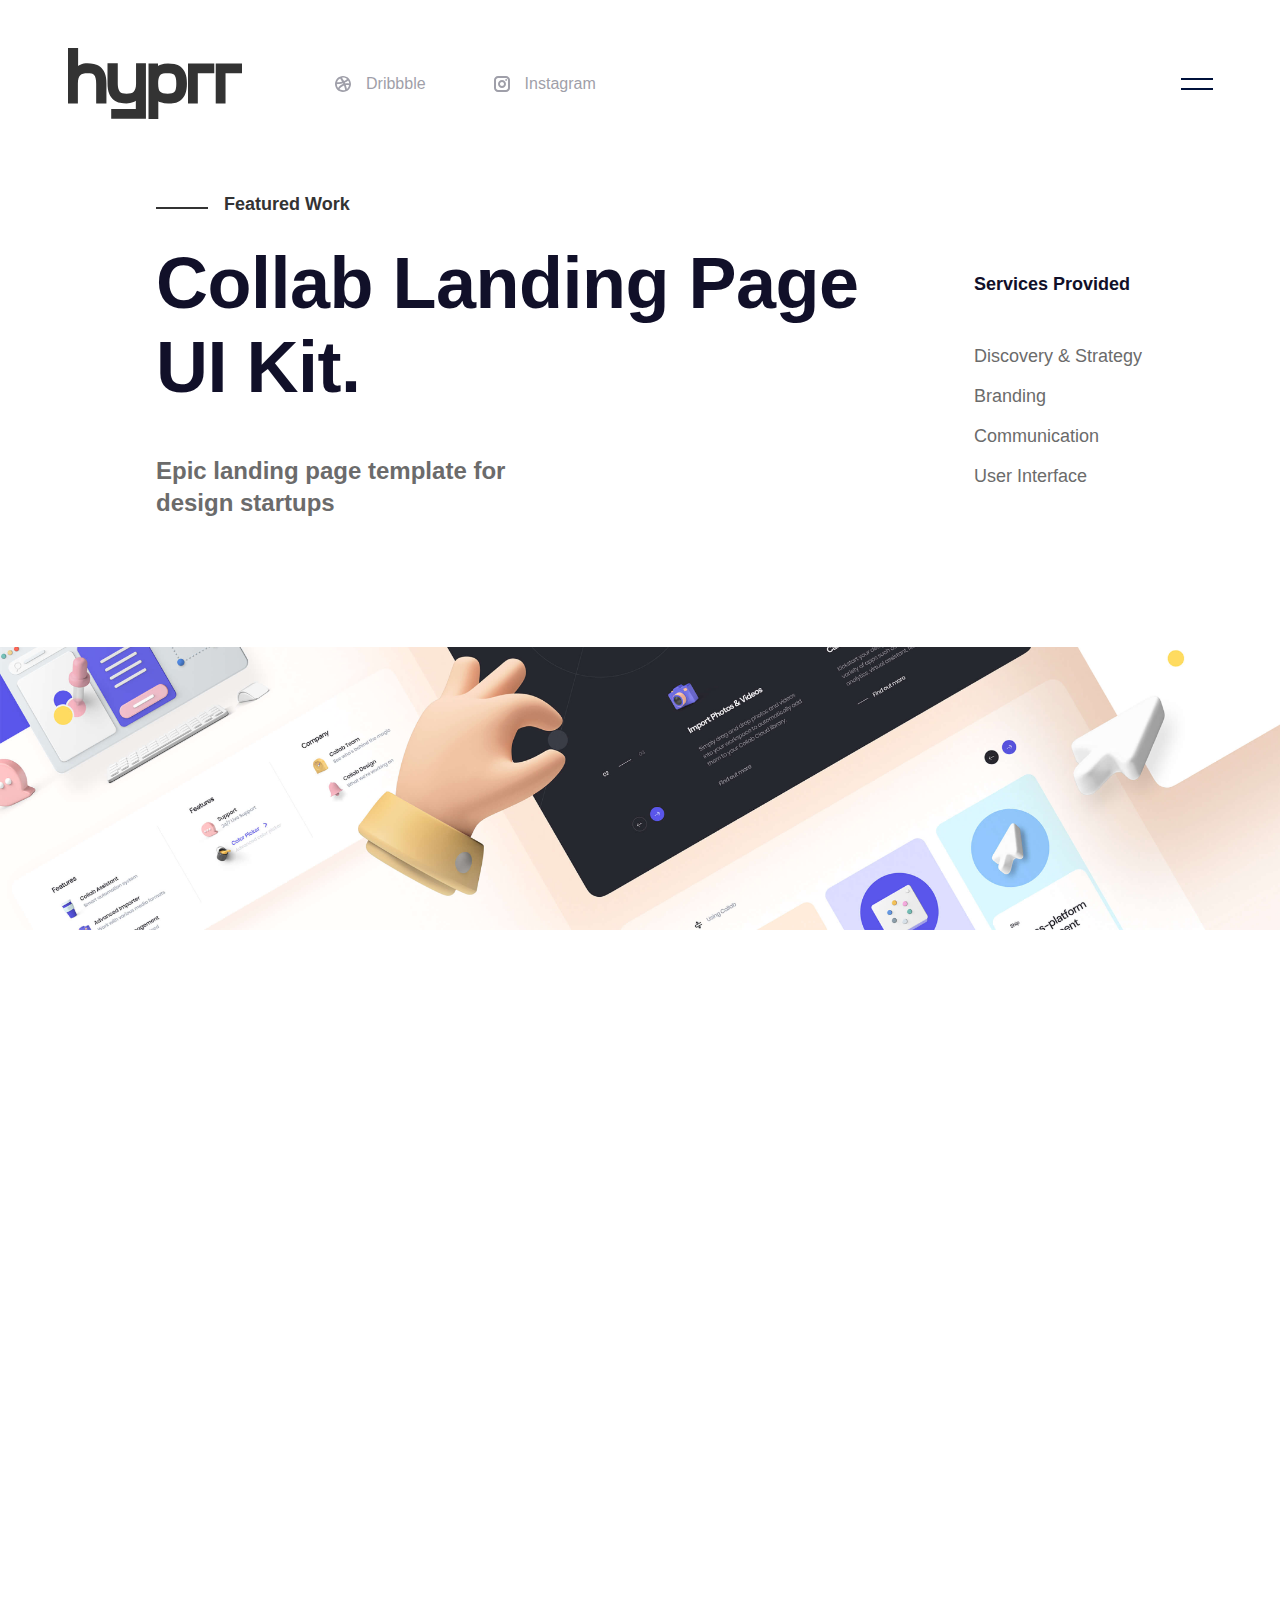
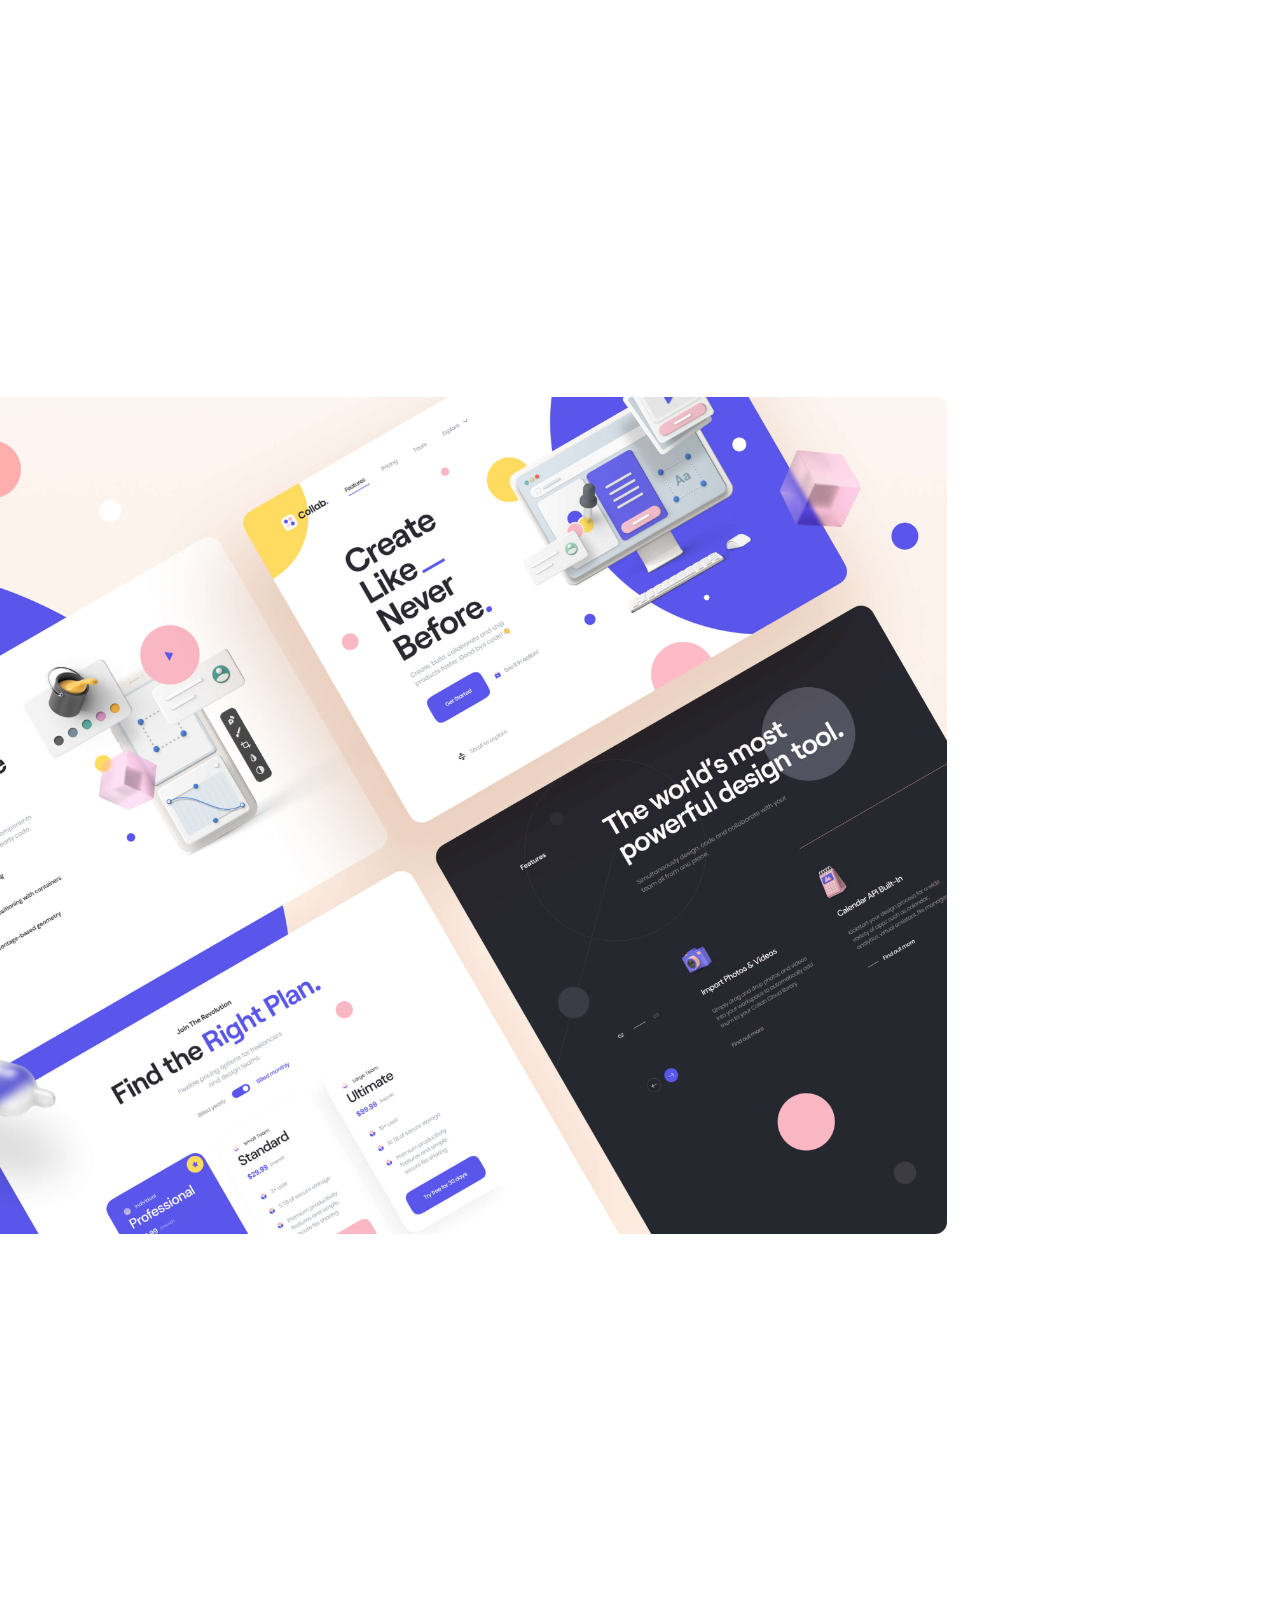
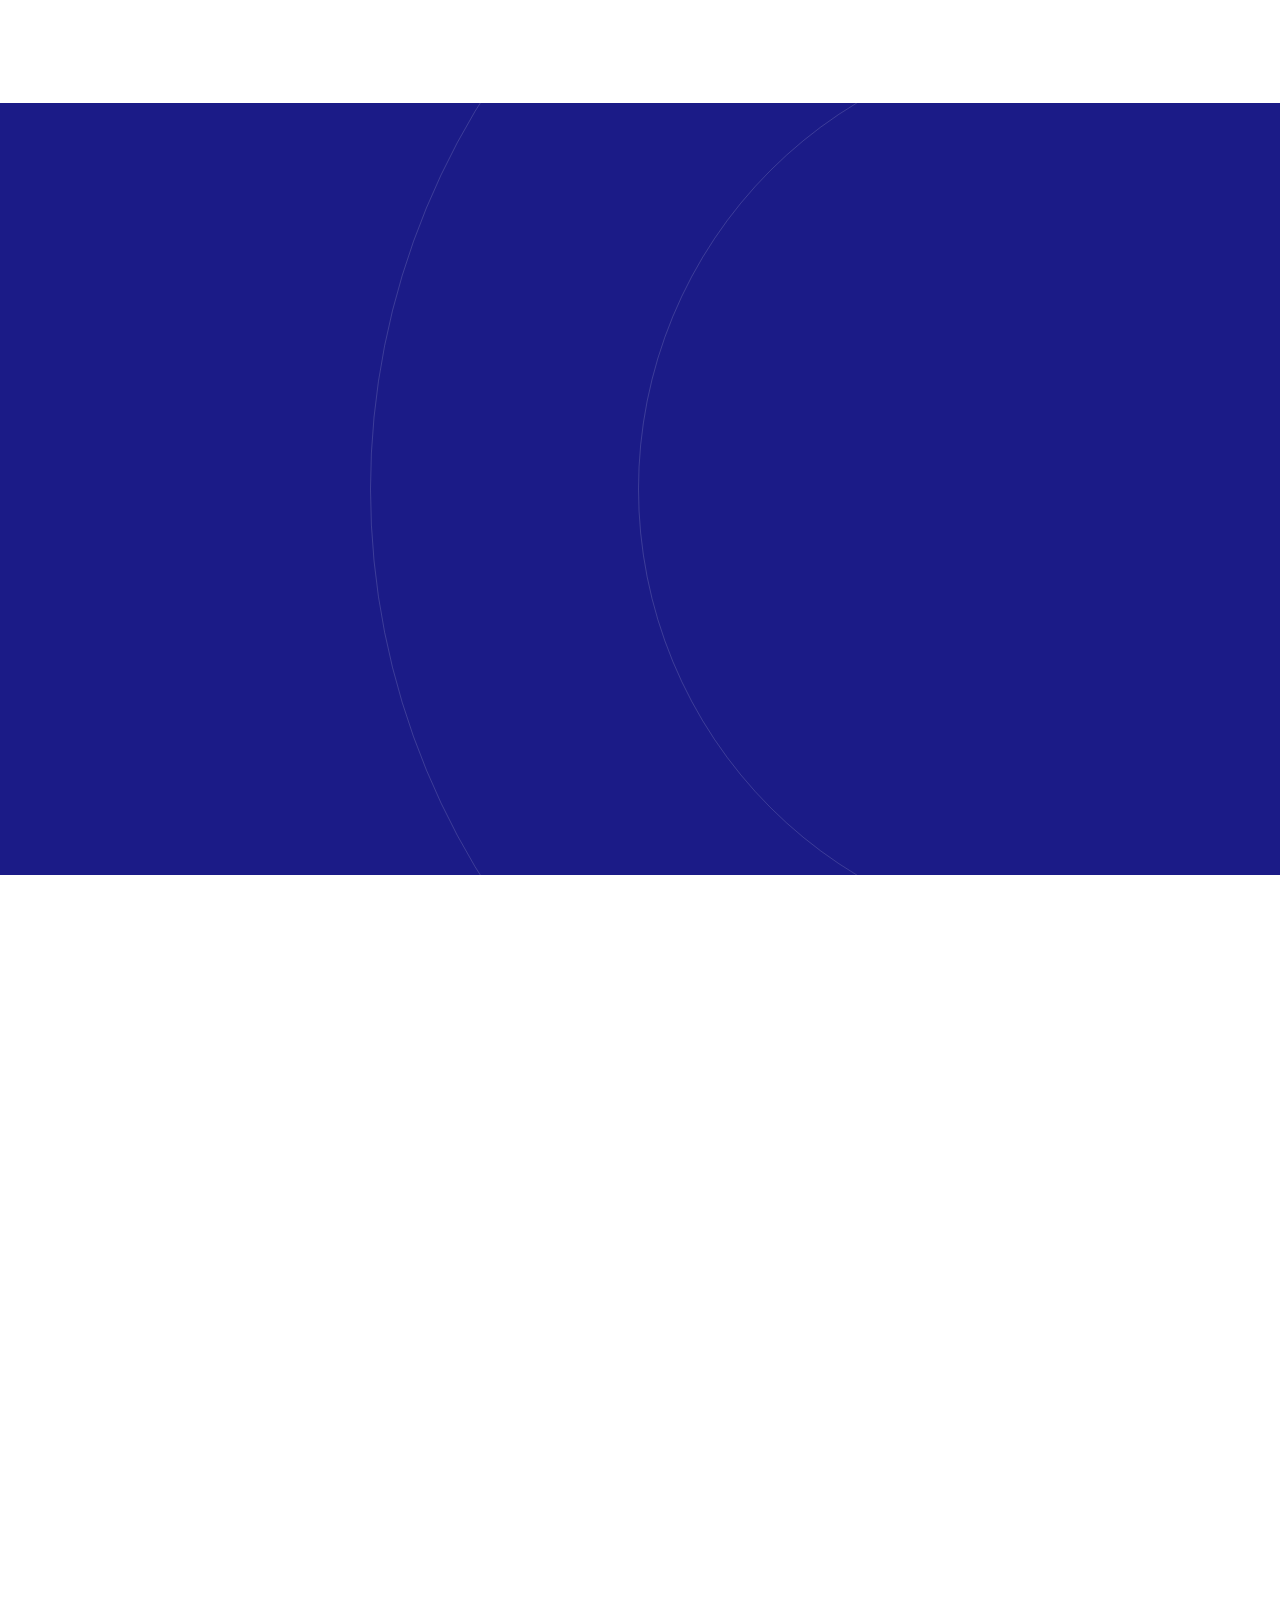
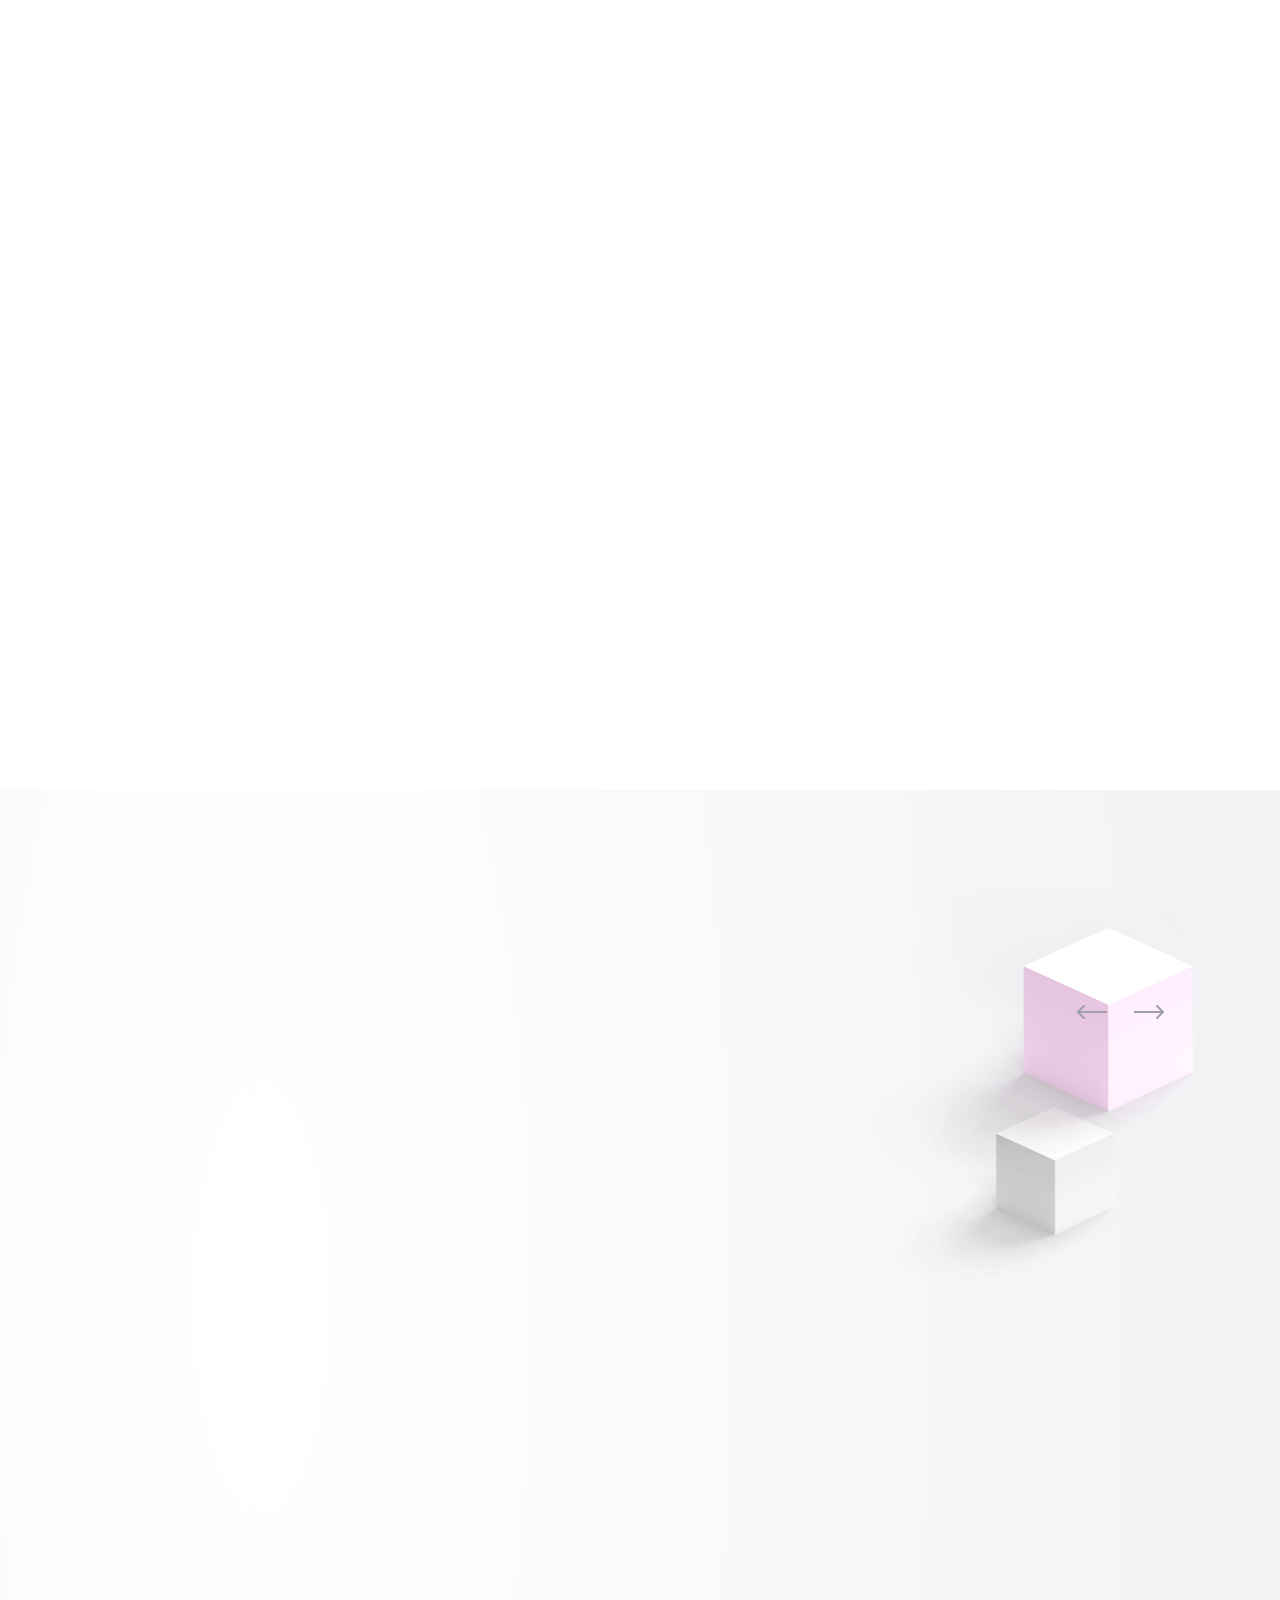
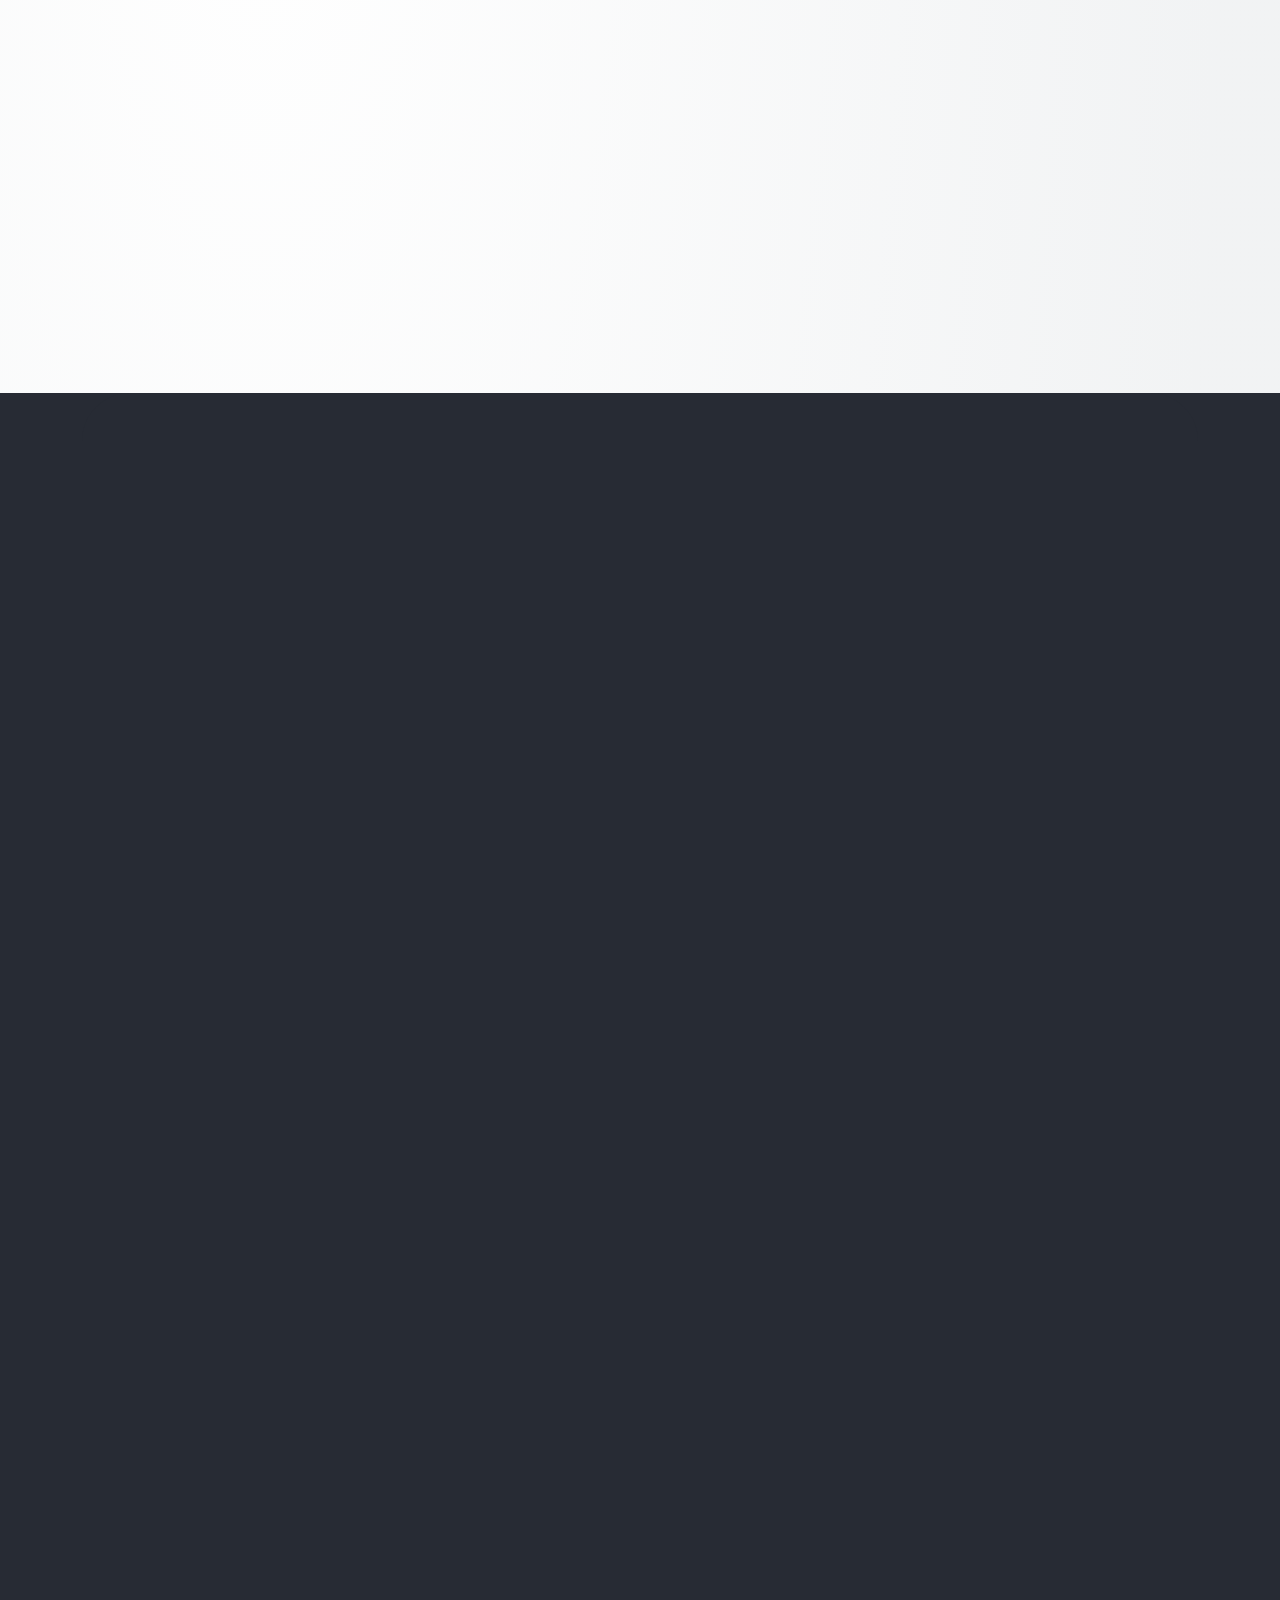
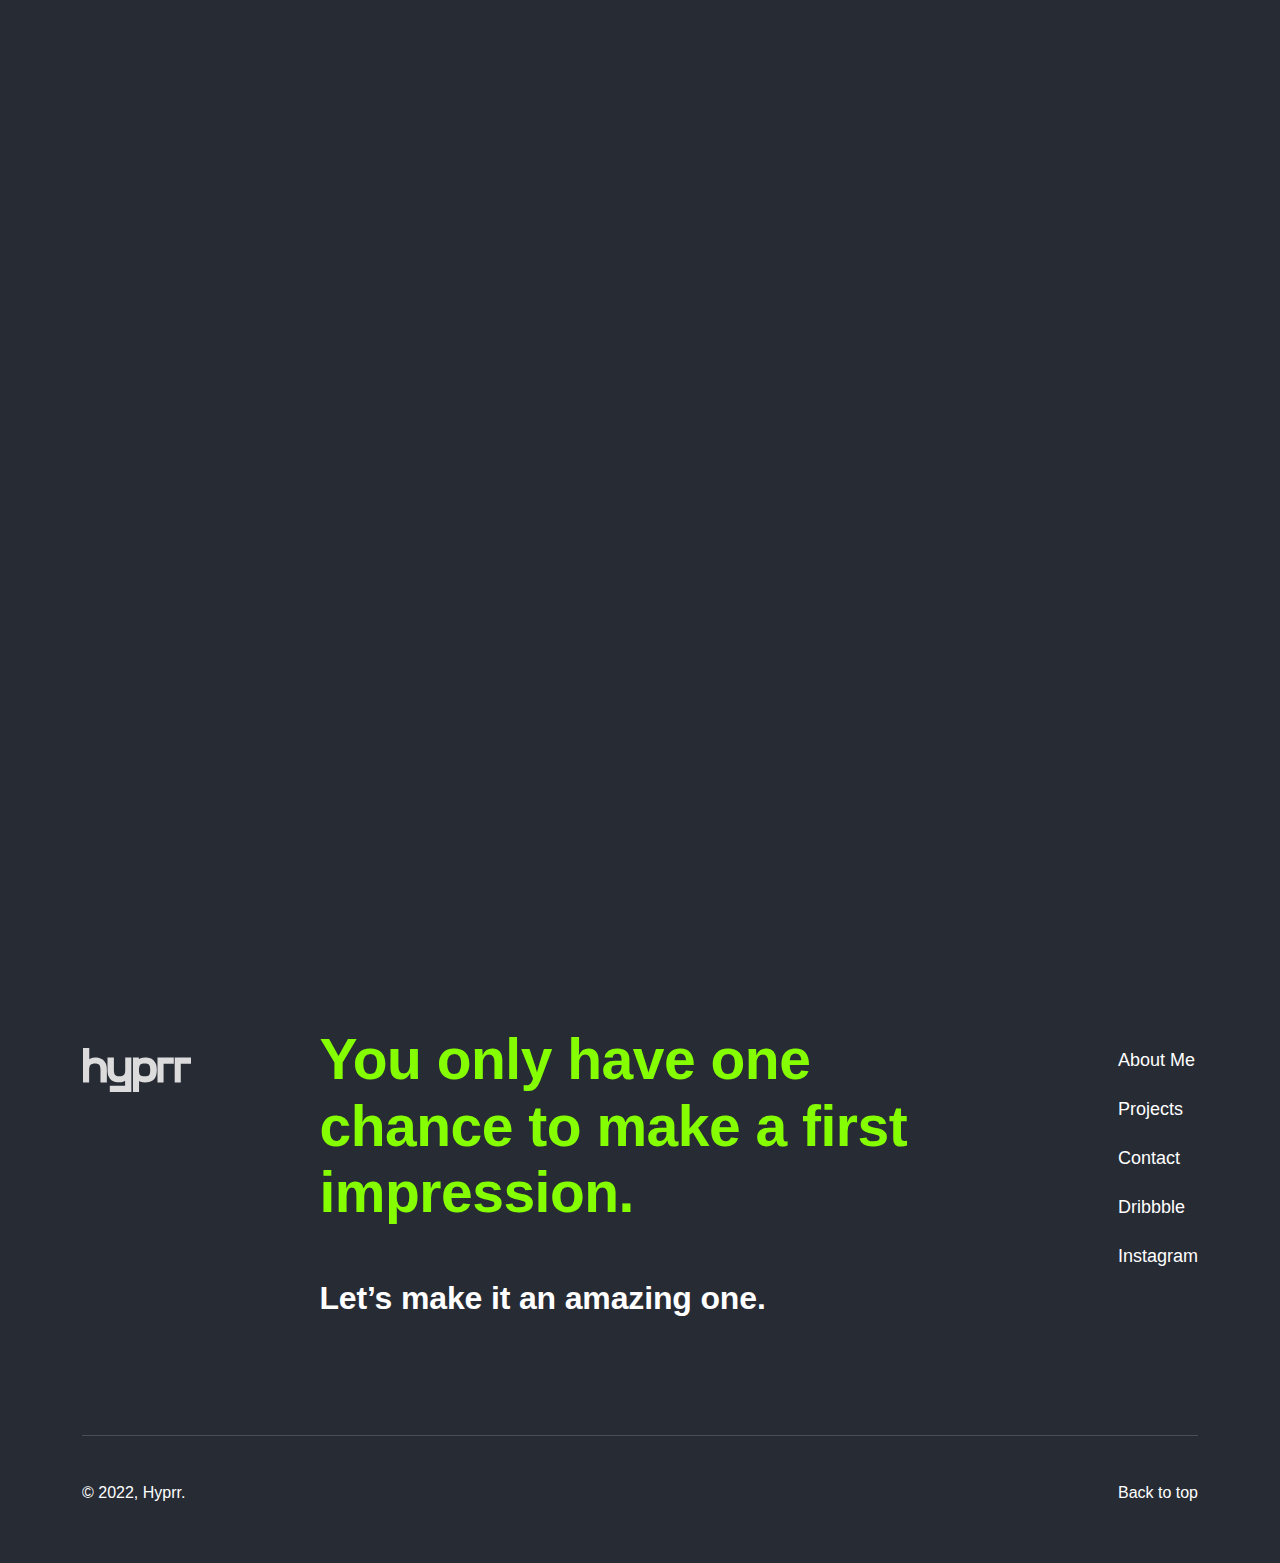
==== case.html @ 6f58aeaf "first commit" ====
<!DOCTYPE html>
<html lang="en">
  <head>
    <meta charset="utf-8">
    <title>Case study</title>
    <meta http-equiv="X-UA-Compatible" content="IE=Edge">
    <meta name="viewport" content="width=device-width, initial-scale=1, maximum-scale=1.0, user-scalable=no">
    <meta name="format-detection" content="telephone=no">
    <link rel="apple-touch-icon" sizes="180x180" href="img/apple-touch-icon.png">
    <link rel="icon" type="image/png" sizes="32x32" href="img/favicon-32x32.png">
    <link rel="icon" type="image/png" sizes="16x16" href="img/favicon-16x16.png">
    <link rel="styelsheet" href="../fonts/sharp-webfont.woff" type="text/css">
    <link rel="manifest" href="img/site.webmanifest">
    <link rel="mask-icon" href="img/safari-pinned-tab.svg" color="#5bbad5">
    <meta name="msapplication-TileColor" content="#da532c">
    <meta name="theme-color" content="#ffffff">
    <meta name="description" content="Production-ready Portfolio and Case Study Template for Visual Designers">
    <meta name="twitter:card" content="summary">
    <meta name="twitter:site" content="@ui8">
    <meta name="twitter:title" content="Folio Designer">
    <meta name="twitter:description" content="Production-ready Portfolio and Case Study Template for Visual Designers">
    <meta name="twitter:creator" content="@ui8">
    <meta name="twitter:image" content="https://ui8-folio.herokuapp.com/img/twitter-card.jpg">
    <meta property="og:title" content="Folio Designer">
    <meta property="og:type" content="Article">
    <meta property="og:url" content="https://ui8.net/ui8/products/folio-designer">
    <meta property="og:image" content="https://ui8-folio.herokuapp.com/img/fb-og-image.jpg">
    <meta property="og:description" content="Production-ready Portfolio and Case Study Template for Visual Designers">
    <meta property="og:site_name" content="Folio Designer">
    <meta property="fb:admins" content="132951670226590">
    <link rel="stylesheet" media="all" href="css/app.css">
    <script>var viewportmeta = document.querySelector('meta[name="viewport"]');
if (viewportmeta) {
  if (screen.width < 375) {
    var newScale = screen.width / 375;
    viewportmeta.content = 'width=375, minimum-scale=' + newScale + ', maximum-scale=1.0, user-scalable=no, initial-scale=' + newScale + '';
  } else {
    viewportmeta.content = 'width=device-width, maximum-scale=1.0, initial-scale=1.0';
  }
}</script>
  </head>
  <body>
    <div class="page">
      <div class="header js-header" id="header">
        <div class="header__center center"><a class="header__logo" href="index.html"><img class="header__pic" src="img/logo.svg" alt="" /></a>
          <div class="header__social header__social_main"><a class="header__link" href="#"><svg class="icon icon-dribbble">
                <use xlink:href="img/sprite.svg#icon-dribbble"></use>
              </svg>Dribbble</a><a class="header__link" href="#"><svg class="icon icon-instagram">
                <use xlink:href="img/sprite.svg#icon-instagram"></use>
              </svg>Instagram</a></div><button class="header__burger js-header-burger header__burger_dark"></button>
        </div>
        <div class="header__wrapper js-header-wrapper">
          <div class="header__preview"><a class="header__logo" href="index.html"><img class="header__pic" src="img/logo.svg" alt="" /></a>
            <div class="header__img"><img class="header__pic" src="img/bg-header.png" alt="" /></div>
          </div>
          <div class="header__center center">
            <div class="header__contacts"><a class="header__line" href="mailto:hello@ui8.net">
                <div class="header__icon"><svg class="icon icon-email">
                    <use xlink:href="img/sprite.svg#icon-email"></use>
                  </svg></div>
                <div class="header__text">hello@ui8.net</div>
              </a>
              <div class="header__line">
                <div class="header__icon"><svg class="icon icon-place">
                    <use xlink:href="img/sprite.svg#icon-place"></use>
                  </svg></div>
                <div class="header__text">
                  <p>4074 Ebert Summit Suite 375</p>
                  <p>Lake Leonardchester</p>
                </div>
              </div><a class="header__line" href="tel:+441236547890">
                <div class="header__icon"><svg class="icon icon-phone">
                    <use xlink:href="img/sprite.svg#icon-phone"></use>
                  </svg></div>
                <div class="header__text">+44 123 654 7890 </div>
              </a>
            </div>
            <nav class="header__nav"><a class="header__item" href="#"><span>About</span></a><a class="header__item" href="#"><span>Work</span></a><a class="header__item" href="#"><span>Services</span></a><a class="header__item" href="#"><span>Contact</span></a></nav>
            <div class="header__social header__social_inner"><a class="header__link" href="#"><svg class="icon icon-dribbble">
                  <use xlink:href="img/sprite.svg#icon-dribbble"></use>
                </svg>Dribbble</a><a class="header__link" href="#"><svg class="icon icon-instagram">
                  <use xlink:href="img/sprite.svg#icon-instagram"></use>
                </svg>Instagram</a></div>
          </div>
        </div>
      </div>
      <div class="product">
        <div class="product__head">
          <div class="product__center center">
            <div class="product__wrap">
              <div class="product__stage stage" data-aos="animation-scale-y">Featured Work</div>
              <h1 class="product__title title h1" data-aos="animation-scale-y" data-aos-delay="150">Collab Landing Page UI Kit.</h1>
              <div class="product__info h5" data-aos="animation-scale-y" data-aos-delay="300">Epic landing page template for design startups</div>
            </div>
            <div class="product__box product__box_show" data-aos="animation-translate-y">
              <div class="product__category">Services Provided</div>
              <ul class="product__list">
                <li>Discovery & Strategy</li>
                <li>Branding</li>
                <li>Communication</li>
                <li>User Interface</li>
              </ul>
            </div>
          </div>
        </div>
        <div class="product__bg" style="background-image: url('img/product-pic-1.jpg')"></div>
        <div class="product__body">
          <div class="product__center center">
            <div class="product__box product__box_hide" data-aos="animation-scale-y">
              <div class="product__category">Services Provided</div>
              <ul class="product__list">
                <li>Discovery & Strategy</li>
                <li>Branding</li>
                <li>Communication</li>
                <li>User Interface</li>
              </ul>
            </div>
            <div class="product__row">
              <div class="product__overview h4" data-aos="animation-scale-y">Overview</div>
              <div class="product__content content" data-aos="animation-scale-y" data-aos-delay="200">
                <p>Meet Collab, a fully-featured landing page kit including code, design files, and beautiful 3D illustrations editable in Figma.</p>
                <p>This package includes a responsive and fully animated landing page template with 24 sections. We've intentionally added a lot of different content to maximize the number of layout options. Drag, drop and mix different parts to quickly build your landing page in a matter of minutes.</p>
              </div>
            </div>
            <div class="product__preview"><img class="product__pic js-parallax" data-scale="1.6" data-orientation="right" src="img/product-pic-2.jpg" alt=""></div>
            <div class="product__review">
              <div class="product__author" data-aos="animation-scale-y">
                <div class="product__ava"><img class="product__pic" src="img/ava-1.jpg" alt=""></div>
                <div class="product__details">
                  <div class="product__man h5">Dash</div>
                  <div class="product__company">UI8</div>
                </div>
              </div>
              <div class="product__text" data-aos="animation-scale-y" data-aos-delay="200">“Be sure to check out the live preview and let us know your thoughts in the comments section below.”</div>
            </div>
          </div>
        </div>
      </div>
      <div class="discover">
        <div class="discover__center center">
          <h2 class="discover__title h1" data-aos="animation-scale-y">Discover.</h2>
          <div class="discover__row">
            <div class="discover__item" data-aos="animation-scale-y">
              <div class="discover__category h5">Highlights.</div>
              <ul class="discover__list">
                <li>Fully Responsive (Valid HTML5 & CSS3)</li>
                <li>1 Long Scrolling Page (24 Sections)</li>
                <li>Editable 3D Icons + Illustrations (In Figma)</li>
              </ul>
            </div>
            <div class="discover__item" data-aos="animation-scale-y" data-aos-delay="200">
              <div class="discover__category h5">Features.</div>
              <ul class="discover__list">
                <li>Parallax + Micro-Interactions</li>
                <li>Figma Files Included</li>
                <li>Documentation + Support</li>
              </ul>
            </div>
          </div>
        </div>
        <div class="discover__circles"></div><!-- +figures-->
      </div>
      <div class="desc">
        <div class="desc__center center">
          <div class="desc__head">
            <div class="desc__title h4" data-aos="animation-scale-y">Approach</div>
            <div class="desc__content content" data-aos="animation-scale-y" data-aos-delay="200">
              <p>Meet Collab, a fully-featured landing page kit including code, design files, and beautiful 3D illustrations editable in Figma.</p>
              <p>This package includes a responsive and fully animated landing page template with 24 sections. We've intentionally added a lot of different content to maximize the number of layout options. Drag, drop and mix different parts to quickly build your landing page in a matter of minutes.</p>
              <p>This product includes design + code. You should have some basic coding experience if you plan on modifying and or implementing the template.</p>
            </div>
          </div>
          <div class="desc__list"><a class="desc__preview" href="#" data-aos="animation-translate-y" data-aos-delay=""><img class="desc__pic" src="img/desc-pic-1.jpg" alt="">
              <div class="desc__zoom"><img class="desc__pic" src="img/arrow-up-right.svg" alt=""></div>
            </a><a class="desc__preview" href="#" data-aos="animation-translate-y" data-aos-delay="200"><img class="desc__pic" src="img/desc-pic-2.jpg" alt="">
              <div class="desc__zoom"><img class="desc__pic" src="img/arrow-up-right.svg" alt=""></div>
            </a><a class="desc__preview" href="#" data-aos="animation-translate-y" data-aos-delay=""><img class="desc__pic" src="img/desc-pic-3.jpg" alt="">
              <div class="desc__zoom"><img class="desc__pic" src="img/arrow-up-right.svg" alt=""></div>
            </a><a class="desc__preview" href="#" data-aos="animation-translate-y" data-aos-delay="200"><img class="desc__pic" src="img/desc-pic-4.jpg" alt="">
              <div class="desc__zoom"><img class="desc__pic" src="img/arrow-up-right.svg" alt=""></div>
            </a></div>
          <div class="desc__btns" data-aos="animation-scale-y"><button class="desc__btn btn btn_dark"><svg class="icon icon-arrow-left">
                <use xlink:href="img/sprite.svg#icon-arrow-left"></use>
              </svg><span class="btn__text">Prev</span></button><button class="desc__btn btn btn_purple"><span class="btn__text">Next</span><svg class="icon icon-arrow-right">
                <use xlink:href="img/sprite.svg#icon-arrow-right"></use>
              </svg></button></div>
        </div>
      </div>
      <div class="wrapper wrapper_gradient">
        <div class="cases cases_other">
          <div class="cases__center center">
            <div class="cases__stage stage" data-aos="animation-scale-y">You may also like</div>
            <h2 class="cases__title h1" data-aos="animation-scale-y" data-aos-delay="200">Look at My <br>Products.</h2>
            <div class="cases__container">
              <div class="cases__slider owl-carousel js-slider-cases"><a class="cases__item" href="#" data-aos="animation-translate-y" data-aos-delay="">
                  <div class="cases__preview"><img class="cases__pic" src="img/cases-pic-1.jpg" alt="">
                    <div class="cases__box">Case <br>Study</div>
                  </div>
                  <div class="cases__body">
                    <h4 class="cases__info h4">Collab Landing Page</h4>
                    <div class="cases__text">UI Kit, Coded Template</div>
                  </div>
                </a><a class="cases__item" href="#" data-aos="animation-translate-y" data-aos-delay="200">
                  <div class="cases__preview"><img class="cases__pic" src="img/cases-pic-7.jpg" alt="">
                    <div class="cases__box">Case <br>Study</div>
                  </div>
                  <div class="cases__body">
                    <h4 class="cases__info h4">Collab Landing Page</h4>
                    <div class="cases__text">UI Kit, Coded Template</div>
                  </div>
                </a><a class="cases__item" href="#" data-aos="animation-translate-y">
                  <div class="cases__preview"><img class="cases__pic" src="img/cases-pic-3.jpg" alt="">
                    <div class="cases__box">Case <br>Study</div>
                  </div>
                  <div class="cases__body">
                    <h4 class="cases__info h4">Collab Landing Page</h4>
                    <div class="cases__text">UI Kit, Coded Template</div>
                  </div>
                </a><a class="cases__item" href="#" data-aos="animation-translate-y">
                  <div class="cases__preview"><img class="cases__pic" src="img/cases-pic-4.jpg" alt="">
                    <div class="cases__box">Case <br>Study</div>
                  </div>
                  <div class="cases__body">
                    <h4 class="cases__info h4">Collab Landing Page</h4>
                    <div class="cases__text">UI Kit, Coded Template</div>
                  </div>
                </a><a class="cases__item" href="#" data-aos="animation-translate-y">
                  <div class="cases__preview"><img class="cases__pic" src="img/cases-pic-5.jpg" alt="">
                    <div class="cases__box">Case <br>Study</div>
                  </div>
                  <div class="cases__body">
                    <h4 class="cases__info h4">Collab Landing Page</h4>
                    <div class="cases__text">UI Kit, Coded Template</div>
                  </div>
                </a><a class="cases__item" href="#" data-aos="animation-translate-y">
                  <div class="cases__preview"><img class="cases__pic" src="img/cases-pic-6.jpg" alt="">
                    <div class="cases__box">Case <br>Study</div>
                  </div>
                  <div class="cases__body">
                    <h4 class="cases__info h4">Collab Landing Page</h4>
                    <div class="cases__text">UI Kit, Coded Template</div>
                  </div>
                </a></div>
            </div>
          </div>
          <div class="cases__figures">
            <div class="cases__figure"><img class="cases__pic js-parallax" data-scale="1.6" data-orientation="up" src="img/figure-2.png" alt=""></div>
            <div class="cases__figure"><img class="cases__pic js-parallax" data-scale="1.4" data-orientation="down" src="img/figure-3.png" alt=""></div>
          </div>
        </div>
        <div class="wrapper wrapper_dark">
          <div class="contacts">
            <div class="contacts__center center">
              <div class="contacts__container">
                <div class="contacts__wrap">
                  <h2 class="contacts__title h1" data-aos="animation-scale-y" data-aos-delay="200">Let’s Work <br>Together.</h2>
                  <div class="contacts__stage stage stage__white" data-aos="animation-scale-y">We want to get to know you</div>
                  <div class="contacts__info h3" data-aos="animation-scale-y" data-aos-delay="400">How can we help you?</div>
                </div>
                <div class="contacts__row">
                  <form class="contacts__form" data-aos="animation-translate-y" data-aos-delay="200">
                    <div class="span4" id="register_webinar"><input type="checkbox" name="register_webinar_" value="1" id="wnr1" /><input type="checkbox" name="register_webinar_" value="2" id="wnr2" /><input type="checkbox" name="register_webinar_" value="3" id="wnr3" /><input type="checkbox" name="register_webinar_" value="4" id="wnr4" /><input type="checkbox" name="register_webinar_" value="5" id="wnr5" /><input type="checkbox" name="register_webinar_" value="6" id="wnr6" /><input type="checkbox" name="register_webinar_" value="7" id="wnr7" /><label for="wnr1"><i class="yes"></i>
                        <div class="contacts__brand"><span></span>
                          <Brand>ID</Brand>
                        </div>
                      </label><label for="wnr2"><i class="yes"></i>
                        <div class="contacts__brand"><span>Website
                          </span></div>
                      </label><label for="wnr3"><i class="yes"></i>
                        <div class="contacts__brand"><span></span>
                          <Brand>ID + Website</Brand>
                        </div>
                      </label><label for="wnr4"><i class="yes"></i>
                        <div class="contacts__brand"><span></span>
                          <Digital>Content</Digital>
                        </div>
                      </label><label for="wnr5"><i class="yes"></i>
                        <div class="contacts__brand"><span></span>
                          <Interface>Design</Interface>
                        </div>
                      </label><label for="wnr6"><i class="yes"></i>
                        <div class="contacts__brand"><span></span>
                          <NFT>Design</NFT>
                        </div>
                      </label><label for="wnr7"><i class="yes"></i>
                        <div class="contacts__brand"><span></span>
                          <Motion>Graphic Video</Motion>
                        </div>
                      </label></div>
                    <div class="contacts__stage stage stage__white" data-aos="animation-scale-y">Your budget is</div>
                    <div class="span4" id="register_webinar"><input type="radio" name="register_webinar_" value="1" id="wnl1" /><input type="radio" name="register_webinar_" value="2" id="wnl2" /><input type="radio" name="register_webinar_" value="3" id="wnl3" /><input type="radio" name="register_webinar_" value="4" id="wnl4" /><label for="wnl1"><i class="yes"></i>
                        <div class="contacts__brand"><span></span>
                          <USD>2-5k</USD>
                        </div>
                      </label><label for="wnl2"><i class="yes"></i>
                        <div class="contacts__brand"><span></span>
                          <USD>5k-10k</USD>
                        </div>
                      </label><label for="wnl3"><i class="yes"></i>
                        <div class="contacts__brand"><span></span>
                          <USD>20-50k</USD>
                        </div>
                      </label><label for="wnl4"><i class="yes"></i>
                        <div class="contacts__brand"><span></span>
                          <USD>+50k</USD>
                        </div>
                      </label></div>
                    <div class="contacts__stage stage stage__white" data-aos="animation-scale-y">Some info about you and your project and we’re done </div>
                    <div class="flex_contact">
                      <div class="contacts__field field">
                        <div class="contacts__name">Full Name</div>
                        <div class="field__wrap"><input class="field__input" type="text" name="name" placeholder="Satoshi Nakamoto" /></div>
                      </div>
                      <div class="contacts__field field">
                        <div class="contacts__name">E-mail</div>
                        <div class="field__wrap"><input class="field__input" type="email" name="email" placeholder="satoshi@nakamoto.com" /></div>
                      </div>
                    </div>
                    <div class="flex_contact">
                      <div class="contacts__field field">
                        <div class="contacts__name">Your project</div>
                        <div class="field__wrap"><input class="field__input" type="text" name="name" placeholder="e.g. NFT Marketplace" /></div>
                      </div>
                      <div class="contacts__field field">
                        <div class="contacts__name">Where do you know us from?</div>
                        <div class="field__wrap"><input class="field__input" type="email" name="email" placeholder="Telegram Group" /></div>
                      </div>
                    </div>
                    <div class="flex_contact">
                      <div class="contacts__field field">
                        <div class="contacts__name">Deadline</div>
                        <div class="field__wrap"><input class="field__input" type="text" name="name" placeholder="e.g. August 10 2022" /></div>
                      </div>
                      <div class="contacts__field field">
                        <div class="contacts__name">Telephone</div>
                        <div class="field__wrap"><input class="field__input" type="email" name="email" placeholder="e.g. +54 911 1234 5678" /></div>
                      </div>
                    </div>
                    <div class="contacts__field field field_textarea">
                      <div class="contacts__name">What’s on your mind</div>
                      <div class="field__wrap"><textarea class="field__textarea" name="message" placeholder="e.g. I want a new logo and landing page for my project. We are a NFT Marketplace from Berlin"></textarea></div>
                    </div>
                    <div class="contacts__btn"><button class="btn btn_green"><span class="btn__text">Send</span><svg class="icon icon-arrow-right">
                          <use xlink:href="img/sprite.svg#icon-arrow-right"></use>
                        </svg></button></div>
                  </form>
                </div>
                <div class="contacts__category h5">Let’s connect</div>
                <div class="contacts__social">
                  <div class="contacts__box" data-aos="animation-translate-y"><a class="contacts__link" href="#"><svg class="icon icon-instagram">
                        <use xlink:href="img/sprite.svg#icon-instagram"></use>
                      </svg>
                      <div class="contacts__text">Instagram</div>
                    </a></div>
                  <div class="contacts__box" data-aos="animation-translate-y" data-aos-delay="150"><a class="contacts__link" href="#"><svg class="icon icon-instagram">
                        <use xlink:href="img/sprite.svg#icon-instagram"></use>
                      </svg>
                      <div class="contacts__text">Instagram</div>
                    </a></div>
                  <div class="contacts__box" data-aos="animation-translate-y" data-aos-delay="300"><a class="contacts__link" href="#"><svg class="icon icon-instagram">
                        <use xlink:href="img/sprite.svg#icon-instagram"></use>
                      </svg>
                      <div class="contacts__text">Instagram</div>
                    </a></div>
                  <div class="contacts__box" data-aos="animation-translate-y" data-aos-delay="450"><a class="contacts__link" href="#"><svg class="icon icon-instagram">
                        <use xlink:href="img/sprite.svg#icon-instagram"></use>
                      </svg>
                      <div class="contacts__text">Instagram</div>
                    </a></div>
                </div>
              </div>
            </div>
          </div>
          <div class="footer">
            <div class="footer__center center">
              <div class="footer__body"><a class="footer__logo" href="index.html"><img class="footer__pic" src="img/logo-empty.svg" alt="" /></a>
                <div class="footer__wrap">
                  <div class="footer__title h1">You only have one chance to make a first impression.</div>
                  <div class="footer__info h4">Let’s make it an amazing one.</div>
                </div>
                <div class="footer__menu"><a class="footer__link" href="#">About Me</a><a class="footer__link" href="#">Projects</a><a class="footer__link" href="#">Contact</a><a class="footer__link" href="#">Dribbble</a><a class="footer__link" href="#">Instagram</a></div>
              </div>
              <div class="footer__bottom">
                <div class="footer__copyright">© 2022, Hyprr.</div><a class="footer__scroll js-scroll" href="#header">Back to top</a>
              </div>
            </div>
            <!--.footer__bg.footer__preview
	img.footer__pic.js-parallax(data-scale="1.5" data-orientation="down" src="img/footer-cube-1.png" alt="")
.footer__preview
	img.footer__pic.js-parallax(data-scale="1.8" data-orientation="up" src="img/footer-cube-1.png" alt="")-->
          </div>
        </div>
      </div>
      <div class="cursor"></div>
    </div>
    <script src="js/app.js"></script>
    <script src="js/common.js"></script>
  </body>
</html>
---- css/app.css ----
@import url("https://fonts.googleapis.com/css2?family=Poppins:wght@400;500;600;700&display=swap");
html, body, div, span, applet, object, iframe, h1, h2, h3, h4, h5, h6, p, blockquote, pre, a, abbr, acronym, address, big, cite, code, del, dfn, em, img, ins, kbd, q, s, samp, small, strike, strong, sub, sup, tt, var, b, u, i, center, dl, dt, dd, ol, ul, li, fieldset, form, label, legend, table, caption, tbody, tfoot, thead, tr, th, td, article, aside, canvas, details, embed, figure, figcaption, footer, header, hgroup, menu, nav, output, ruby, section, summary, time, mark, audio, video { margin: 0; padding: 0; border: 0; vertical-align: baseline; }

html { -ms-text-size-adjust: 100%; -webkit-text-size-adjust: 100%; }

img, fieldset, a img { border: none; }

input[type="text"], input[type="email"], input[type="tel"], textarea { -webkit-appearance: none; }

input[type="submit"], button { cursor: pointer; background: none; }

input[type="submit"]::-moz-focus-inner, button::-moz-focus-inner { padding: 0; border: 0; }

textarea { overflow: auto; }

input { -webkit-appearance: none; -moz-appearance: none; appearance: none; }

input, button { margin: 0; padding: 0; border: 0; }

div, input, textarea, select, button, h1, h2, h3, h4, h5, h6, a, span, a:focus { outline: none; }

select:-moz-focusring { color: transparent; text-shadow: 0 0 0 #000; }

ul, ol { list-style-type: none; }

table { border-spacing: 0; border-collapse: collapse; width: 100%; }

html { -webkit-box-sizing: border-box; box-sizing: border-box; }

*, *:before, *:after { -webkit-box-sizing: inherit; box-sizing: inherit; }

a { text-decoration: none; }

a, button { -webkit-tap-highlight-color: rgba(0, 0, 0, 0); }

.icon-arrow-left { width: 1.38em; height: 1em; fill: #FFF; }

.icon-arrow-next { width: 0.57em; height: 1em; fill: #9F9FA9; }

.icon-arrow-prev { width: 0.57em; height: 1em; fill: #9F9FA9; }

.icon-arrow-right { width: 1.38em; height: 1em; fill: #fff; }

.icon-arrows { width: 0.67em; height: 1em; fill: #111029; }

.icon-dribbble { width: 1em; height: 1em; fill: #111029; }

.icon-email { width: 1.2em; height: 1em; fill: #4C40F7; }

.icon-instagram { width: 1em; height: 1em; fill: #9F9FA9; }

.icon-message { width: 1em; height: 1em; fill: #111029; }

.icon-phone { width: 0.94em; height: 1em; fill: #4C40F7; }

.icon-place { width: 1em; height: 1em; fill: #4C40F7; }

.icon-profile { width: 0.94em; height: 1em; fill: #111029; }

.icon-send { width: 1em; height: 1em; fill: #4C40F7; }

/** Owl Carousel v2.3.4 Copyright 2013-2018 David Deutsch Licensed under: SEE LICENSE IN https://github.com/OwlCarousel2/OwlCarousel2/blob/master/LICENSE */
/* Owl Carousel - Core */
.owl-carousel { display: none; width: 100%; -webkit-tap-highlight-color: transparent; /* position relative and z-index fix webkit rendering fonts issue */ position: relative; z-index: 1; }

.owl-carousel .owl-stage { position: relative; -ms-touch-action: pan-Y; touch-action: manipulation; -moz-backface-visibility: hidden; /* fix firefox animation glitch */ }

.owl-carousel .owl-stage:after { content: "."; display: block; clear: both; visibility: hidden; line-height: 0; height: 0; }

.owl-carousel .owl-stage-outer { position: relative; overflow: hidden; /* fix for flashing background */ -webkit-transform: translate3d(0px, 0px, 0px); }

.owl-carousel .owl-wrapper, .owl-carousel .owl-item { -webkit-backface-visibility: hidden; -moz-backface-visibility: hidden; -ms-backface-visibility: hidden; -webkit-transform: translate3d(0, 0, 0); -moz-transform: translate3d(0, 0, 0); -ms-transform: translate3d(0, 0, 0); }

.owl-carousel .owl-item { position: relative; min-height: 1px; float: left; -webkit-backface-visibility: hidden; -webkit-tap-highlight-color: transparent; -webkit-touch-callout: none; }

.owl-carousel .owl-item img { display: block; width: 100%; }

.owl-carousel .owl-nav.disabled, .owl-carousel .owl-dots.disabled { display: none; }

.owl-carousel .owl-nav .owl-prev, .owl-carousel .owl-nav .owl-next, .owl-carousel .owl-dot { cursor: pointer; -webkit-user-select: none; -moz-user-select: none; -ms-user-select: none; user-select: none; }

.owl-carousel .owl-nav button.owl-prev, .owl-carousel .owl-nav button.owl-next, .owl-carousel button.owl-dot { background: none; color: inherit; border: none; padding: 0 !important; font: inherit; }

.owl-carousel.owl-loaded { display: block; }

.owl-carousel.owl-loading { opacity: 0; display: block; }

.owl-carousel.owl-hidden { opacity: 0; }

.owl-carousel.owl-refresh .owl-item { visibility: hidden; }

.owl-carousel.owl-drag .owl-item { -ms-touch-action: pan-y; touch-action: pan-y; -webkit-user-select: none; -moz-user-select: none; -ms-user-select: none; user-select: none; }

.owl-carousel.owl-grab { cursor: move; cursor: -webkit-grab; cursor: grab; }

.owl-carousel.owl-rtl { direction: rtl; }

.owl-carousel.owl-rtl .owl-item { float: right; }

/* No Js */
.no-js .owl-carousel { display: block; }

/* Owl Carousel - Animate Plugin */
.owl-carousel .animated { -webkit-animation-duration: 1000ms; animation-duration: 1000ms; -webkit-animation-fill-mode: both; animation-fill-mode: both; }

.owl-carousel .owl-animated-in { z-index: 0; }

.owl-carousel .owl-animated-out { z-index: 1; }

.owl-carousel .fadeOut { -webkit-animation-name: fadeOut; animation-name: fadeOut; }

@-webkit-keyframes fadeOut { 0% { opacity: 1; }
  100% { opacity: 0; } }

@keyframes fadeOut { 0% { opacity: 1; }
  100% { opacity: 0; } }

/* Owl Carousel - Auto Height Plugin */
.owl-height { -webkit-transition: height 500ms ease-in-out; -o-transition: height 500ms ease-in-out; transition: height 500ms ease-in-out; }

/* Owl Carousel - Lazy Load Plugin */
.owl-carousel .owl-item { /** This is introduced due to a bug in IE11 where lazy loading combined with autoheight plugin causes a wrong calculation of the height of the owl-item that breaks page layouts */ }

.owl-carousel .owl-item .owl-lazy { opacity: 0; -webkit-transition: opacity 400ms ease; -o-transition: opacity 400ms ease; transition: opacity 400ms ease; }

.owl-carousel .owl-item .owl-lazy[src^=""], .owl-carousel .owl-item .owl-lazy:not([src]) { max-height: 0; }

.owl-carousel .owl-item img.owl-lazy { -webkit-transform-style: preserve-3d; transform-style: preserve-3d; }

/* Owl Carousel - Video Plugin */
.owl-carousel .owl-video-wrapper { position: relative; height: 100%; background: #000; }

.owl-carousel .owl-video-play-icon { position: absolute; height: 80px; width: 80px; left: 50%; top: 50%; margin-left: -40px; margin-top: -40px; background: url("owl.video.play.png") no-repeat; cursor: pointer; z-index: 1; -webkit-backface-visibility: hidden; -webkit-transition: -webkit-transform 100ms ease; transition: -webkit-transform 100ms ease; -o-transition: transform 100ms ease; transition: transform 100ms ease; transition: transform 100ms ease, -webkit-transform 100ms ease; }

.owl-carousel .owl-video-play-icon:hover { -ms-transform: scale(1.3, 1.3); -webkit-transform: scale(1.3, 1.3); transform: scale(1.3, 1.3); }

.owl-carousel .owl-video-playing .owl-video-tn, .owl-carousel .owl-video-playing .owl-video-play-icon { display: none; }

.owl-carousel .owl-video-tn { opacity: 0; height: 100%; background-position: center center; background-repeat: no-repeat; background-size: contain; -webkit-transition: opacity 400ms ease; -o-transition: opacity 400ms ease; transition: opacity 400ms ease; }

.owl-carousel .owl-video-frame { position: relative; z-index: 1; height: 100%; width: 100%; }

[data-aos][data-aos][data-aos-duration="50"], body[data-aos-duration="50"] [data-aos] { -webkit-transition-duration: 50ms; -o-transition-duration: 50ms; transition-duration: 50ms; }

[data-aos][data-aos][data-aos-delay="50"], body[data-aos-delay="50"] [data-aos] { -webkit-transition-delay: 0; -o-transition-delay: 0; transition-delay: 0; }

[data-aos][data-aos][data-aos-delay="50"].aos-animate, body[data-aos-delay="50"] [data-aos].aos-animate { -webkit-transition-delay: 50ms; -o-transition-delay: 50ms; transition-delay: 50ms; }

[data-aos][data-aos][data-aos-duration="100"], body[data-aos-duration="100"] [data-aos] { -webkit-transition-duration: .1s; -o-transition-duration: .1s; transition-duration: .1s; }

[data-aos][data-aos][data-aos-delay="100"], body[data-aos-delay="100"] [data-aos] { -webkit-transition-delay: 0; -o-transition-delay: 0; transition-delay: 0; }

[data-aos][data-aos][data-aos-delay="100"].aos-animate, body[data-aos-delay="100"] [data-aos].aos-animate { -webkit-transition-delay: .1s; -o-transition-delay: .1s; transition-delay: .1s; }

[data-aos][data-aos][data-aos-duration="150"], body[data-aos-duration="150"] [data-aos] { -webkit-transition-duration: .15s; -o-transition-duration: .15s; transition-duration: .15s; }

[data-aos][data-aos][data-aos-delay="150"], body[data-aos-delay="150"] [data-aos] { -webkit-transition-delay: 0; -o-transition-delay: 0; transition-delay: 0; }

[data-aos][data-aos][data-aos-delay="150"].aos-animate, body[data-aos-delay="150"] [data-aos].aos-animate { -webkit-transition-delay: .15s; -o-transition-delay: .15s; transition-delay: .15s; }

[data-aos][data-aos][data-aos-duration="200"], body[data-aos-duration="200"] [data-aos] { -webkit-transition-duration: .2s; -o-transition-duration: .2s; transition-duration: .2s; }

[data-aos][data-aos][data-aos-delay="200"], body[data-aos-delay="200"] [data-aos] { -webkit-transition-delay: 0; -o-transition-delay: 0; transition-delay: 0; }

[data-aos][data-aos][data-aos-delay="200"].aos-animate, body[data-aos-delay="200"] [data-aos].aos-animate { -webkit-transition-delay: .2s; -o-transition-delay: .2s; transition-delay: .2s; }

[data-aos][data-aos][data-aos-duration="250"], body[data-aos-duration="250"] [data-aos] { -webkit-transition-duration: .25s; -o-transition-duration: .25s; transition-duration: .25s; }

[data-aos][data-aos][data-aos-delay="250"], body[data-aos-delay="250"] [data-aos] { -webkit-transition-delay: 0; -o-transition-delay: 0; transition-delay: 0; }

[data-aos][data-aos][data-aos-delay="250"].aos-animate, body[data-aos-delay="250"] [data-aos].aos-animate { -webkit-transition-delay: .25s; -o-transition-delay: .25s; transition-delay: .25s; }

[data-aos][data-aos][data-aos-duration="300"], body[data-aos-duration="300"] [data-aos] { -webkit-transition-duration: .3s; -o-transition-duration: .3s; transition-duration: .3s; }

[data-aos][data-aos][data-aos-delay="300"], body[data-aos-delay="300"] [data-aos] { -webkit-transition-delay: 0; -o-transition-delay: 0; transition-delay: 0; }

[data-aos][data-aos][data-aos-delay="300"].aos-animate, body[data-aos-delay="300"] [data-aos].aos-animate { -webkit-transition-delay: .3s; -o-transition-delay: .3s; transition-delay: .3s; }

[data-aos][data-aos][data-aos-duration="350"], body[data-aos-duration="350"] [data-aos] { -webkit-transition-duration: .35s; -o-transition-duration: .35s; transition-duration: .35s; }

[data-aos][data-aos][data-aos-delay="350"], body[data-aos-delay="350"] [data-aos] { -webkit-transition-delay: 0; -o-transition-delay: 0; transition-delay: 0; }

[data-aos][data-aos][data-aos-delay="350"].aos-animate, body[data-aos-delay="350"] [data-aos].aos-animate { -webkit-transition-delay: .35s; -o-transition-delay: .35s; transition-delay: .35s; }

[data-aos][data-aos][data-aos-duration="400"], body[data-aos-duration="400"] [data-aos] { -webkit-transition-duration: .4s; -o-transition-duration: .4s; transition-duration: .4s; }

[data-aos][data-aos][data-aos-delay="400"], body[data-aos-delay="400"] [data-aos] { -webkit-transition-delay: 0; -o-transition-delay: 0; transition-delay: 0; }

[data-aos][data-aos][data-aos-delay="400"].aos-animate, body[data-aos-delay="400"] [data-aos].aos-animate { -webkit-transition-delay: .4s; -o-transition-delay: .4s; transition-delay: .4s; }

[data-aos][data-aos][data-aos-duration="450"], body[data-aos-duration="450"] [data-aos] { -webkit-transition-duration: .45s; -o-transition-duration: .45s; transition-duration: .45s; }

[data-aos][data-aos][data-aos-delay="450"], body[data-aos-delay="450"] [data-aos] { -webkit-transition-delay: 0; -o-transition-delay: 0; transition-delay: 0; }

[data-aos][data-aos][data-aos-delay="450"].aos-animate, body[data-aos-delay="450"] [data-aos].aos-animate { -webkit-transition-delay: .45s; -o-transition-delay: .45s; transition-delay: .45s; }

[data-aos][data-aos][data-aos-duration="500"], body[data-aos-duration="500"] [data-aos] { -webkit-transition-duration: .5s; -o-transition-duration: .5s; transition-duration: .5s; }

[data-aos][data-aos][data-aos-delay="500"], body[data-aos-delay="500"] [data-aos] { -webkit-transition-delay: 0; -o-transition-delay: 0; transition-delay: 0; }

[data-aos][data-aos][data-aos-delay="500"].aos-animate, body[data-aos-delay="500"] [data-aos].aos-animate { -webkit-transition-delay: .5s; -o-transition-delay: .5s; transition-delay: .5s; }

[data-aos][data-aos][data-aos-duration="550"], body[data-aos-duration="550"] [data-aos] { -webkit-transition-duration: .55s; -o-transition-duration: .55s; transition-duration: .55s; }

[data-aos][data-aos][data-aos-delay="550"], body[data-aos-delay="550"] [data-aos] { -webkit-transition-delay: 0; -o-transition-delay: 0; transition-delay: 0; }

[data-aos][data-aos][data-aos-delay="550"].aos-animate, body[data-aos-delay="550"] [data-aos].aos-animate { -webkit-transition-delay: .55s; -o-transition-delay: .55s; transition-delay: .55s; }

[data-aos][data-aos][data-aos-duration="600"], body[data-aos-duration="600"] [data-aos] { -webkit-transition-duration: .6s; -o-transition-duration: .6s; transition-duration: .6s; }

[data-aos][data-aos][data-aos-delay="600"], body[data-aos-delay="600"] [data-aos] { -webkit-transition-delay: 0; -o-transition-delay: 0; transition-delay: 0; }

[data-aos][data-aos][data-aos-delay="600"].aos-animate, body[data-aos-delay="600"] [data-aos].aos-animate { -webkit-transition-delay: .6s; -o-transition-delay: .6s; transition-delay: .6s; }

[data-aos][data-aos][data-aos-duration="650"], body[data-aos-duration="650"] [data-aos] { -webkit-transition-duration: .65s; -o-transition-duration: .65s; transition-duration: .65s; }

[data-aos][data-aos][data-aos-delay="650"], body[data-aos-delay="650"] [data-aos] { -webkit-transition-delay: 0; -o-transition-delay: 0; transition-delay: 0; }

[data-aos][data-aos][data-aos-delay="650"].aos-animate, body[data-aos-delay="650"] [data-aos].aos-animate { -webkit-transition-delay: .65s; -o-transition-delay: .65s; transition-delay: .65s; }

[data-aos][data-aos][data-aos-duration="700"], body[data-aos-duration="700"] [data-aos] { -webkit-transition-duration: .7s; -o-transition-duration: .7s; transition-duration: .7s; }

[data-aos][data-aos][data-aos-delay="700"], body[data-aos-delay="700"] [data-aos] { -webkit-transition-delay: 0; -o-transition-delay: 0; transition-delay: 0; }

[data-aos][data-aos][data-aos-delay="700"].aos-animate, body[data-aos-delay="700"] [data-aos].aos-animate { -webkit-transition-delay: .7s; -o-transition-delay: .7s; transition-delay: .7s; }

[data-aos][data-aos][data-aos-duration="750"], body[data-aos-duration="750"] [data-aos] { -webkit-transition-duration: .75s; -o-transition-duration: .75s; transition-duration: .75s; }

[data-aos][data-aos][data-aos-delay="750"], body[data-aos-delay="750"] [data-aos] { -webkit-transition-delay: 0; -o-transition-delay: 0; transition-delay: 0; }

[data-aos][data-aos][data-aos-delay="750"].aos-animate, body[data-aos-delay="750"] [data-aos].aos-animate { -webkit-transition-delay: .75s; -o-transition-delay: .75s; transition-delay: .75s; }

[data-aos][data-aos][data-aos-duration="800"], body[data-aos-duration="800"] [data-aos] { -webkit-transition-duration: .8s; -o-transition-duration: .8s; transition-duration: .8s; }

[data-aos][data-aos][data-aos-delay="800"], body[data-aos-delay="800"] [data-aos] { -webkit-transition-delay: 0; -o-transition-delay: 0; transition-delay: 0; }

[data-aos][data-aos][data-aos-delay="800"].aos-animate, body[data-aos-delay="800"] [data-aos].aos-animate { -webkit-transition-delay: .8s; -o-transition-delay: .8s; transition-delay: .8s; }

[data-aos][data-aos][data-aos-duration="850"], body[data-aos-duration="850"] [data-aos] { -webkit-transition-duration: .85s; -o-transition-duration: .85s; transition-duration: .85s; }

[data-aos][data-aos][data-aos-delay="850"], body[data-aos-delay="850"] [data-aos] { -webkit-transition-delay: 0; -o-transition-delay: 0; transition-delay: 0; }

[data-aos][data-aos][data-aos-delay="850"].aos-animate, body[data-aos-delay="850"] [data-aos].aos-animate { -webkit-transition-delay: .85s; -o-transition-delay: .85s; transition-delay: .85s; }

[data-aos][data-aos][data-aos-duration="900"], body[data-aos-duration="900"] [data-aos] { -webkit-transition-duration: .9s; -o-transition-duration: .9s; transition-duration: .9s; }

[data-aos][data-aos][data-aos-delay="900"], body[data-aos-delay="900"] [data-aos] { -webkit-transition-delay: 0; -o-transition-delay: 0; transition-delay: 0; }

[data-aos][data-aos][data-aos-delay="900"].aos-animate, body[data-aos-delay="900"] [data-aos].aos-animate { -webkit-transition-delay: .9s; -o-transition-delay: .9s; transition-delay: .9s; }

[data-aos][data-aos][data-aos-duration="950"], body[data-aos-duration="950"] [data-aos] { -webkit-transition-duration: .95s; -o-transition-duration: .95s; transition-duration: .95s; }

[data-aos][data-aos][data-aos-delay="950"], body[data-aos-delay="950"] [data-aos] { -webkit-transition-delay: 0; -o-transition-delay: 0; transition-delay: 0; }

[data-aos][data-aos][data-aos-delay="950"].aos-animate, body[data-aos-delay="950"] [data-aos].aos-animate { -webkit-transition-delay: .95s; -o-transition-delay: .95s; transition-delay: .95s; }

[data-aos][data-aos][data-aos-duration="1000"], body[data-aos-duration="1000"] [data-aos] { -webkit-transition-duration: 1s; -o-transition-duration: 1s; transition-duration: 1s; }

[data-aos][data-aos][data-aos-delay="1000"], body[data-aos-delay="1000"] [data-aos] { -webkit-transition-delay: 0; -o-transition-delay: 0; transition-delay: 0; }

[data-aos][data-aos][data-aos-delay="1000"].aos-animate, body[data-aos-delay="1000"] [data-aos].aos-animate { -webkit-transition-delay: 1s; -o-transition-delay: 1s; transition-delay: 1s; }

[data-aos][data-aos][data-aos-duration="1050"], body[data-aos-duration="1050"] [data-aos] { -webkit-transition-duration: 1.05s; -o-transition-duration: 1.05s; transition-duration: 1.05s; }

[data-aos][data-aos][data-aos-delay="1050"], body[data-aos-delay="1050"] [data-aos] { -webkit-transition-delay: 0; -o-transition-delay: 0; transition-delay: 0; }

[data-aos][data-aos][data-aos-delay="1050"].aos-animate, body[data-aos-delay="1050"] [data-aos].aos-animate { -webkit-transition-delay: 1.05s; -o-transition-delay: 1.05s; transition-delay: 1.05s; }

[data-aos][data-aos][data-aos-duration="1100"], body[data-aos-duration="1100"] [data-aos] { -webkit-transition-duration: 1.1s; -o-transition-duration: 1.1s; transition-duration: 1.1s; }

[data-aos][data-aos][data-aos-delay="1100"], body[data-aos-delay="1100"] [data-aos] { -webkit-transition-delay: 0; -o-transition-delay: 0; transition-delay: 0; }

[data-aos][data-aos][data-aos-delay="1100"].aos-animate, body[data-aos-delay="1100"] [data-aos].aos-animate { -webkit-transition-delay: 1.1s; -o-transition-delay: 1.1s; transition-delay: 1.1s; }

[data-aos][data-aos][data-aos-duration="1150"], body[data-aos-duration="1150"] [data-aos] { -webkit-transition-duration: 1.15s; -o-transition-duration: 1.15s; transition-duration: 1.15s; }

[data-aos][data-aos][data-aos-delay="1150"], body[data-aos-delay="1150"] [data-aos] { -webkit-transition-delay: 0; -o-transition-delay: 0; transition-delay: 0; }

[data-aos][data-aos][data-aos-delay="1150"].aos-animate, body[data-aos-delay="1150"] [data-aos].aos-animate { -webkit-transition-delay: 1.15s; -o-transition-delay: 1.15s; transition-delay: 1.15s; }

[data-aos][data-aos][data-aos-duration="1200"], body[data-aos-duration="1200"] [data-aos] { -webkit-transition-duration: 1.2s; -o-transition-duration: 1.2s; transition-duration: 1.2s; }

[data-aos][data-aos][data-aos-delay="1200"], body[data-aos-delay="1200"] [data-aos] { -webkit-transition-delay: 0; -o-transition-delay: 0; transition-delay: 0; }

[data-aos][data-aos][data-aos-delay="1200"].aos-animate, body[data-aos-delay="1200"] [data-aos].aos-animate { -webkit-transition-delay: 1.2s; -o-transition-delay: 1.2s; transition-delay: 1.2s; }

[data-aos][data-aos][data-aos-duration="1250"], body[data-aos-duration="1250"] [data-aos] { -webkit-transition-duration: 1.25s; -o-transition-duration: 1.25s; transition-duration: 1.25s; }

[data-aos][data-aos][data-aos-delay="1250"], body[data-aos-delay="1250"] [data-aos] { -webkit-transition-delay: 0; -o-transition-delay: 0; transition-delay: 0; }

[data-aos][data-aos][data-aos-delay="1250"].aos-animate, body[data-aos-delay="1250"] [data-aos].aos-animate { -webkit-transition-delay: 1.25s; -o-transition-delay: 1.25s; transition-delay: 1.25s; }

[data-aos][data-aos][data-aos-duration="1300"], body[data-aos-duration="1300"] [data-aos] { -webkit-transition-duration: 1.3s; -o-transition-duration: 1.3s; transition-duration: 1.3s; }

[data-aos][data-aos][data-aos-delay="1300"], body[data-aos-delay="1300"] [data-aos] { -webkit-transition-delay: 0; -o-transition-delay: 0; transition-delay: 0; }

[data-aos][data-aos][data-aos-delay="1300"].aos-animate, body[data-aos-delay="1300"] [data-aos].aos-animate { -webkit-transition-delay: 1.3s; -o-transition-delay: 1.3s; transition-delay: 1.3s; }

[data-aos][data-aos][data-aos-duration="1350"], body[data-aos-duration="1350"] [data-aos] { -webkit-transition-duration: 1.35s; -o-transition-duration: 1.35s; transition-duration: 1.35s; }

[data-aos][data-aos][data-aos-delay="1350"], body[data-aos-delay="1350"] [data-aos] { -webkit-transition-delay: 0; -o-transition-delay: 0; transition-delay: 0; }

[data-aos][data-aos][data-aos-delay="1350"].aos-animate, body[data-aos-delay="1350"] [data-aos].aos-animate { -webkit-transition-delay: 1.35s; -o-transition-delay: 1.35s; transition-delay: 1.35s; }

[data-aos][data-aos][data-aos-duration="1400"], body[data-aos-duration="1400"] [data-aos] { -webkit-transition-duration: 1.4s; -o-transition-duration: 1.4s; transition-duration: 1.4s; }

[data-aos][data-aos][data-aos-delay="1400"], body[data-aos-delay="1400"] [data-aos] { -webkit-transition-delay: 0; -o-transition-delay: 0; transition-delay: 0; }

[data-aos][data-aos][data-aos-delay="1400"].aos-animate, body[data-aos-delay="1400"] [data-aos].aos-animate { -webkit-transition-delay: 1.4s; -o-transition-delay: 1.4s; transition-delay: 1.4s; }

[data-aos][data-aos][data-aos-duration="1450"], body[data-aos-duration="1450"] [data-aos] { -webkit-transition-duration: 1.45s; -o-transition-duration: 1.45s; transition-duration: 1.45s; }

[data-aos][data-aos][data-aos-delay="1450"], body[data-aos-delay="1450"] [data-aos] { -webkit-transition-delay: 0; -o-transition-delay: 0; transition-delay: 0; }

[data-aos][data-aos][data-aos-delay="1450"].aos-animate, body[data-aos-delay="1450"] [data-aos].aos-animate { -webkit-transition-delay: 1.45s; -o-transition-delay: 1.45s; transition-delay: 1.45s; }

[data-aos][data-aos][data-aos-duration="1500"], body[data-aos-duration="1500"] [data-aos] { -webkit-transition-duration: 1.5s; -o-transition-duration: 1.5s; transition-duration: 1.5s; }

[data-aos][data-aos][data-aos-delay="1500"], body[data-aos-delay="1500"] [data-aos] { -webkit-transition-delay: 0; -o-transition-delay: 0; transition-delay: 0; }

[data-aos][data-aos][data-aos-delay="1500"].aos-animate, body[data-aos-delay="1500"] [data-aos].aos-animate { -webkit-transition-delay: 1.5s; -o-transition-delay: 1.5s; transition-delay: 1.5s; }

[data-aos][data-aos][data-aos-duration="1550"], body[data-aos-duration="1550"] [data-aos] { -webkit-transition-duration: 1.55s; -o-transition-duration: 1.55s; transition-duration: 1.55s; }

[data-aos][data-aos][data-aos-delay="1550"], body[data-aos-delay="1550"] [data-aos] { -webkit-transition-delay: 0; -o-transition-delay: 0; transition-delay: 0; }

[data-aos][data-aos][data-aos-delay="1550"].aos-animate, body[data-aos-delay="1550"] [data-aos].aos-animate { -webkit-transition-delay: 1.55s; -o-transition-delay: 1.55s; transition-delay: 1.55s; }

[data-aos][data-aos][data-aos-duration="1600"], body[data-aos-duration="1600"] [data-aos] { -webkit-transition-duration: 1.6s; -o-transition-duration: 1.6s; transition-duration: 1.6s; }

[data-aos][data-aos][data-aos-delay="1600"], body[data-aos-delay="1600"] [data-aos] { -webkit-transition-delay: 0; -o-transition-delay: 0; transition-delay: 0; }

[data-aos][data-aos][data-aos-delay="1600"].aos-animate, body[data-aos-delay="1600"] [data-aos].aos-animate { -webkit-transition-delay: 1.6s; -o-transition-delay: 1.6s; transition-delay: 1.6s; }

[data-aos][data-aos][data-aos-duration="1650"], body[data-aos-duration="1650"] [data-aos] { -webkit-transition-duration: 1.65s; -o-transition-duration: 1.65s; transition-duration: 1.65s; }

[data-aos][data-aos][data-aos-delay="1650"], body[data-aos-delay="1650"] [data-aos] { -webkit-transition-delay: 0; -o-transition-delay: 0; transition-delay: 0; }

[data-aos][data-aos][data-aos-delay="1650"].aos-animate, body[data-aos-delay="1650"] [data-aos].aos-animate { -webkit-transition-delay: 1.65s; -o-transition-delay: 1.65s; transition-delay: 1.65s; }

[data-aos][data-aos][data-aos-duration="1700"], body[data-aos-duration="1700"] [data-aos] { -webkit-transition-duration: 1.7s; -o-transition-duration: 1.7s; transition-duration: 1.7s; }

[data-aos][data-aos][data-aos-delay="1700"], body[data-aos-delay="1700"] [data-aos] { -webkit-transition-delay: 0; -o-transition-delay: 0; transition-delay: 0; }

[data-aos][data-aos][data-aos-delay="1700"].aos-animate, body[data-aos-delay="1700"] [data-aos].aos-animate { -webkit-transition-delay: 1.7s; -o-transition-delay: 1.7s; transition-delay: 1.7s; }

[data-aos][data-aos][data-aos-duration="1750"], body[data-aos-duration="1750"] [data-aos] { -webkit-transition-duration: 1.75s; -o-transition-duration: 1.75s; transition-duration: 1.75s; }

[data-aos][data-aos][data-aos-delay="1750"], body[data-aos-delay="1750"] [data-aos] { -webkit-transition-delay: 0; -o-transition-delay: 0; transition-delay: 0; }

[data-aos][data-aos][data-aos-delay="1750"].aos-animate, body[data-aos-delay="1750"] [data-aos].aos-animate { -webkit-transition-delay: 1.75s; -o-transition-delay: 1.75s; transition-delay: 1.75s; }

[data-aos][data-aos][data-aos-duration="1800"], body[data-aos-duration="1800"] [data-aos] { -webkit-transition-duration: 1.8s; -o-transition-duration: 1.8s; transition-duration: 1.8s; }

[data-aos][data-aos][data-aos-delay="1800"], body[data-aos-delay="1800"] [data-aos] { -webkit-transition-delay: 0; -o-transition-delay: 0; transition-delay: 0; }

[data-aos][data-aos][data-aos-delay="1800"].aos-animate, body[data-aos-delay="1800"] [data-aos].aos-animate { -webkit-transition-delay: 1.8s; -o-transition-delay: 1.8s; transition-delay: 1.8s; }

[data-aos][data-aos][data-aos-duration="1850"], body[data-aos-duration="1850"] [data-aos] { -webkit-transition-duration: 1.85s; -o-transition-duration: 1.85s; transition-duration: 1.85s; }

[data-aos][data-aos][data-aos-delay="1850"], body[data-aos-delay="1850"] [data-aos] { -webkit-transition-delay: 0; -o-transition-delay: 0; transition-delay: 0; }

[data-aos][data-aos][data-aos-delay="1850"].aos-animate, body[data-aos-delay="1850"] [data-aos].aos-animate { -webkit-transition-delay: 1.85s; -o-transition-delay: 1.85s; transition-delay: 1.85s; }

[data-aos][data-aos][data-aos-duration="1900"], body[data-aos-duration="1900"] [data-aos] { -webkit-transition-duration: 1.9s; -o-transition-duration: 1.9s; transition-duration: 1.9s; }

[data-aos][data-aos][data-aos-delay="1900"], body[data-aos-delay="1900"] [data-aos] { -webkit-transition-delay: 0; -o-transition-delay: 0; transition-delay: 0; }

[data-aos][data-aos][data-aos-delay="1900"].aos-animate, body[data-aos-delay="1900"] [data-aos].aos-animate { -webkit-transition-delay: 1.9s; -o-transition-delay: 1.9s; transition-delay: 1.9s; }

[data-aos][data-aos][data-aos-duration="1950"], body[data-aos-duration="1950"] [data-aos] { -webkit-transition-duration: 1.95s; -o-transition-duration: 1.95s; transition-duration: 1.95s; }

[data-aos][data-aos][data-aos-delay="1950"], body[data-aos-delay="1950"] [data-aos] { -webkit-transition-delay: 0; -o-transition-delay: 0; transition-delay: 0; }

[data-aos][data-aos][data-aos-delay="1950"].aos-animate, body[data-aos-delay="1950"] [data-aos].aos-animate { -webkit-transition-delay: 1.95s; -o-transition-delay: 1.95s; transition-delay: 1.95s; }

[data-aos][data-aos][data-aos-duration="2000"], body[data-aos-duration="2000"] [data-aos] { -webkit-transition-duration: 2s; -o-transition-duration: 2s; transition-duration: 2s; }

[data-aos][data-aos][data-aos-delay="2000"], body[data-aos-delay="2000"] [data-aos] { -webkit-transition-delay: 0; -o-transition-delay: 0; transition-delay: 0; }

[data-aos][data-aos][data-aos-delay="2000"].aos-animate, body[data-aos-delay="2000"] [data-aos].aos-animate { -webkit-transition-delay: 2s; -o-transition-delay: 2s; transition-delay: 2s; }

[data-aos][data-aos][data-aos-duration="2050"], body[data-aos-duration="2050"] [data-aos] { -webkit-transition-duration: 2.05s; -o-transition-duration: 2.05s; transition-duration: 2.05s; }

[data-aos][data-aos][data-aos-delay="2050"], body[data-aos-delay="2050"] [data-aos] { -webkit-transition-delay: 0; -o-transition-delay: 0; transition-delay: 0; }

[data-aos][data-aos][data-aos-delay="2050"].aos-animate, body[data-aos-delay="2050"] [data-aos].aos-animate { -webkit-transition-delay: 2.05s; -o-transition-delay: 2.05s; transition-delay: 2.05s; }

[data-aos][data-aos][data-aos-duration="2100"], body[data-aos-duration="2100"] [data-aos] { -webkit-transition-duration: 2.1s; -o-transition-duration: 2.1s; transition-duration: 2.1s; }

[data-aos][data-aos][data-aos-delay="2100"], body[data-aos-delay="2100"] [data-aos] { -webkit-transition-delay: 0; -o-transition-delay: 0; transition-delay: 0; }

[data-aos][data-aos][data-aos-delay="2100"].aos-animate, body[data-aos-delay="2100"] [data-aos].aos-animate { -webkit-transition-delay: 2.1s; -o-transition-delay: 2.1s; transition-delay: 2.1s; }

[data-aos][data-aos][data-aos-duration="2150"], body[data-aos-duration="2150"] [data-aos] { -webkit-transition-duration: 2.15s; -o-transition-duration: 2.15s; transition-duration: 2.15s; }

[data-aos][data-aos][data-aos-delay="2150"], body[data-aos-delay="2150"] [data-aos] { -webkit-transition-delay: 0; -o-transition-delay: 0; transition-delay: 0; }

[data-aos][data-aos][data-aos-delay="2150"].aos-animate, body[data-aos-delay="2150"] [data-aos].aos-animate { -webkit-transition-delay: 2.15s; -o-transition-delay: 2.15s; transition-delay: 2.15s; }

[data-aos][data-aos][data-aos-duration="2200"], body[data-aos-duration="2200"] [data-aos] { -webkit-transition-duration: 2.2s; -o-transition-duration: 2.2s; transition-duration: 2.2s; }

[data-aos][data-aos][data-aos-delay="2200"], body[data-aos-delay="2200"] [data-aos] { -webkit-transition-delay: 0; -o-transition-delay: 0; transition-delay: 0; }

[data-aos][data-aos][data-aos-delay="2200"].aos-animate, body[data-aos-delay="2200"] [data-aos].aos-animate { -webkit-transition-delay: 2.2s; -o-transition-delay: 2.2s; transition-delay: 2.2s; }

[data-aos][data-aos][data-aos-duration="2250"], body[data-aos-duration="2250"] [data-aos] { -webkit-transition-duration: 2.25s; -o-transition-duration: 2.25s; transition-duration: 2.25s; }

[data-aos][data-aos][data-aos-delay="2250"], body[data-aos-delay="2250"] [data-aos] { -webkit-transition-delay: 0; -o-transition-delay: 0; transition-delay: 0; }

[data-aos][data-aos][data-aos-delay="2250"].aos-animate, body[data-aos-delay="2250"] [data-aos].aos-animate { -webkit-transition-delay: 2.25s; -o-transition-delay: 2.25s; transition-delay: 2.25s; }

[data-aos][data-aos][data-aos-duration="2300"], body[data-aos-duration="2300"] [data-aos] { -webkit-transition-duration: 2.3s; -o-transition-duration: 2.3s; transition-duration: 2.3s; }

[data-aos][data-aos][data-aos-delay="2300"], body[data-aos-delay="2300"] [data-aos] { -webkit-transition-delay: 0; -o-transition-delay: 0; transition-delay: 0; }

[data-aos][data-aos][data-aos-delay="2300"].aos-animate, body[data-aos-delay="2300"] [data-aos].aos-animate { -webkit-transition-delay: 2.3s; -o-transition-delay: 2.3s; transition-delay: 2.3s; }

[data-aos][data-aos][data-aos-duration="2350"], body[data-aos-duration="2350"] [data-aos] { -webkit-transition-duration: 2.35s; -o-transition-duration: 2.35s; transition-duration: 2.35s; }

[data-aos][data-aos][data-aos-delay="2350"], body[data-aos-delay="2350"] [data-aos] { -webkit-transition-delay: 0; -o-transition-delay: 0; transition-delay: 0; }

[data-aos][data-aos][data-aos-delay="2350"].aos-animate, body[data-aos-delay="2350"] [data-aos].aos-animate { -webkit-transition-delay: 2.35s; -o-transition-delay: 2.35s; transition-delay: 2.35s; }

[data-aos][data-aos][data-aos-duration="2400"], body[data-aos-duration="2400"] [data-aos] { -webkit-transition-duration: 2.4s; -o-transition-duration: 2.4s; transition-duration: 2.4s; }

[data-aos][data-aos][data-aos-delay="2400"], body[data-aos-delay="2400"] [data-aos] { -webkit-transition-delay: 0; -o-transition-delay: 0; transition-delay: 0; }

[data-aos][data-aos][data-aos-delay="2400"].aos-animate, body[data-aos-delay="2400"] [data-aos].aos-animate { -webkit-transition-delay: 2.4s; -o-transition-delay: 2.4s; transition-delay: 2.4s; }

[data-aos][data-aos][data-aos-duration="2450"], body[data-aos-duration="2450"] [data-aos] { -webkit-transition-duration: 2.45s; -o-transition-duration: 2.45s; transition-duration: 2.45s; }

[data-aos][data-aos][data-aos-delay="2450"], body[data-aos-delay="2450"] [data-aos] { -webkit-transition-delay: 0; -o-transition-delay: 0; transition-delay: 0; }

[data-aos][data-aos][data-aos-delay="2450"].aos-animate, body[data-aos-delay="2450"] [data-aos].aos-animate { -webkit-transition-delay: 2.45s; -o-transition-delay: 2.45s; transition-delay: 2.45s; }

[data-aos][data-aos][data-aos-duration="2500"], body[data-aos-duration="2500"] [data-aos] { -webkit-transition-duration: 2.5s; -o-transition-duration: 2.5s; transition-duration: 2.5s; }

[data-aos][data-aos][data-aos-delay="2500"], body[data-aos-delay="2500"] [data-aos] { -webkit-transition-delay: 0; -o-transition-delay: 0; transition-delay: 0; }

[data-aos][data-aos][data-aos-delay="2500"].aos-animate, body[data-aos-delay="2500"] [data-aos].aos-animate { -webkit-transition-delay: 2.5s; -o-transition-delay: 2.5s; transition-delay: 2.5s; }

[data-aos][data-aos][data-aos-duration="2550"], body[data-aos-duration="2550"] [data-aos] { -webkit-transition-duration: 2.55s; -o-transition-duration: 2.55s; transition-duration: 2.55s; }

[data-aos][data-aos][data-aos-delay="2550"], body[data-aos-delay="2550"] [data-aos] { -webkit-transition-delay: 0; -o-transition-delay: 0; transition-delay: 0; }

[data-aos][data-aos][data-aos-delay="2550"].aos-animate, body[data-aos-delay="2550"] [data-aos].aos-animate { -webkit-transition-delay: 2.55s; -o-transition-delay: 2.55s; transition-delay: 2.55s; }

[data-aos][data-aos][data-aos-duration="2600"], body[data-aos-duration="2600"] [data-aos] { -webkit-transition-duration: 2.6s; -o-transition-duration: 2.6s; transition-duration: 2.6s; }

[data-aos][data-aos][data-aos-delay="2600"], body[data-aos-delay="2600"] [data-aos] { -webkit-transition-delay: 0; -o-transition-delay: 0; transition-delay: 0; }

[data-aos][data-aos][data-aos-delay="2600"].aos-animate, body[data-aos-delay="2600"] [data-aos].aos-animate { -webkit-transition-delay: 2.6s; -o-transition-delay: 2.6s; transition-delay: 2.6s; }

[data-aos][data-aos][data-aos-duration="2650"], body[data-aos-duration="2650"] [data-aos] { -webkit-transition-duration: 2.65s; -o-transition-duration: 2.65s; transition-duration: 2.65s; }

[data-aos][data-aos][data-aos-delay="2650"], body[data-aos-delay="2650"] [data-aos] { -webkit-transition-delay: 0; -o-transition-delay: 0; transition-delay: 0; }

[data-aos][data-aos][data-aos-delay="2650"].aos-animate, body[data-aos-delay="2650"] [data-aos].aos-animate { -webkit-transition-delay: 2.65s; -o-transition-delay: 2.65s; transition-delay: 2.65s; }

[data-aos][data-aos][data-aos-duration="2700"], body[data-aos-duration="2700"] [data-aos] { -webkit-transition-duration: 2.7s; -o-transition-duration: 2.7s; transition-duration: 2.7s; }

[data-aos][data-aos][data-aos-delay="2700"], body[data-aos-delay="2700"] [data-aos] { -webkit-transition-delay: 0; -o-transition-delay: 0; transition-delay: 0; }

[data-aos][data-aos][data-aos-delay="2700"].aos-animate, body[data-aos-delay="2700"] [data-aos].aos-animate { -webkit-transition-delay: 2.7s; -o-transition-delay: 2.7s; transition-delay: 2.7s; }

[data-aos][data-aos][data-aos-duration="2750"], body[data-aos-duration="2750"] [data-aos] { -webkit-transition-duration: 2.75s; -o-transition-duration: 2.75s; transition-duration: 2.75s; }

[data-aos][data-aos][data-aos-delay="2750"], body[data-aos-delay="2750"] [data-aos] { -webkit-transition-delay: 0; -o-transition-delay: 0; transition-delay: 0; }

[data-aos][data-aos][data-aos-delay="2750"].aos-animate, body[data-aos-delay="2750"] [data-aos].aos-animate { -webkit-transition-delay: 2.75s; -o-transition-delay: 2.75s; transition-delay: 2.75s; }

[data-aos][data-aos][data-aos-duration="2800"], body[data-aos-duration="2800"] [data-aos] { -webkit-transition-duration: 2.8s; -o-transition-duration: 2.8s; transition-duration: 2.8s; }

[data-aos][data-aos][data-aos-delay="2800"], body[data-aos-delay="2800"] [data-aos] { -webkit-transition-delay: 0; -o-transition-delay: 0; transition-delay: 0; }

[data-aos][data-aos][data-aos-delay="2800"].aos-animate, body[data-aos-delay="2800"] [data-aos].aos-animate { -webkit-transition-delay: 2.8s; -o-transition-delay: 2.8s; transition-delay: 2.8s; }

[data-aos][data-aos][data-aos-duration="2850"], body[data-aos-duration="2850"] [data-aos] { -webkit-transition-duration: 2.85s; -o-transition-duration: 2.85s; transition-duration: 2.85s; }

[data-aos][data-aos][data-aos-delay="2850"], body[data-aos-delay="2850"] [data-aos] { -webkit-transition-delay: 0; -o-transition-delay: 0; transition-delay: 0; }

[data-aos][data-aos][data-aos-delay="2850"].aos-animate, body[data-aos-delay="2850"] [data-aos].aos-animate { -webkit-transition-delay: 2.85s; -o-transition-delay: 2.85s; transition-delay: 2.85s; }

[data-aos][data-aos][data-aos-duration="2900"], body[data-aos-duration="2900"] [data-aos] { -webkit-transition-duration: 2.9s; -o-transition-duration: 2.9s; transition-duration: 2.9s; }

[data-aos][data-aos][data-aos-delay="2900"], body[data-aos-delay="2900"] [data-aos] { -webkit-transition-delay: 0; -o-transition-delay: 0; transition-delay: 0; }

[data-aos][data-aos][data-aos-delay="2900"].aos-animate, body[data-aos-delay="2900"] [data-aos].aos-animate { -webkit-transition-delay: 2.9s; -o-transition-delay: 2.9s; transition-delay: 2.9s; }

[data-aos][data-aos][data-aos-duration="2950"], body[data-aos-duration="2950"] [data-aos] { -webkit-transition-duration: 2.95s; -o-transition-duration: 2.95s; transition-duration: 2.95s; }

[data-aos][data-aos][data-aos-delay="2950"], body[data-aos-delay="2950"] [data-aos] { -webkit-transition-delay: 0; -o-transition-delay: 0; transition-delay: 0; }

[data-aos][data-aos][data-aos-delay="2950"].aos-animate, body[data-aos-delay="2950"] [data-aos].aos-animate { -webkit-transition-delay: 2.95s; -o-transition-delay: 2.95s; transition-delay: 2.95s; }

[data-aos][data-aos][data-aos-duration="3000"], body[data-aos-duration="3000"] [data-aos] { -webkit-transition-duration: 3s; -o-transition-duration: 3s; transition-duration: 3s; }

[data-aos][data-aos][data-aos-delay="3000"], body[data-aos-delay="3000"] [data-aos] { -webkit-transition-delay: 0; -o-transition-delay: 0; transition-delay: 0; }

[data-aos][data-aos][data-aos-delay="3000"].aos-animate, body[data-aos-delay="3000"] [data-aos].aos-animate { -webkit-transition-delay: 3s; -o-transition-delay: 3s; transition-delay: 3s; }

[data-aos][data-aos][data-aos-easing=linear], body[data-aos-easing=linear] [data-aos] { -webkit-transition-timing-function: cubic-bezier(0.25, 0.25, 0.75, 0.75); -o-transition-timing-function: cubic-bezier(0.25, 0.25, 0.75, 0.75); transition-timing-function: cubic-bezier(0.25, 0.25, 0.75, 0.75); }

[data-aos][data-aos][data-aos-easing=ease], body[data-aos-easing=ease] [data-aos] { -webkit-transition-timing-function: ease; -o-transition-timing-function: ease; transition-timing-function: ease; }

[data-aos][data-aos][data-aos-easing=ease-in], body[data-aos-easing=ease-in] [data-aos] { -webkit-transition-timing-function: ease-in; -o-transition-timing-function: ease-in; transition-timing-function: ease-in; }

[data-aos][data-aos][data-aos-easing=ease-out], body[data-aos-easing=ease-out] [data-aos] { -webkit-transition-timing-function: ease-out; -o-transition-timing-function: ease-out; transition-timing-function: ease-out; }

[data-aos][data-aos][data-aos-easing=ease-in-out], body[data-aos-easing=ease-in-out] [data-aos] { -webkit-transition-timing-function: ease-in-out; -o-transition-timing-function: ease-in-out; transition-timing-function: ease-in-out; }

[data-aos][data-aos][data-aos-easing=ease-in-back], body[data-aos-easing=ease-in-back] [data-aos] { -webkit-transition-timing-function: cubic-bezier(0.6, -0.28, 0.735, 0.045); -o-transition-timing-function: cubic-bezier(0.6, -0.28, 0.735, 0.045); transition-timing-function: cubic-bezier(0.6, -0.28, 0.735, 0.045); }

[data-aos][data-aos][data-aos-easing=ease-out-back], body[data-aos-easing=ease-out-back] [data-aos] { -webkit-transition-timing-function: cubic-bezier(0.175, 0.885, 0.32, 1.275); -o-transition-timing-function: cubic-bezier(0.175, 0.885, 0.32, 1.275); transition-timing-function: cubic-bezier(0.175, 0.885, 0.32, 1.275); }

[data-aos][data-aos][data-aos-easing=ease-in-out-back], body[data-aos-easing=ease-in-out-back] [data-aos] { -webkit-transition-timing-function: cubic-bezier(0.68, -0.55, 0.265, 1.55); -o-transition-timing-function: cubic-bezier(0.68, -0.55, 0.265, 1.55); transition-timing-function: cubic-bezier(0.68, -0.55, 0.265, 1.55); }

[data-aos][data-aos][data-aos-easing=ease-in-sine], body[data-aos-easing=ease-in-sine] [data-aos] { -webkit-transition-timing-function: cubic-bezier(0.47, 0, 0.745, 0.715); -o-transition-timing-function: cubic-bezier(0.47, 0, 0.745, 0.715); transition-timing-function: cubic-bezier(0.47, 0, 0.745, 0.715); }

[data-aos][data-aos][data-aos-easing=ease-out-sine], body[data-aos-easing=ease-out-sine] [data-aos] { -webkit-transition-timing-function: cubic-bezier(0.39, 0.575, 0.565, 1); -o-transition-timing-function: cubic-bezier(0.39, 0.575, 0.565, 1); transition-timing-function: cubic-bezier(0.39, 0.575, 0.565, 1); }

[data-aos][data-aos][data-aos-easing=ease-in-out-sine], body[data-aos-easing=ease-in-out-sine] [data-aos] { -webkit-transition-timing-function: cubic-bezier(0.445, 0.05, 0.55, 0.95); -o-transition-timing-function: cubic-bezier(0.445, 0.05, 0.55, 0.95); transition-timing-function: cubic-bezier(0.445, 0.05, 0.55, 0.95); }

[data-aos][data-aos][data-aos-easing=ease-in-quad], body[data-aos-easing=ease-in-quad] [data-aos] { -webkit-transition-timing-function: cubic-bezier(0.55, 0.085, 0.68, 0.53); -o-transition-timing-function: cubic-bezier(0.55, 0.085, 0.68, 0.53); transition-timing-function: cubic-bezier(0.55, 0.085, 0.68, 0.53); }

[data-aos][data-aos][data-aos-easing=ease-out-quad], body[data-aos-easing=ease-out-quad] [data-aos] { -webkit-transition-timing-function: cubic-bezier(0.25, 0.46, 0.45, 0.94); -o-transition-timing-function: cubic-bezier(0.25, 0.46, 0.45, 0.94); transition-timing-function: cubic-bezier(0.25, 0.46, 0.45, 0.94); }

[data-aos][data-aos][data-aos-easing=ease-in-out-quad], body[data-aos-easing=ease-in-out-quad] [data-aos] { -webkit-transition-timing-function: cubic-bezier(0.455, 0.03, 0.515, 0.955); -o-transition-timing-function: cubic-bezier(0.455, 0.03, 0.515, 0.955); transition-timing-function: cubic-bezier(0.455, 0.03, 0.515, 0.955); }

[data-aos][data-aos][data-aos-easing=ease-in-cubic], body[data-aos-easing=ease-in-cubic] [data-aos] { -webkit-transition-timing-function: cubic-bezier(0.55, 0.085, 0.68, 0.53); -o-transition-timing-function: cubic-bezier(0.55, 0.085, 0.68, 0.53); transition-timing-function: cubic-bezier(0.55, 0.085, 0.68, 0.53); }

[data-aos][data-aos][data-aos-easing=ease-out-cubic], body[data-aos-easing=ease-out-cubic] [data-aos] { -webkit-transition-timing-function: cubic-bezier(0.25, 0.46, 0.45, 0.94); -o-transition-timing-function: cubic-bezier(0.25, 0.46, 0.45, 0.94); transition-timing-function: cubic-bezier(0.25, 0.46, 0.45, 0.94); }

[data-aos][data-aos][data-aos-easing=ease-in-out-cubic], body[data-aos-easing=ease-in-out-cubic] [data-aos] { -webkit-transition-timing-function: cubic-bezier(0.455, 0.03, 0.515, 0.955); -o-transition-timing-function: cubic-bezier(0.455, 0.03, 0.515, 0.955); transition-timing-function: cubic-bezier(0.455, 0.03, 0.515, 0.955); }

[data-aos][data-aos][data-aos-easing=ease-in-quart], body[data-aos-easing=ease-in-quart] [data-aos] { -webkit-transition-timing-function: cubic-bezier(0.55, 0.085, 0.68, 0.53); -o-transition-timing-function: cubic-bezier(0.55, 0.085, 0.68, 0.53); transition-timing-function: cubic-bezier(0.55, 0.085, 0.68, 0.53); }

[data-aos][data-aos][data-aos-easing=ease-out-quart], body[data-aos-easing=ease-out-quart] [data-aos] { -webkit-transition-timing-function: cubic-bezier(0.25, 0.46, 0.45, 0.94); -o-transition-timing-function: cubic-bezier(0.25, 0.46, 0.45, 0.94); transition-timing-function: cubic-bezier(0.25, 0.46, 0.45, 0.94); }

[data-aos][data-aos][data-aos-easing=ease-in-out-quart], body[data-aos-easing=ease-in-out-quart] [data-aos] { -webkit-transition-timing-function: cubic-bezier(0.455, 0.03, 0.515, 0.955); -o-transition-timing-function: cubic-bezier(0.455, 0.03, 0.515, 0.955); transition-timing-function: cubic-bezier(0.455, 0.03, 0.515, 0.955); }

[data-aos^=fade][data-aos^=fade] { opacity: 0; -webkit-transition-property: opacity,-webkit-transform; transition-property: opacity,-webkit-transform; -o-transition-property: opacity,transform; transition-property: opacity,transform; transition-property: opacity,transform,-webkit-transform; }

[data-aos^=fade][data-aos^=fade].aos-animate { opacity: 1; -webkit-transform: translateZ(0); transform: translateZ(0); }

[data-aos=fade-up] { -webkit-transform: translate3d(0, 100px, 0); transform: translate3d(0, 100px, 0); }

[data-aos=fade-down] { -webkit-transform: translate3d(0, -100px, 0); transform: translate3d(0, -100px, 0); }

[data-aos=fade-right] { -webkit-transform: translate3d(-100px, 0, 0); transform: translate3d(-100px, 0, 0); }

[data-aos=fade-left] { -webkit-transform: translate3d(100px, 0, 0); transform: translate3d(100px, 0, 0); }

[data-aos=fade-up-right] { -webkit-transform: translate3d(-100px, 100px, 0); transform: translate3d(-100px, 100px, 0); }

[data-aos=fade-up-left] { -webkit-transform: translate3d(100px, 100px, 0); transform: translate3d(100px, 100px, 0); }

[data-aos=fade-down-right] { -webkit-transform: translate3d(-100px, -100px, 0); transform: translate3d(-100px, -100px, 0); }

[data-aos=fade-down-left] { -webkit-transform: translate3d(100px, -100px, 0); transform: translate3d(100px, -100px, 0); }

[data-aos^=zoom][data-aos^=zoom] { opacity: 0; -webkit-transition-property: opacity,-webkit-transform; transition-property: opacity,-webkit-transform; -o-transition-property: opacity,transform; transition-property: opacity,transform; transition-property: opacity,transform,-webkit-transform; }

[data-aos^=zoom][data-aos^=zoom].aos-animate { opacity: 1; -webkit-transform: translateZ(0) scale(1); transform: translateZ(0) scale(1); }

[data-aos=zoom-in] { -webkit-transform: scale(0.6); -ms-transform: scale(0.6); transform: scale(0.6); }

[data-aos=zoom-in-up] { -webkit-transform: translate3d(0, 100px, 0) scale(0.6); transform: translate3d(0, 100px, 0) scale(0.6); }

[data-aos=zoom-in-down] { -webkit-transform: translate3d(0, -100px, 0) scale(0.6); transform: translate3d(0, -100px, 0) scale(0.6); }

[data-aos=zoom-in-right] { -webkit-transform: translate3d(-100px, 0, 0) scale(0.6); transform: translate3d(-100px, 0, 0) scale(0.6); }

[data-aos=zoom-in-left] { -webkit-transform: translate3d(100px, 0, 0) scale(0.6); transform: translate3d(100px, 0, 0) scale(0.6); }

[data-aos=zoom-out] { -webkit-transform: scale(1.2); -ms-transform: scale(1.2); transform: scale(1.2); }

[data-aos=zoom-out-up] { -webkit-transform: translate3d(0, 100px, 0) scale(1.2); transform: translate3d(0, 100px, 0) scale(1.2); }

[data-aos=zoom-out-down] { -webkit-transform: translate3d(0, -100px, 0) scale(1.2); transform: translate3d(0, -100px, 0) scale(1.2); }

[data-aos=zoom-out-right] { -webkit-transform: translate3d(-100px, 0, 0) scale(1.2); transform: translate3d(-100px, 0, 0) scale(1.2); }

[data-aos=zoom-out-left] { -webkit-transform: translate3d(100px, 0, 0) scale(1.2); transform: translate3d(100px, 0, 0) scale(1.2); }

[data-aos^=slide][data-aos^=slide] { -webkit-transition-property: -webkit-transform; transition-property: -webkit-transform; -o-transition-property: transform; transition-property: transform; transition-property: transform, -webkit-transform; }

[data-aos^=slide][data-aos^=slide].aos-animate { -webkit-transform: translateZ(0); transform: translateZ(0); }

[data-aos=slide-up] { -webkit-transform: translate3d(0, 100%, 0); transform: translate3d(0, 100%, 0); }

[data-aos=slide-down] { -webkit-transform: translate3d(0, -100%, 0); transform: translate3d(0, -100%, 0); }

[data-aos=slide-right] { -webkit-transform: translate3d(-100%, 0, 0); transform: translate3d(-100%, 0, 0); }

[data-aos=slide-left] { -webkit-transform: translate3d(100%, 0, 0); transform: translate3d(100%, 0, 0); }

[data-aos^=flip][data-aos^=flip] { -webkit-backface-visibility: hidden; backface-visibility: hidden; -webkit-transition-property: -webkit-transform; transition-property: -webkit-transform; -o-transition-property: transform; transition-property: transform; transition-property: transform, -webkit-transform; }

[data-aos=flip-left] { -webkit-transform: perspective(2500px) rotateY(-100deg); transform: perspective(2500px) rotateY(-100deg); }

[data-aos=flip-left].aos-animate { -webkit-transform: perspective(2500px) rotateY(0); transform: perspective(2500px) rotateY(0); }

[data-aos=flip-right] { -webkit-transform: perspective(2500px) rotateY(100deg); transform: perspective(2500px) rotateY(100deg); }

[data-aos=flip-right].aos-animate { -webkit-transform: perspective(2500px) rotateY(0); transform: perspective(2500px) rotateY(0); }

[data-aos=flip-up] { -webkit-transform: perspective(2500px) rotateX(-100deg); transform: perspective(2500px) rotateX(-100deg); }

[data-aos=flip-up].aos-animate { -webkit-transform: perspective(2500px) rotateX(0); transform: perspective(2500px) rotateX(0); }

[data-aos=flip-down] { -webkit-transform: perspective(2500px) rotateX(100deg); transform: perspective(2500px) rotateX(100deg); }

[data-aos=flip-down].aos-animate { -webkit-transform: perspective(2500px) rotateX(0); transform: perspective(2500px) rotateX(0); }

@font-face { font-family: "Sharp"; src: url("../fonts/sharp-webfont.woff"); font-style: normal; font-weight: normal; }

html.no-scroll { overflow: hidden; }

body { min-width: 375px; font-family: 'Sharp', sans-serif; font-size: 18px; line-height: 1.77778; -webkit-font-smoothing: antialiased; -moz-osx-font-smoothing: grayscale; color: #111029; }

body.no-scroll { overflow: hidden; }

button, input, textarea, select { font-family: 'Poppins', sans-serif; }

.page { position: relative; overflow: hidden; min-height: 100vh; }

.center { max-width: 1334px; margin: 0 auto; padding: 0 82px; }

.btn { min-width: 240px; height: 72px; border-radius: 20px; font-family: 'Poppins', sans-serif; font-size: 18px; font-weight: 500; -webkit-transition: all .25s; -o-transition: all .25s; transition: all .25s; }

.btn .icon, .btn__text { display: inline-block; vertical-align: middle; }

.btn .icon:not(:first-child) { margin-left: 16px; }

.btn .icon:not(:last-child) { margin-right: 16px; }

.btn .icon { font-size: 16px; }

.btn:hover { -webkit-transform: translateY(-2px); -ms-transform: translateY(-2px); transform: translateY(-2px); }

.btn:active { -webkit-transform: translateY(2px); -ms-transform: translateY(2px); transform: translateY(2px); }

.btn_purple { background: #4C40F7; color: #fff; }

.btn_green { background: #84FE01; color: #333333; }

.btn_dark { background: #00113B; color: #fff; }

a.btn { display: -webkit-inline-box; display: -ms-inline-flexbox; display: inline-flex; -webkit-box-pack: center; -ms-flex-pack: center; justify-content: center; -webkit-box-align: center; -ms-flex-align: center; align-items: center; }

.h1, .h2, .h3, .h4, .h5, .h6 { font-weight: 600; }

.h1 { font-size: 72px; line-height: 1.16667; letter-spacing: -.5px; }

.h2 { font-size: 56px; line-height: 1.28571; letter-spacing: -.4px; }

.h3 { font-size: 42px; line-height: 1.33333; letter-spacing: -.1px; }

.h4 { font-size: 32px; line-height: 1.5; letter-spacing: -.15px; }

.h5 { font-size: 24px; line-height: 1.33333; }

.h6 { font-size: 20px; line-height: 1.4; }

.stage { position: relative; margin-bottom: 24px; padding-left: 68px; font-size: 18px; line-height: 1.4; font-weight: 600; color: #333333; }

.stage:before { content: ""; position: absolute; top: 15px; left: 0; width: 52px; height: 2px; background: #333333; }

.stage_pink { color: #FFBDBD; }

.stage_pink:before { background: #FFBDBD; }

.stage_green { color: #84FE01; }

.stage_green:before { background: #84FE01; }

.stage__white { color: #CBCCCE; }

.stage__white:before { background: #CBCCCE; }

.stage_gray { color: #333333; }

.stage_gray:before { background: #333333; }

.header { position: absolute; top: 0; left: 0; right: 0; z-index: 10; padding: 48px 0; }

.header__center { display: -webkit-box; display: -ms-flexbox; display: flex; }

.header > .header__center { -webkit-box-align: center; -ms-flex-align: center; align-items: center; max-width: 100%; padding: 0 68px; }

.header__center .header__logo { margin-right: 93px; }

.header__logo { font-size: 0; }

.header__logo .header__pic { width: 174px; }

.header__social { display: -webkit-box; display: -ms-flexbox; display: flex; -webkit-box-align: center; -ms-flex-align: center; align-items: center; }

.header__social_main { margin-right: auto; }

.header__social_inner { position: absolute; left: calc(50% - 184px); bottom: 82px; }

.header__social .header__link { display: -webkit-box; display: -ms-flexbox; display: flex; -webkit-box-align: center; -ms-flex-align: center; align-items: center; font-size: 16px; font-weight: 500; line-height: 1.5; color: #9F9FA9; -webkit-transition: color .25s; -o-transition: color .25s; transition: color .25s; }

.header__social .header__link .icon { margin-right: 15px; font-size: 16px; fill: #9F9FA9; -webkit-transition: fill .25s; -o-transition: fill .25s; transition: fill .25s; }

.header__social .header__link:hover { color: #111029; }

.header__social .header__link:hover .icon { fill: #111029; }

.header__social .header__link:not(:last-child) { margin-right: 68px; }

.header__burger { position: relative; z-index: 12; width: 64px; height: 64px; margin-right: -17px; border-radius: 50%; padding: 5px; background: transparent; font-size: 0; -webkit-transition: all .25s; -o-transition: all .25s; transition: all .25s; }

.header__burger:before, .header__burger:after { content: ""; display: inline-block; width: 32px; height: 2px; background: #333333; -webkit-transition: -webkit-transform .25s; transition: -webkit-transform .25s; -o-transition: transform .25s; transition: transform .25s; transition: transform .25s, -webkit-transform .25s; }

.header__burger:before { margin-bottom: 4px; }

.header__burger:after { margin-top: 4px; }

.header__burger_dark:before, .header__burger_dark:after { background: #00113B; }

.header__burger:hover { opacity: .85; }

.header__burger.active { background: #4C40F7; }

.header__burger.active:before, .header__burger.active:after { background: #fff; }

.header__burger.active:before { -webkit-transform: translateY(5px) rotate(45deg); -ms-transform: translateY(5px) rotate(45deg); transform: translateY(5px) rotate(45deg); }

.header__burger.active:after { -webkit-transform: translateY(-5px) rotate(-45deg); -ms-transform: translateY(-5px) rotate(-45deg); transform: translateY(-5px) rotate(-45deg); }

.header__wrapper { position: fixed; top: 0; left: 0; right: 0; bottom: 0; display: -webkit-box; display: -ms-flexbox; display: flex; -webkit-box-align: center; -ms-flex-align: center; align-items: center; z-index: 10; background: #fff; visibility: hidden; opacity: 0; -webkit-transition: all .25s; -o-transition: all .25s; transition: all .25s; }

.header__wrapper.visible { visibility: visible; opacity: 1; }

.header__preview { position: absolute; top: 0; left: 0; bottom: 0; width: 400px; padding: 64px 0 0 68px; background: #84FE01; overflow: hidden; }

.header__img { position: absolute; top: 50%; left: 0; -webkit-transform: translateY(-50%); -ms-transform: translateY(-50%); transform: translateY(-50%); height: 100%; max-height: 100%; font-size: 0; }

.header__img .header__pic { height: 100%; width: auto; }

.header__wrapper .header__center { -webkit-box-align: stretch; -ms-flex-align: stretch; align-items: stretch; width: 100%; max-width: 1204px; padding-left: 418px; }

.header__contacts { display: -webkit-box; display: -ms-flexbox; display: flex; -webkit-box-orient: vertical; -webkit-box-direction: normal; -ms-flex-direction: column; flex-direction: column; -webkit-box-align: start; -ms-flex-align: start; align-items: flex-start; -ms-flex-negative: 0; flex-shrink: 0; width: 340px; margin-right: auto; }

.header__contacts__stage { color: #CBCCCE; font-size: 18px; }

.header__line { display: -webkit-box; display: -ms-flexbox; display: flex; color: #111029; }

.header__line:not(:last-child) { margin-bottom: 24px; }

.header__icon { display: -webkit-box; display: -ms-flexbox; display: flex; -webkit-box-pack: center; -ms-flex-pack: center; justify-content: center; -webkit-box-align: center; -ms-flex-align: center; align-items: center; -ms-flex-negative: 0; flex-shrink: 0; width: 24px; height: 30px; margin-right: 45px; font-size: 0; }

.header__icon .icon { fill: #4C40F7; }

.header__icon .icon-email { font-size: 20px; }

.header__icon .icon-place { font-size: 23px; }

.header__icon .icon-phone { font-size: 24px; }

.header__nav { display: -webkit-box; display: -ms-flexbox; display: flex; -webkit-box-orient: vertical; -webkit-box-direction: normal; -ms-flex-direction: column; flex-direction: column; -webkit-box-align: start; -ms-flex-align: start; align-items: flex-start; margin-top: -15px; }

.header__item { overflow: hidden; font-size: 72px; line-height: 1.16667; letter-spacing: -.5px; font-weight: 600; color: #111029; -webkit-transition: color .25s; -o-transition: color .25s; transition: color .25s; }

.header__item span { display: block; -webkit-transform: translateY(110%); -ms-transform: translateY(110%); transform: translateY(110%); -webkit-transition: -webkit-transform .25s; transition: -webkit-transform .25s; -o-transition: transform .25s; transition: transform .25s; transition: transform .25s, -webkit-transform .25s; -webkit-transition-delay: .3s; -o-transition-delay: .3s; transition-delay: .3s; }

.header__item:hover { color: #4C40F7; }

.header__item:not(:last-child) { margin-bottom: 16px; }

.header__wrapper.visible .header__item span { -webkit-transform: translateX(0); -ms-transform: translateX(0); transform: translateX(0); }

.header__wrapper.visible .header__item:first-child span { -webkit-transition-delay: .2s; -o-transition-delay: .2s; transition-delay: .2s; }

.header__wrapper.visible .header__item:nth-child(2) span { -webkit-transition-delay: .4s; -o-transition-delay: .4s; transition-delay: .4s; }

.header__wrapper.visible .header__item:nth-child(3) span { -webkit-transition-delay: .6s; -o-transition-delay: .6s; transition-delay: .6s; }

.header__wrapper.visible .header__item:nth-child(4) span { -webkit-transition-delay: .8s; -o-transition-delay: .8s; transition-delay: .8s; }

.main { position: relative; padding: 270px 0 105px; }

.main__parr { max-width: 388px; margin-bottom: 100px; }

.main__video { position: absolute; top: 0; margin-right: -100px; z-index: -5; width: 110vw; }

.main__bg .main__pic { max-width: 1920px; }

.main__wrap { max-width: 825px; }

.main__title { font-family: 'Sharp', sans-serif; -webkit-perspective: 400px; perspective: 400px; font-size: 58px; color: #333333; -webkit-transform-style: preserve-3d; transform-style: preserve-3d; margin-bottom: 50px; }

.main__title span { display: block; }

.main__view { position: absolute; top: 320px; right: 0; width: 910px; z-index: -1; }

.main__view[data-aos] .main__preview { -webkit-transform: translateY(40px); -ms-transform: translateY(40px); transform: translateY(40px); opacity: 0; -webkit-transition: all .3s; -o-transition: all .3s; transition: all .3s; }

.main__view[data-aos].aos-animate .main__preview { -webkit-transform: translateY(0); -ms-transform: translateY(0); transform: translateY(0); opacity: 1; }

.main__view[data-aos].aos-animate .main__preview:first-child { -webkit-transition-delay: .9s; -o-transition-delay: .9s; transition-delay: .9s; }

.main__view[data-aos].aos-animate .main__preview:nth-child(2) { -webkit-transition-delay: .15s; -o-transition-delay: .15s; transition-delay: .15s; }

.main__view[data-aos].aos-animate .main__preview:nth-child(3) { -webkit-transition-delay: .3s; -o-transition-delay: .3s; transition-delay: .3s; }

.main__view[data-aos].aos-animate .main__preview:nth-child(4) { -webkit-transition-delay: .45s; -o-transition-delay: .45s; transition-delay: .45s; }

.main__view[data-aos].aos-animate .main__preview:nth-child(5) { -webkit-transition-delay: .6s; -o-transition-delay: .6s; transition-delay: .6s; }

.main__view[data-aos].aos-animate .main__preview:nth-child(6) { -webkit-transition-delay: .75s; -o-transition-delay: .75s; transition-delay: .75s; }

.main__view[data-aos].aos-animate .main__preview:nth-child(7) { -webkit-transition-delay: 1.05s; -o-transition-delay: 1.05s; transition-delay: 1.05s; }

.main__view .main__pic, .main__figure .main__pic { width: 100%; }

.main__preview:nth-child(2) { left: 43.7%; top: -16%; z-index: 3; width: 17%; }

.main__preview:nth-child(3) { left: 35.6%; top: -14%; z-index: 2; width: 33.5%; }

.main__preview:nth-child(4) { left: 19.1%; top: 19.9%; z-index: 1; width: 33.5%; }

.main__preview:nth-child(5) { right: 14.2%; top: 20%; z-index: 1; width: 25%; }

.main__preview:nth-child(6) { right: 43.3%; top: 35.5%; z-index: 3; width: 8%; }

.main__preview:nth-child(7) { right: 2%; bottom: 8.4%; z-index: 3; width: 27.3%; }

.main__preview:not(:first-child) { position: absolute; }

.main__figure { position: absolute; z-index: -3; }

.main__figure:first-child { top: 152px; right: 590px; width: 231px; }

.main__figure:nth-child(2) { right: 738px; bottom: 21.2%; width: 213px; }

.main__figure:nth-child(3) { right: 627px; bottom: 6.2%; width: 250px; }

.main__bg, .main__preview, .main__figure { font-size: 0; pointer-events: none; }

.scroll { display: -webkit-inline-box; display: -ms-inline-flexbox; display: inline-flex; -webkit-box-align: center; -ms-flex-align: center; align-items: center; font-size: 16px; line-height: 1.5; font-weight: 500; color: #111029; }

.scroll__icon { display: -webkit-box; display: -ms-flexbox; display: flex; -webkit-box-pack: center; -ms-flex-pack: center; justify-content: center; -webkit-box-align: center; -ms-flex-align: center; align-items: center; -ms-flex-negative: 0; flex-shrink: 0; width: 80px; height: 80px; margin-right: 24px; border-radius: 50%; background: #333333; -webkit-box-shadow: 0 5px 20px rgba(17, 16, 41, 0.05); box-shadow: 0 5px 20px rgba(17, 16, 41, 0.05); font-size: 0; -webkit-transition: -webkit-transform .25s; transition: -webkit-transform .25s; -o-transition: transform .25s; transition: transform .25s; transition: transform .25s, -webkit-transform .25s; }

.scroll:hover .scroll__icon { -webkit-transform: translateY(3px); -ms-transform: translateY(3px); transform: translateY(3px); }

.details { position: relative; padding: 258px 0 128px; }

.details__center { position: relative; z-index: 5; }

.details__head { margin-bottom: 145px; }

.details__title { margin-bottom: 72px; font-size: 132px; line-height: 1.02; letter-spacing: -1.3px; font-weight: 600; }

.details__btn .btn { min-width: 266px; height: 80px; }

.details__container { margin: 136px -9px 0; }

.details__item { position: relative; padding: 85px 55px 65px; background: #fff; border-radius: 40px; text-align: center; }

.details__item:before { content: ""; position: absolute; top: 32px; left: 20px; right: 20px; bottom: -43px; z-index: -1; border-radius: 24px; background: #DBDEE1; -webkit-filter: blur(56.985px); filter: blur(56.985px); pointer-events: none; -webkit-transition: all .25s; -o-transition: all .25s; transition: all .25s; }

.details__preview { position: relative; width: 240px; height: 240px; margin: 0 auto 68px; border-radius: 50%; font-size: 0; -webkit-transition: -webkit-transform .25s; transition: -webkit-transform .25s; -o-transition: transform .25s; transition: transform .25s; transition: transform .25s, -webkit-transform .25s; }

.details__preview_cursor { background: #FFD301; }

.details__preview_cursor .details__img { top: 15px; right: -22px; width: 209px; }

.details__preview_hand { background: #4C40F7; }

.details__preview_hand .details__img { top: 50%; left: 50%; -webkit-transform: translate(-50%, -50%); -ms-transform: translate(-50%, -50%); transform: translate(-50%, -50%); width: 124px; }

.details__preview_color { background: #FFBDBD; }

.details__preview_color .details__img { top: 22px; right: -5px; width: 248px; }

.details__img { position: absolute; pointer-events: none; }

.details__img .details__pic { width: 100%; }

.details__category { margin-bottom: 24px; }

.details__text { margin-bottom: 40px; color: #6b6b6b; }

.details__figure { position: absolute; z-index: -1; font-size: 0; pointer-events: none; }

.details__figure:first-child { top: 200px; right: calc(50% - 474px); z-index: 2; width: 244px; }

.details__figure:nth-child(2) { top: 744px; right: calc(50% - 452px); z-index: 3; width: 371px; }

.details__figure:nth-child(3) { top: 129px; right: calc(50% - 1270px); z-index: 1; width: 1260px; }

.details__figure .details__pic { width: 100%; }

.details__contact { position: absolute; right: calc(50% - 585px); bottom: 131px; z-index: 2; color: #4C40F7; -webkit-transition: opacity .25s; -o-transition: opacity .25s; transition: opacity .25s; }

.details__contact:hover { opacity: .85; }

.details .owl-stage-outer { overflow: visible; }

.details .owl-item { padding: 0 9px; opacity: 0; visibility: hidden; -webkit-transition: all .25s; -o-transition: all .25s; transition: all .25s; }

.details .owl-item:hover { position: relative; z-index: 1; }

.details .owl-item:hover .details__btn { opacity: 1; visibility: visible; }

.details .owl-item.active { visibility: visible; opacity: 1; }

.owl-nav { position: relative; z-index: 1; display: -webkit-box; display: -ms-flexbox; display: flex; -webkit-box-pack: center; -ms-flex-pack: center; justify-content: center; -webkit-box-align: center; -ms-flex-align: center; align-items: center; margin-top: 67px; height: 40px; }

.owl-prev, .owl-next { position: relative; width: 30px; height: 40px; font-size: 0; }

.owl-prev span, .owl-next span { display: inline-block; position: absolute; top: 50%; -webkit-transform: translateY(-50%); -ms-transform: translateY(-50%); transform: translateY(-50%); width: 30px; height: 2px; background: #9F9FA9; font-size: 0; -webkit-transition: all .25s; -o-transition: all .25s; transition: all .25s; }

.owl-prev span:before, .owl-next span:before { content: ""; position: absolute; top: 50%; -webkit-transform: translateY(-50%) scale(0); -ms-transform: translateY(-50%) scale(0); transform: translateY(-50%) scale(0); width: 40px; height: 40px; border: 2px solid #4C40F7; border-radius: 50%; -webkit-transition: -webkit-transform .25s; transition: -webkit-transform .25s; -o-transition: transform .25s; transition: transform .25s; transition: transform .25s, -webkit-transform .25s; }

.owl-prev .icon, .owl-next .icon { position: absolute; top: 50%; -webkit-transform: translateY(-50%); -ms-transform: translateY(-50%); transform: translateY(-50%); font-size: 14px; fill: #9F9FA9; -webkit-transition: fill .25s; -o-transition: fill .25s; transition: fill .25s; }

.owl-prev:hover span, .owl-next:hover span { width: 52px; background: #111029; }

.owl-prev:hover span:before, .owl-next:hover span:before { -webkit-transform: translateY(-50%) scale(1); -ms-transform: translateY(-50%) scale(1); transform: translateY(-50%) scale(1); }

.owl-prev:hover .icon, .owl-next:hover .icon { fill: #111029; }

.owl-prev { margin-right: 27px; }

.owl-prev span { right: 0; }

.owl-prev span .icon { left: 0; }

.owl-prev span:before { left: -17px; }

.owl-next span { left: 0; }

.owl-next span .icon { right: 0; }

.owl-next span:before { right: -17px; }

.owl-dots { display: -webkit-box; display: -ms-flexbox; display: flex; padding: 0 32px; }

.owl-dot { position: relative; -ms-flex-negative: 0; flex-shrink: 0; width: 8px; height: 8px; }

.owl-dot:before { content: ""; position: absolute; top: 50%; left: 50%; -webkit-transform: translate(-50%, -50%); -ms-transform: translate(-50%, -50%); transform: translate(-50%, -50%); width: 4px; height: 4px; border-radius: 50%; background: #D8D8D8; -webkit-transition: all .25s; -o-transition: all .25s; transition: all .25s; }

.owl-dot.active:before { -webkit-transform: translate(-50%, -50%) scale(2); -ms-transform: translate(-50%, -50%) scale(2); transform: translate(-50%, -50%) scale(2); background: #4C40F7; }

.owl-dot:not(:last-child) { margin-right: 12px; }

body:not(.touch-device) .details__item:before, body:not(.touch-device) .details__item .details__btn { visibility: hidden; opacity: 0; }

body:not(.touch-device) .owl-item:hover .details__item:before, body:not(.touch-device) .owl-item:hover .details__item .details__btn { visibility: visible; opacity: 1; }

body:not(.touch-device) .owl-item:hover .details__preview { -webkit-transform: scale(1.15); -ms-transform: scale(1.15); transform: scale(1.15); }

.wedo { position: relative; padding: 246px 0 80px; background: #272B34; }

.wedo__circles { position: absolute; top: 0; left: 0; width: 100%; height: 100%; background: url("../img/fondo_s2.jpg") no-repeat 0 50%/cover; overflow: hidden; pointer-events: none; }

.wedo__circles:before, .wedo__circles:after { content: ""; position: absolute; top: 50%; -webkit-transform: translateY(-50%); -ms-transform: translateY(-50%); transform: translateY(-50%); border-radius: 50%; border: 1px solid rgba(255, 255, 255, 0.15); }

.wedo__wrap { position: relative; z-index: 3; display: -webkit-box; display: -ms-flexbox; display: flex; color: #fff; }

.wedo__container { width: 50%; }

.wedo__stage--subtitle { color: #84FE01; font-weight: 600; font-size: 50px; }

.wedo__title { font-size: 74x; font-weight: 500; color: #84FE01; }

.wedo__text { max-width: 470px; margin-bottom: 82px; }

.wedo__btn { margin-left: 50%; margin-bottom: 100px; }

.wedo__figures { position: absolute; top: 3px; right: calc(50% - 717px); z-index: 2; width: 1290px; font-size: 0; }

.wedo__figure { width: 100%; pointer-events: none; }

.wedo__figure:first-child { position: relative; top: -70px; }

.wedo__figure:nth-child(2) { top: 15.8%; left: -10%; z-index: 2; width: 90%; }

.wedo__figure:nth-child(3) { top: 28.8%; left: 39%; z-index: 2; width: 72%; }

.wedo__figure:nth-child(4) { top: 25%; left: 13.4%; z-index: 2; width: 75%; }

.wedo__figure:nth-child(5) { top: 9.7%; left: -3%; z-index: 3; width: 93%; }

.wedo__figure:nth-child(6) { top: 7.5%; left: 37%; z-index: 3; width: 67%; }

.wedo__figure:nth-child(7) { top: 38%; left: 31.3%; z-index: 4; width: 66%; }

.wedo__figure:not(:first-child) { position: absolute; }

.wedo__pic { width: 100%; }

.wedo__preview { position: absolute; top: 67px; left: calc(50% - 634px); width: 193px; font-size: 0; }

.hypeup { position: relative; padding: 246px 0 0; background: #DCDCDC; }

.hypeup:before { content: ""; position: absolute; top: 0; left: 0; width: 100%; height: 100%; background: url("../img/greenbk.png") no-repeat 50% 50%/cover; opacity: 1; background-attachment: fixed; }

.hypeup__subtitle { color: #333333; border-right: 1px solid #333333; padding-right: 30px; min-width: 132px; }

.hypeup__container { display: -webkit-box; display: -ms-flexbox; display: flex; width: 100%; -ms-flex-line-pack: center; align-content: center; -webkit-box-align: start; -ms-flex-align: start; align-items: flex-start; -ms-flex-wrap: wrap; flex-wrap: wrap; -webkit-box-pack: justify; -ms-flex-pack: justify; justify-content: space-between; margin-bottom: 100px; }

.hypeup__item { display: -webkit-box; display: -ms-flexbox; display: flex; width: 45%; height: 68px; margin-bottom: 60px; }

.hypeup__stext { text-align: left; color: #333333; font-size: 15px; padding-left: 30px; }

.hypeup__circles { position: absolute; top: 0; left: 0; width: 100%; height: 100%; overflow: hidden; pointer-events: none; }

.hypeup__circles:before, .hypeup__circles:after { content: ""; position: absolute; top: 50%; -webkit-transform: translateY(-50%); -ms-transform: translateY(-50%); transform: translateY(-50%); border-radius: 50%; border: 1px solid rgba(255, 255, 255, 0.15); }

.hypeup__circles:before { width: 1024px; height: 1024px; right: calc(50% - 860px); }

.hypeup__circles:after { width: 1670px; height: 1670px; right: calc(50% - 1186px); }

.hypeup__wrap { position: relative; z-index: 3; color: #fff; }

.hypeup__title { margin-bottom: 48px; color: #333333; text-align: center; }

.hypeup__text { color: #333333; max-width: 470px; margin: 0 auto; margin-bottom: 100px; text-align: center; }

.hypeup .scroll { color: #fff; }

.hypeup__pic { width: 100%; }

.hypeup__preview { position: absolute; top: 67px; left: calc(50% - 634px); width: 193px; font-size: 0; }

.workwith { position: relative; padding: 246px 0 80px; background: #DCDCDC; }

.workwith__circles { position: absolute; top: 0; left: 0; width: 100%; height: 100%; overflow: hidden; pointer-events: none; }

.workwith__circles:before, .workwith__circles:after { content: ""; position: absolute; top: 50%; -webkit-transform: translateY(-50%); -ms-transform: translateY(-50%); transform: translateY(-50%); border-radius: 50%; border: 1px solid rgba(255, 255, 255, 0.15); }

.workwith__circles:before { width: 1024px; height: 1024px; right: calc(50% - 860px); }

.workwith__circles:after { width: 1670px; height: 1670px; right: calc(50% - 1186px); }

.workwith__wrap { position: relative; z-index: 3; max-width: 660px; color: #fff; }

.workwith__title { margin-bottom: 48px; font-size: 47px; color: #3D3B3B; }

.workwith__text { color: #3D3B3B; max-width: 520px; margin-bottom: 202px; }

.workwith .scroll { color: #333333; }

.workwith__pic { width: 100%; }

.workwith__preview { position: absolute; top: 67px; left: calc(50% - 634px); width: 193px; font-size: 0; }

.work { position: relative; padding: 246px 0 80px; background: #1B1B87; }

.work__circles { position: absolute; top: 0; left: 0; width: 100%; height: 100%; overflow: hidden; pointer-events: none; }

.work__circles:before, .work__circles:after { content: ""; position: absolute; top: 50%; -webkit-transform: translateY(-50%); -ms-transform: translateY(-50%); transform: translateY(-50%); border-radius: 50%; border: 1px solid rgba(255, 255, 255, 0.15); }

.work__circles:before { width: 1024px; height: 1024px; right: calc(50% - 860px); }

.work__circles:after { width: 1670px; height: 1670px; right: calc(50% - 1186px); }

.work__wrap { position: relative; z-index: 3; max-width: 570px; color: #fff; }

.work__title { margin-bottom: 48px; }

.work__text { max-width: 470px; margin-bottom: 202px; }

.work .scroll { color: #fff; }

.work__figures { position: absolute; top: 3px; right: calc(50% - 717px); z-index: 2; width: 1290px; font-size: 0; }

.work__figure { width: 100%; pointer-events: none; }

.work__figure:first-child { position: relative; top: -70px; }

.work__figure:nth-child(2) { top: 15.8%; left: -10%; z-index: 2; width: 90%; }

.work__figure:nth-child(3) { top: 28.8%; left: 39%; z-index: 2; width: 72%; }

.work__figure:nth-child(4) { top: 25%; left: 13.4%; z-index: 2; width: 75%; }

.work__figure:nth-child(5) { top: 9.7%; left: -3%; z-index: 3; width: 93%; }

.work__figure:nth-child(6) { top: 7.5%; left: 37%; z-index: 3; width: 67%; }

.work__figure:nth-child(7) { top: 38%; left: 31.3%; z-index: 4; width: 66%; }

.work__figure:not(:first-child) { position: absolute; }

.work__pic { width: 100%; }

.work__preview { position: absolute; top: 67px; left: calc(50% - 634px); width: 193px; font-size: 0; }

.wrapper_gradient { background: -webkit-radial-gradient(20.49% 12.79%, 75.22% 75.22%, #FFFFFF 0%, rgba(228, 231, 233, 0.502295) 100%); background: -o-radial-gradient(20.49% 12.79%, 75.22% 75.22%, #FFFFFF 0%, rgba(228, 231, 233, 0.502295) 100%); background: radial-gradient(75.22% 75.22% at 20.49% 12.79%, #FFFFFF 0%, rgba(228, 231, 233, 0.502295) 100%); }

.wrapper_dark { background: #272B34; }

.cases { position: relative; padding-top: 128px; }

.cases__center { position: relative; z-index: 2; }

.cases__title { margin-bottom: 80px; }

.cases__nav { display: -webkit-box; display: -ms-flexbox; display: flex; margin-bottom: 88px; }

.cases__link { position: relative; padding-bottom: 10px; font-size: 16px; line-height: 1.5; font-weight: 500; color: #9F9FA9; -webkit-transition: color .25s; -o-transition: color .25s; transition: color .25s; }

.cases__link:before { content: ""; position: absolute; left: 0; right: 0; bottom: 0; width: 0; height: 2px; margin: 0 auto; background: #4C40F7; border-radius: 1px; -webkit-transition: width .25s; -o-transition: width .25s; transition: width .25s; }

.cases__link:hover { color: #111029; }

.cases__link.active { color: #111029; }

.cases__link.active:before { width: 100%; }

.cases__link:not(:last-child) { margin-right: 96px; }

.cases__list { display: -webkit-box; display: -ms-flexbox; display: flex; -ms-flex-wrap: wrap; flex-wrap: wrap; margin: -32px -16px 0; }

.cases__item { position: relative; display: block; background: #fff; border-radius: 24px; }

.cases__item:before { content: ""; position: absolute; top: 24px; left: 30px; right: 30px; bottom: -96px; z-index: -1; border-radius: 24px; -webkit-filter: blur(86.985px); filter: blur(86.985px); background: #DBDEE1; visibility: hidden; opacity: 0; pointer-events: none; -webkit-transition: all .25s; -o-transition: all .25s; transition: all .25s; }

.cases__item:hover:before { visibility: visible; opacity: 1; }

.cases__list .cases__item { display: -webkit-box; display: -ms-flexbox; display: flex; -webkit-box-orient: vertical; -webkit-box-direction: normal; -ms-flex-direction: column; flex-direction: column; -webkit-box-flex: 0; -ms-flex: 0 0 calc(50% - 32px); flex: 0 0 calc(50% - 32px); width: calc(50% - 32px); margin: 32px 16px 0; }

.cases__preview { position: relative; font-size: 0; }

.cases__pic { width: 100%; }

.cases__preview .cases__pic { border-radius: 24px 24px 0 0; }

.cases__box { position: absolute; top: 50%; left: 50%; -webkit-transform: translate(-50%, -50%) scale(0.6); -ms-transform: translate(-50%, -50%) scale(0.6); transform: translate(-50%, -50%) scale(0.6); display: -webkit-box; display: -ms-flexbox; display: flex; -webkit-box-pack: center; -ms-flex-pack: center; justify-content: center; -webkit-box-align: center; -ms-flex-align: center; align-items: center; width: 150px; height: 150px; padding: 30px; border-radius: 50%; background: #00113B; text-align: center; opacity: 0; font-size: 18px; line-height: 1.33333; font-weight: 500; color: #fff; -webkit-transition: all .25s; -o-transition: all .25s; transition: all .25s; }

.cases__item:hover .cases__box { opacity: 1; -webkit-transform: translate(-50%, -50%) scale(1); -ms-transform: translate(-50%, -50%) scale(1); transform: translate(-50%, -50%) scale(1); }

.cases__body { -webkit-box-flex: 1; -ms-flex-positive: 1; flex-grow: 1; padding: 48px 48px 76px; border-radius: 0 0 24px 24px; background: #fff; }

.cases__info { margin-bottom: 8px; color: #111029; }

.cases__text { color: #6b6b6b; }

.cases__figure { position: absolute; font-size: 0; pointer-events: none; }

.cases__figure:first-child { top: 128px; right: calc(50% - 626px); width: 422px; }

.cases__figure:nth-child(2) { top: 250px; right: calc(50% - 650px); width: 422px; }

.cases__figure:nth-child(3) { top: 250px; right: calc(50% - 626px); width: 422px; }

.cases__container { margin: 0 -16px; }

.cases .owl-stage-outer { overflow: visible; }

.cases .owl-item { padding: 0 16px; opacity: 0; -webkit-transition: opacity .25s; -o-transition: opacity .25s; transition: opacity .25s; }

.cases .owl-item.active { opacity: 1; }

.cases .owl-nav { position: absolute; top: -290px; right: calc(50% - 550px); -webkit-box-pack: stretch; -ms-flex-pack: stretch; justify-content: stretch; }

.cases .owl-dots { padding: 0 32px; }

.cases_main .cases__figure:nth-child(2) { top: 335px; }

.cases_other { margin-bottom: 160px; }

.cases_other .cases__figure:nth-child(2) { top: 160px; }

.review { position: relative; margin-bottom: 130px; padding-top: 128px; }

.review__center { position: relative; z-index: 2; max-width: 933px; }

.review__stage.stage { padding: 0; text-align: center; }

.review__stage.stage:before { display: none; }

.review__title { margin-bottom: 96px; text-align: center; }

.review__container { margin: 0 -16px; }

.review__item { position: relative; padding: 64px 44px 82px 64px; border-radius: 24px; background: #fff; }

.review__item:before, .review__item:after { content: ""; position: absolute; }

.review__item:before { top: 8px; left: 0; right: 0; bottom: -8px; z-index: -1; border-radius: 24px; background: rgba(255, 255, 255, 0.3); }

.review__item:after { left: 32px; right: 32px; bottom: -55px; z-index: -2; height: 180px; border-radius: 24px; background: #DBDEE1; -webkit-filter: blur(86.985px); filter: blur(86.985px); visibility: hidden; opacity: 0; pointer-events: none; -webkit-transition: all .25s; -o-transition: all .25s; transition: all .25s; }

.review__item:hover:after { visibility: visible; opacity: 1; }

.review__text { margin-bottom: 50px; font-size: 28px; line-height: 1.42857; }

.review__author { display: -webkit-inline-box; display: -ms-inline-flexbox; display: inline-flex; -webkit-box-align: center; -ms-flex-align: center; align-items: center; }

.review__ava { -ms-flex-negative: 0; flex-shrink: 0; width: 64px; height: 64px; margin-right: 16px; font-size: 0; }

.review__ava .review__pic { width: 100%; min-height: 100%; border-radius: 50%; }

.review__company { color: #6b6b6b; }

.review__preview { position: absolute; top: -78px; left: 50%; width: 730px; margin-left: -416px; opacity: .5; pointer-events: none; font-size: 0; }

.review__preview:nth-child(2) { display: none; }

.review__preview .review__pic { width: 100%; }

.review .owl-stage-outer { position: relative; z-index: 2; overflow: visible; }

.review .owl-item { padding: 0 16px; opacity: .4; -webkit-transition: all .25s; -o-transition: all .25s; transition: all .25s; }

.review .owl-item.active { opacity: 1; }

.review .owl-nav { margin-top: 80px; }

.review .owl-dots { position: absolute; left: 0; right: 0; bottom: 24px; z-index: 3; -webkit-box-pack: center; -ms-flex-pack: center; justify-content: center; }

.field__wrap { position: relative; }

.field__input, .field__textarea, .field__select { width: 100%; background: rgba(244, 244, 244, 0.801191); border-radius: 12px; border: 2px solid rgba(244, 244, 244, 0.801191); font-family: 'Poppins', sans-serif; font-size: 18px; color: #111029; -webkit-transition: all .25s; -o-transition: all .25s; transition: all .25s; }

.field__input:focus, .field__textarea:focus, .field__select:focus { border-color: #4C40F7; background: #fff; }

.field__input::-webkit-input-placeholder, .field__textarea::-webkit-input-placeholder, .field__select::-webkit-input-placeholder { color: #6b6b6b; }

.field__input::-ms-input-placeholder, .field__textarea::-ms-input-placeholder, .field__select::-ms-input-placeholder { color: #6b6b6b; }

.field__input::placeholder, .field__textarea::placeholder, .field__select::placeholder { color: #6b6b6b; }

.field__input:focus + .field__icon .icon, .field__textarea:focus + .field__icon .icon, .field__select:focus + .field__icon .icon { fill: #4C40F7; }

.field__input, .field__select { height: 72px; padding: 0 72px 0 24px; }

.field__textarea { height: 200px; resize: none; padding: 20px 72px 20px 24px; }

.field__select { -webkit-appearance: none; -moz-appearance: none; appearance: none; }

.field__select::-ms-expand { display: none; }

.field__select:-moz-focusring { color: transparent; text-shadow: 0 0 0 #000; }

.field__icon { position: absolute; top: 0; right: 0; display: -webkit-box; display: -ms-flexbox; display: flex; -webkit-box-pack: center; -ms-flex-pack: center; justify-content: center; -webkit-box-align: center; -ms-flex-align: center; align-items: center; width: 72px; height: 72px; font-size: 0; pointer-events: none; }

.field__icon .icon { font-size: 17px; fill: #111029; -webkit-transition: fill .25s; -o-transition: fill .25s; transition: fill .25s; }

.field_textarea { font-size: 0; }

.contacts { position: relative; padding-bottom: 182px; z-index: 3; background: #272B34; }

.contacts__brand { font-size: 16px; }

.contacts__name { color: #6B6B6B; font-size: 18px; margin-left: 20px; }

.contacts__container { position: relative; padding: 162px 100px 60px; background: #272B34; border-radius: 48px; }

.contacts__wrap { position: relative; z-index: 3; margin-bottom: 85px; }

.contacts__title { margin-bottom: 40px; color: #84FE01; }

.contacts__info { color: #84FE01; max-width: 880px; font-size: 61px; }

.contacts__row { position: relative; z-index: 3; display: -webkit-box; display: -ms-flexbox; display: flex; margin-bottom: 93px; }

.contacts__details { -ms-flex-negative: 0; flex-shrink: 0; width: 340px; margin-right: auto; }

.contacts__line { display: -webkit-box; display: -ms-flexbox; display: flex; color: #111029; }

.contacts__line:not(:last-child) { margin-bottom: 40px; }

.contacts__icon { display: -webkit-box; display: -ms-flexbox; display: flex; -webkit-box-pack: center; -ms-flex-pack: center; justify-content: center; -webkit-box-align: center; -ms-flex-align: center; align-items: center; -ms-flex-negative: 0; flex-shrink: 0; width: 24px; height: 30px; margin-right: 45px; font-size: 0; }

.contacts__icon .icon { fill: #4C40F7; }

.contacts__icon .icon-email { font-size: 20px; }

.contacts__icon .icon-place { font-size: 23px; }

.contacts__icon .icon-phone { font-size: 24px; }

.contacts__form { -ms-flex-negative: 0; flex-shrink: 0; width: 100%; }

.contacts__field { margin-right: 20px; width: 100%; }

.contacts__field:last-child { margin-right: 0; width: 100%; }

.contacts__field:not(:last-child) { margin-bottom: 24px; }

.contacts__btn { text-align: end; }

.contacts__category { display: none; }

.contacts__social { display: -webkit-box; display: -ms-flexbox; display: flex; -webkit-box-align: center; -ms-flex-align: center; align-items: center; margin: 0 -100px; }

.contacts__box { -webkit-box-flex: 0; -ms-flex: 0 0 25%; flex: 0 0 25%; width: 25%; }

.contacts__social .contacts__link { position: relative; display: -webkit-box; display: -ms-flexbox; display: flex; -webkit-box-pack: center; -ms-flex-pack: center; justify-content: center; -webkit-box-align: center; -ms-flex-align: center; align-items: center; height: 140px; padding: 0 10px; font-size: 16px; font-weight: 500; color: #9F9FA9; -webkit-transition: color .25s; -o-transition: color .25s; transition: color .25s; }

.contacts__social .contacts__link .icon { position: relative; z-index: 3; margin-right: 14px; font-size: 16px; fill: #9F9FA9; -webkit-transition: fill .25s; -o-transition: fill .25s; transition: fill .25s; }

.contacts__social .contacts__link:hover { background: #353A46; border-radius: 24px; color: #111029; }

.contacts__social .contacts__link:hover:after { background: #fff; }

.contacts__social .contacts__link:hover:before { visibility: visible; opacity: 1; }

.contacts__social .contacts__link:hover .icon { fill: #111029; }

.contacts__link .contacts__text { position: relative; z-index: 3; }

.contacts .figures { top: 109px; right: calc(50% - 720px); }

.figures { position: absolute; width: 1120px; pointer-events: none; font-size: 0; }

.figures__preview:nth-child(2) { top: -16.2%; left: -1.8%; width: 87%; }

.figures__preview:nth-child(3) { top: -17%; right: 16.2%; width: 19%; }

.figures__preview:nth-child(4) { top: 12%; right: 11.7%; z-index: 2; width: 26.2%; }

.figures__preview:nth-child(5) { left: 35.2%; bottom: 23%; z-index: 3; width: 27.5%; }

.figures__preview:nth-child(6) { right: 0; bottom: 10%; z-index: 3; width: 34%; }

.figures__preview:not(:first-child) { position: absolute; }

.figures__preview .figures__pic { width: 100%; }

.footer { position: relative; z-index: 2; color: #fff; background: #272B34; }

.footer__center { position: relative; z-index: 3; }

.footer__body { display: -webkit-box; display: -ms-flexbox; display: flex; -webkit-box-align: start; -ms-flex-align: start; align-items: flex-start; margin-bottom: 113px; padding-top: 21px; padding-right: 74px; }

.footer__logo { display: inline-block; font-size: 0; }

.footer__wrap { max-width: 670px; margin: -22px auto 0; }

.footer__title { margin-bottom: 48px; font-size: 57px; color: #84FE01; }

.footer__info { color: #fff; }

.footer__menu { display: -webkit-box; display: -ms-flexbox; display: flex; -webkit-box-orient: vertical; -webkit-box-direction: normal; -ms-flex-direction: column; flex-direction: column; -webkit-box-align: start; -ms-flex-align: start; align-items: flex-start; }

.footer__link { line-height: 1.44444; font-weight: 500; color: #fff; -webkit-transition: opacity .25s; -o-transition: opacity .25s; transition: opacity .25s; }

.footer__link:hover { opacity: .3; }

.footer__link:not(:last-child) { margin-bottom: 23px; }

.footer__bottom { display: -webkit-box; display: -ms-flexbox; display: flex; -webkit-box-align: center; -ms-flex-align: center; align-items: center; margin: 0 -67px; padding: 45px 67px 58px; border-top: 1px solid rgba(216, 216, 216, 0.2); font-size: 16px; line-height: 1.5; font-weight: 500; }

.footer__copyright { margin-right: auto; }

.footer__scroll { color: #fff; -webkit-transition: opacity .25s; -o-transition: opacity .25s; transition: opacity .25s; }

.footer__scroll:hover { opacity: .85; }

.footer__preview { position: absolute; font-size: 0; pointer-events: none; }

.footer__preview:first-child { top: -155px; left: calc(50% - 536px); width: 330px; }

.footer__preview:nth-child(2) { top: 233px; right: calc(50% - 237px); width: 150px; }

.footer__preview .footer__pic { width: 100%; }

.content { color: #6b6b6b; }

.content p:not(:last-child) { margin-bottom: 32px; }

.product__head { padding: 192px 0 128px; }

.product__head .product__center { display: -webkit-box; display: -ms-flexbox; display: flex; max-width: 1132px; }

.product__wrap { -webkit-box-flex: 1; -ms-flex-positive: 1; flex-grow: 1; padding-right: 100px; }

.product__box { -ms-flex-negative: 0; flex-shrink: 0; margin-right: -18px; padding-top: 76px; }

.product__box_hide { display: none; }

.product__title { margin-bottom: 46px; }

.product__info { max-width: 360px; color: #6b6b6b; }

.product__category { margin-bottom: 40px; font-weight: 600; }

.product__list li { color: #6b6b6b; }

.product__list li:not(:last-child) { margin-bottom: 8px; }

.product__bg { height: 1080px; background-repeat: no-repeat; background-size: cover; background-position: 50% 50%; background-attachment: fixed; }

.product__preview { font-size: 0; }

.product__preview .product__pic { width: 100%; }

.product__body { padding: 114px 0 128px; }

.product__row { display: -webkit-box; display: -ms-flexbox; display: flex; -webkit-box-align: start; -ms-flex-align: start; align-items: flex-start; max-width: 970px; margin: 0 auto 112px; }

.product__overview { -ms-flex-negative: 0; flex-shrink: 0; width: 298px; padding-right: 30px; }

.product__body .product__preview { margin-bottom: 130px; }

.product__body .product__preview .product__pic { border-radius: 12px; }

.product__review { display: -webkit-box; display: -ms-flexbox; display: flex; -webkit-box-align: start; -ms-flex-align: start; align-items: flex-start; max-width: 970px; margin: 0 auto; }

.product__author { display: -webkit-box; display: -ms-flexbox; display: flex; -webkit-box-align: center; -ms-flex-align: center; align-items: center; -ms-flex-negative: 0; flex-shrink: 0; width: 298px; padding-right: 30px; }

.product__ava { -ms-flex-negative: 0; flex-shrink: 0; width: 64px; height: 64px; margin-right: 16px; font-size: 0; }

.product__ava .product__pic { width: 100%; min-height: 100%; border-radius: 50%; }

.product__company { color: #6b6b6b; }

.product__review .product__text { margin-top: -13px; font-size: 42px; line-height: 1.33333; font-weight: 600; letter-spacing: -.1px; }

.discover { position: relative; padding: 203px 0; background: #1B1B87; color: #fff; }

.discover:before { content: ""; position: absolute; top: 0; left: 0; width: 100%; height: 100%; background: url("../img/bg-discover.jpg") no-repeat 50% 50%/cover; opacity: .044; background-attachment: fixed; }

.discover__center { position: relative; z-index: 3; max-width: 1134px; }

.discover__title { margin-bottom: 96px; }

.discover__row { display: -webkit-box; display: -ms-flexbox; display: flex; }

.discover__item:not(:last-child) { margin-right: 132px; }

.discover__category { margin-bottom: 34px; }

.discover__list li:not(:last-child) { margin-bottom: 12px; }

.discover__circles { position: absolute; top: 0; left: 0; width: 100%; height: 100%; overflow: hidden; }

.discover__circles:before, .discover__circles:after { content: ""; position: absolute; top: 50%; -webkit-transform: translateY(-50%); -ms-transform: translateY(-50%); transform: translateY(-50%); border-radius: 50%; border: 1px solid rgba(255, 255, 255, 0.15); pointer-events: none; }

.discover__circles:before { right: calc(50% - 900px); width: 902px; height: 902px; }

.discover__circles:after { right: calc(50% - 1200px); width: 1470px; height: 1470px; }

.discover .figures { right: calc(50% - 924px); bottom: 45px; width: 1000px; }

.desc { padding: 112px 0 128px; }

.desc__head { display: -webkit-box; display: -ms-flexbox; display: flex; -webkit-box-align: start; -ms-flex-align: start; align-items: flex-start; max-width: 970px; margin: 0 auto 112px; }

.desc__title { -ms-flex-negative: 0; flex-shrink: 0; width: 298px; padding-right: 20px; }

.desc__list { display: -webkit-box; display: -ms-flexbox; display: flex; -ms-flex-wrap: wrap; flex-wrap: wrap; margin: -32px -16px 0; }

.desc__preview { display: block; position: relative; -webkit-box-flex: 0; -ms-flex: 0 0 calc(50% - 32px); flex: 0 0 calc(50% - 32px); width: calc(50% - 32px); margin: 32px 16px 0; font-size: 0; }

.desc__preview > .desc__pic { width: 100%; border-radius: 16px; }

.desc__zoom { position: absolute; top: 40px; right: 40px; display: -webkit-box; display: -ms-flexbox; display: flex; -webkit-box-pack: center; -ms-flex-pack: center; justify-content: center; -webkit-box-align: center; -ms-flex-align: center; align-items: center; width: 72px; height: 72px; border-radius: 50%; -webkit-box-shadow: 0 5px 15px rgba(0, 17, 59, 0.1); box-shadow: 0 5px 15px rgba(0, 17, 59, 0.1); background: #fff; font-size: 0; opacity: 0; -webkit-transition: opacity .25s; -o-transition: opacity .25s; transition: opacity .25s; }

.desc__zoom .icon { font-size: 16px; fill: #111029; }

.desc__preview:hover .desc__zoom { opacity: 1; }

.desc__btns { display: none; }

.desc__btns .desc__btn { -webkit-box-flex: 0; -ms-flex: 0 0 calc(50% - 16px); flex: 0 0 calc(50% - 16px); min-width: calc(50% - 16px); margin: 0 8px; }

.fancybox-button--zoom { display: none !important; }

[data-aos="animation-scale"] { -webkit-transform: translateY(30px) scale(0.5); -ms-transform: translateY(30px) scale(0.5); transform: translateY(30px) scale(0.5); opacity: 0; -webkit-transition-property: opacity, -webkit-transform; transition-property: opacity, -webkit-transform; -o-transition-property: transform, opacity; transition-property: transform, opacity; transition-property: transform, opacity, -webkit-transform; }

[data-aos="animation-scale"].aos-animate { -webkit-transform: translateY(0) scale(1); -ms-transform: translateY(0) scale(1); transform: translateY(0) scale(1); opacity: 1; }

[data-aos="animation-scale-x-left"] { -webkit-transform: translateX(-50px) scaleX(1.1); -ms-transform: translateX(-50px) scaleX(1.1); transform: translateX(-50px) scaleX(1.1); opacity: 0; -webkit-transition-property: opacity, -webkit-transform; transition-property: opacity, -webkit-transform; -o-transition-property: transform, opacity; transition-property: transform, opacity; transition-property: transform, opacity, -webkit-transform; }

[data-aos="animation-scale-x-left"].aos-animate { -webkit-transform: translateX(0) scaleX(1); -ms-transform: translateX(0) scaleX(1); transform: translateX(0) scaleX(1); opacity: 1; }

[data-aos="animation-scale-x-right"] { -webkit-transform: translateX(50px) scaleX(1.1); -ms-transform: translateX(50px) scaleX(1.1); transform: translateX(50px) scaleX(1.1); opacity: 0; -webkit-transition-property: opacity, -webkit-transform; transition-property: opacity, -webkit-transform; -o-transition-property: transform, opacity; transition-property: transform, opacity; transition-property: transform, opacity, -webkit-transform; }

[data-aos="animation-scale-x-right"].aos-animate { -webkit-transform: translateX(0) scaleX(1); -ms-transform: translateX(0) scaleX(1); transform: translateX(0) scaleX(1); opacity: 1; }

[data-aos="animation-scale-y"] { -webkit-transform: translateY(40px) scaleY(1.4); -ms-transform: translateY(40px) scaleY(1.4); transform: translateY(40px) scaleY(1.4); opacity: 0; -webkit-transition-property: opacity, -webkit-transform; transition-property: opacity, -webkit-transform; -o-transition-property: transform, opacity; transition-property: transform, opacity; transition-property: transform, opacity, -webkit-transform; }

[data-aos="animation-scale-y"].aos-animate { -webkit-transform: translateY(0) scaleY(1); -ms-transform: translateY(0) scaleY(1); transform: translateY(0) scaleY(1); opacity: 1; }

[data-aos="animation-translate-y"] { -webkit-transform: translateY(40px); -ms-transform: translateY(40px); transform: translateY(40px); opacity: 0; -webkit-transition-property: opacity, -webkit-transform; transition-property: opacity, -webkit-transform; -o-transition-property: transform, opacity; transition-property: transform, opacity; transition-property: transform, opacity, -webkit-transform; }

[data-aos="animation-translate-y"].aos-animate { -webkit-transform: translateY(0); -ms-transform: translateY(0); transform: translateY(0); opacity: 1; }

[data-aos="transform"] { -webkit-transform: rotateX(90deg) skewY(-5deg); transform: rotateX(90deg) skewY(-5deg); opacity: 0; -webkit-transition-property: opacity, -webkit-transform; transition-property: opacity, -webkit-transform; -o-transition-property: transform, opacity; transition-property: transform, opacity; transition-property: transform, opacity, -webkit-transform; }

[data-aos="transform"].aos-animate { -webkit-transform: translate(0) rotateX(0deg) skewY(0deg); transform: translate(0) rotateX(0deg) skewY(0deg); opacity: 1; }

.magnet { -webkit-transition: -webkit-transform .3s ease; transition: -webkit-transform .3s ease; -o-transition: transform .3s ease; transition: transform .3s ease; transition: transform .3s ease, -webkit-transform .3s ease; }

i.yes { display: none; padding: 0.1rem 0.3rem; background-color: #353A46; position: absolute; color: #6B6B6B; border-radius: 11px; top: 1rem; right: 1rem; }

#register_webinar input { display: inline-block; }

#register_webinar label { display: block; border-radius: 11px; position: relative; margin: 0.67rem; padding: 0.67rem 3rem; background-color: #353A46; -webkit-transition: all 0.4s ease-in-out; -o-transition: all 0.4s ease-in-out; transition: all 0.4s ease-in-out; color: #6B6B6B; }

#register_webinar input#wnr1:checked ~ label[for='wnr1'] { background-color: #84FE01 !important; color: #272B34 !important; }

#register_webinar input#wnr2:checked ~ label[for='wnr2'] { background-color: #84FE01 !important; color: #272B34 !important; }

#register_webinar input#wnr3:checked ~ label[for='wnr3'] { background-color: #84FE01 !important; color: #272B34 !important; }

#register_webinar input#wnr4:checked ~ label[for='wnr4'] { background-color: #84FE01 !important; color: #272B34 !important; }

#register_webinar input#wnr5:checked ~ label[for='wnr5'] { background-color: #84FE01 !important; color: #272B34 !important; }

#register_webinar input#wnr6:checked ~ label[for='wnr6'] { background-color: #84FE01 !important; color: #272B34 !important; }

#register_webinar input#wnr7:checked ~ label[for='wnr7'] { background-color: #84FE01 !important; color: #272B34 !important; }

#register_webinar input#wnl1:checked ~ label[for='wnl1'] { background-color: #84FE01 !important; color: #272B34 !important; }

#register_webinar input#wnl2:checked ~ label[for='wnl2'] { background-color: #84FE01 !important; color: #272B34 !important; }

#register_webinar input#wnl3:checked ~ label[for='wnl3'] { background-color: #84FE01 !important; color: #272B34 !important; }

#register_webinar input#wnl4:checked ~ label[for='wnl4'] { background-color: #84FE01 !important; color: #272B34 !important; }

.span4 { display: -webkit-box; display: -ms-flexbox; display: flex; -ms-flex-wrap: wrap; flex-wrap: wrap; margin-bottom: 75px; }

.flex_contact { display: -webkit-box; display: -ms-flexbox; display: flex; }

@media only screen and (max-width: 1439px) { .main__video { right: 0px; height: 100%; } .main__view { right: -50px; } .details { padding-top: 200px; } .details__title { font-size: 112px; } .product__bg { height: 900px; } }

@media only screen and (max-width: 1365px) { .main__video { right: 0px; height: 100%; width: auto; } .main__view { right: -100px; } .main__figure:first-child { right: 520px; } .main__figure:nth-child(2) { right: 700px; } .main__figure:nth-child(3) { right: 530px; } .details__item { padding: 56px 32px 46px; } .details__preview { margin-bottom: 46px; } .details__figure:first-child { right: calc(50% - 374px); } .details__figure:nth-child(2) { top: 680px; right: calc(50% - 350px); } .details__figure:nth-child(3) { right: calc(50% - 1070px); width: 1000px; } .details__contact { right: 82px; } .wedo__text { margin-bottom: 140px; } .hypeup__text { margin-bottom: 140px; } .workwith__text { margin-bottom: 140px; } .work__text { margin-bottom: 140px; } .cases .owl-nav { right: 50px; } .contacts .figures { right: calc(50% - 670px); } .footer__body { padding: 20px 0 0; } .footer__bottom { margin: 0; padding: 45px 0 58px; } }

@media only screen and (max-width: 1279px) { body { font-size: 16px; line-height: 1.75; } .btn { min-width: 200px; height: 64px; border-radius: 12px; font-size: 16px; } .btn .icon { font-size: 14px; } .h1 { font-size: 56px; line-height: 1.28571; letter-spacing: -.4px; } .h3 { font-size: 32px; line-height: 1.5; letter-spacing: -.15px; } .h4 { font-size: 24px; line-height: 1.33333; } .h5 { font-size: 20px; line-height: 1.4; } .stage { margin-bottom: 16px; font-size: 16px; } .stage:before { top: 10px; } .header { padding: 32px 0; } .header > .header__center { padding: 0 48px; } .header__center .header__logo { margin-right: 68px; } .header__logo .header__pic { width: 122px; } .header__social_inner { left: 380px; bottom: 56px; } .header__social .header__link { font-size: 14px; } .header__burger { width: 48px; height: 48px; margin-right: -10px; } .header__burger:before, .header__burger:after { width: 24px; } .header__burger:before { margin-bottom: 2.5px; } .header__burger:after { margin-top: 2.5px; } .header__burger.active:before { -webkit-transform: translateY(3.5px) rotate(45deg); -ms-transform: translateY(3.5px) rotate(45deg); transform: translateY(3.5px) rotate(45deg); } .header__burger.active:after { -webkit-transform: translateY(-3.5px) rotate(-45deg); -ms-transform: translateY(-3.5px) rotate(-45deg); transform: translateY(-3.5px) rotate(-45deg); } .header__preview { width: 300px; padding: 46px 0 0 48px; } .header__wrapper .header__center { max-width: 100%; padding-left: 380px; } .header__contacts { width: 280px; } .header__line { font-size: 16px; line-height: 1.75; } .header__icon { margin-right: 25px; width: 17px; height: 28px; } .header__icon .icon-email { font-size: 14px; } .header__icon .icon-place { font-size: 17px; } .header__icon .icon-phone { font-size: 18px; } .header__item { font-size: 42px; line-height: 1.33333; } .header__item:not(:last-child) { margin-bottom: 8px; } .main { padding: 170px 0 60px; } .main__video { right: 0; height: 100%; width: auto; } .main__bg .main__pic { max-height: 852px; } .main__wrap { max-width: 800px; } .main__title { margin-bottom: 114px; } .main__view { top: 218px; right: -8px; width: 660px; } .main__figure:first-child { top: 240px; right: 466px; width: 132px; } .main__figure:nth-child(2) { right: 541px; bottom: 16.3%; width: 180px; } .main__figure:nth-child(3) { right: 467px; bottom: 4.3%; width: 176px; } .scroll { font-size: 14px; } .scroll__icon { width: 56px; height: 56px; margin-right: 16px; } .scroll__pic { width: 16px; } .details { padding: 128px 0 96px; } .details__head { margin-bottom: 55px; } .details__title { margin-bottom: 32px; font-size: 96px; line-height: 1.16667; } .details__btn .btn { min-width: 221px; height: 64px; } .details__container { margin-top: 64px; } .details__item:before { top: 24px; left: 25px; right: 25px; bottom: -52px; border-radius: 17px; -webkit-filter: blur(26.985px); filter: blur(26.985px); } .details__preview { width: 170px; height: 170px; } .details__preview_cursor .details__img { top: 10px; right: -15px; width: 148px; } .details__preview_hand .details__img { width: 90px; } .details__preview_color .details__img { top: 15px; right: 0; width: 155px; } .details__category { margin-bottom: 16px; } .details__text { margin-bottom: 32px; } .details__item .btn { min-width: 171px; height: 51px; } .details__figure:first-child { top: 285px; right: calc(50% - 354px); width: 155px; opacity: .5; } .details__figure:nth-child(2) { top: 495px; right: calc(50% - 298px); width: 242px; } .details__figure:nth-child(3) { top: 75px; right: calc(50% - 860px); width: 800px; } .details__contact { bottom: 103px; font-size: 16px; } .owl-nav { margin-top: 52px; } .wedo { padding: 143px 0; } .wedo__wrap { max-width: 400px; } .wedo__stage { color: #84FE01; }
  .wedo__stage:before { background: #84FE01; } .wedo__title { margin-bottom: 32px; } .wedo__text { max-width: 270px; margin: 0; } .wedo__figures { right: calc(50% - 514px); width: 910px; } .wedo__preview { top: 48px; left: 42px; width: 143px; } .hypeup { padding: 143px 0 0; } .hypeup__circles:before { right: calc(50% - 610px); width: 730px; height: 730px; } .hypeup__circles:after { right: calc(50% - 950px); width: 1290px; height: 1290px; } .hypeup__wrap { max-width: 100%; } .hypeup__stage { color: #fff; }
  .hypeup__stage:before { background: #fff; } .hypeup__title { margin-bottom: 32px; } .hypeup__text { margin: 0; } .hypeup .scroll { display: none; } .hypeup__preview { top: 48px; left: 42px; width: 143px; } .workwith { padding: 143px 0; } .workwith__circles:before { right: calc(50% - 610px); width: 730px; height: 730px; } .workwith__circles:after { right: calc(50% - 950px); width: 1290px; height: 1290px; } .workwith__stage { color: #3D3B3B; }
  .workwith__stage:before { background: #fff; } .workwith__title { margin-bottom: 32px; } .workwith__text { max-width: 100%; margin: 0; } .workwith .scroll { display: none; } .workwith__preview { top: 48px; left: 42px; width: 143px; } .work { padding: 143px 0; } .work__circles:before { right: calc(50% - 610px); width: 730px; height: 730px; } .work__circles:after { right: calc(50% - 950px); width: 1290px; height: 1290px; } .work__wrap { max-width: 400px; } .work__stage { color: #fff; }
  .work__stage:before { background: #fff; } .work__title { margin-bottom: 32px; } .work__text { max-width: 270px; margin: 0; } .work .scroll { display: none; } .work__figures { right: calc(50% - 514px); width: 910px; } .work__preview { top: 48px; left: 42px; width: 143px; } .cases { padding-top: 96px; } .cases__title { margin-bottom: 32px; } .cases__nav { margin-bottom: 48px; } .cases__link { font-size: 14px; } .cases__link:not(:last-child) { margin-right: 48px; } .cases__list { margin: -24px -12px 0; } .cases__item { border-radius: 17px; } .cases__item:before { top: 30px; left: 24px; right: 24px; bottom: -51px; border-radius: 17px; -webkit-filter: blur(77px); filter: blur(77px); } .cases__list .cases__item { -webkit-box-flex: 0; -ms-flex: 0 0 calc(50% - 24px); flex: 0 0 calc(50% - 24px); width: calc(50% - 24px); margin: 24px 12px 0; } .cases__preview .cases__pic { border-radius: 17px 17px 0 0; } .cases__body { padding: 40px; border-radius: 0 0 17px 17px; } .cases__info { margin-bottom: 4px; } .cases__figure:first-child { top: 350px; left: calc(50% - 10px); width: 280px; } .cases__figure:nth-child(2) { top: 500px; left: calc(50% - 10px); width: 280px; } .cases__figure:nth-child(3) { top: 550px; left: calc(50% - 10px); width: 280px; } .cases__container { margin: 0 -12px; } .cases .owl-item { padding: 0 12px; } .cases .owl-nav { top: -210px; } .cases_main .cases__figure:nth-child(2) { top: 260px; } .cases_other { margin-bottom: 88px; } .review { margin-bottom: 90px; padding-top: 96px; } .review__center { max-width: 730px; } .review__title { margin-bottom: 48px; } .review__item { padding: 48px; } .review__item:after { left: 23px; right: 23px; bottom: -48px; height: 96px; border-radius: 17px; -webkit-filter: blur(108.731px); filter: blur(108.731px); } .review__text { margin-bottom: 40px; font-size: 18px; line-height: 1.77778; } .review__ava { width: 46px; height: 46px; margin-right: 12px; } .review__man { font-size: 18px; line-height: 1.44444; } .review__preview { top: -46px; width: 550px; margin-left: -308px; } .review .owl-item.active .review__item:after { visibility: visible; opacity: 1; } .review .owl-nav { margin-top: 68px; } .field__input, .field__textarea, .field__select { font-size: 16px; } .field__input, .field__select { height: 56px; padding-right: 56px; } .field__textarea { height: 110px; padding: 12px 56px 14px 24px; } .field__icon { width: 56px; height: 56px; } .field__icon .icon { font-size: 14px; } .contacts { padding-bottom: 112px; } .contacts__container { padding: 78px 73px 40px; border-radius: 34px; } .contacts__title { margin-bottom: 32px; } .contacts__info { max-width: 270px; } .contacts__row { margin-bottom: 46px; } .contacts__line { font-size: 16px; line-height: 1.75; } .contacts__line:not(:last-child) { margin-bottom: 20px; } .contacts__icon { margin-right: 24px; width: 17px; height: 28px; } .contacts__icon .icon-email { font-size: 14px; } .contacts__icon .icon-place { font-size: 17px; } .contacts__icon .icon-phone { font-size: 18px; } .contacts__form { width: 100%; } .contacts__field:not(:last-child) { margin-bottom: 16px; } .contacts__social { margin: 0 -73px; } .contacts__social .contacts__link { height: 100px; } .contacts__social .contacts__link .icon { font-size: 14px; } .contacts .figures { top: 80px; right: calc(50% - 530px); } .figures { width: 800px; } .footer__body { margin-bottom: 88px; } .footer__logo .footer__pic { width: 50px; } .footer__wrap { max-width: 490px; margin-top: -10px; } .footer__title { margin-bottom: 44px; font-size: 42px; line-height: 1.33333; } .footer__info { font-size: 20px; line-height: 1.4; } .footer__link { font-size: 14px; } .footer__link:not(:last-child) { margin-bottom: 20px; } .footer__bottom { padding: 32px 0 42px; font-size: 14px; } .footer__preview:first-child { top: -105px; left: calc(50% - 355px); width: 250px; } .footer__preview:nth-child(2) { top: 174px; right: calc(50% - 163px); width: 83px; } .content p:not(:last-child) { margin-bottom: 24px; } .product__head { padding: 160px 0 88px; } .product__head .product__center { max-width: 846px; } .product__box { padding-top: 56px; } .product__title { margin-bottom: 32px; } .product__category { margin-bottom: 24px; } .product__list li:not(:last-child) { margin-bottom: 4px; } .product__body { padding: 88px 0; } .product__row { max-width: 713px; margin-bottom: 88px; } .product__overview { position: relative; width: 220px; padding-bottom: 16px; }
  .product__overview:before { content: ""; position: absolute; left: 0; bottom: 0; width: 108px; height: 2px; background: #4C40F7; } .product__body .product__preview { margin-bottom: 88px; } .product__review { max-width: 713px; } .product__author { width: 220px; } .product__ava { width: 46px; height: 46px; } .product__review .product__text { font-size: 32px; line-height: 1.5; letter-spacing: -.15px; } .discover { padding: 144px 0 147px; } .discover__title { margin-bottom: 40px; } .discover__item:not(:last-child) { margin-right: 50px; } .discover__category { margin-bottom: 24px; } .discover__list li:not(:last-child) { margin-bottom: 4px; } .discover .figures { right: calc(50% - 663px); bottom: -30px; width: 800px; } .desc { padding: 88px 0; } .desc__head { max-width: 713px; margin-bottom: 88px; } .desc__title { position: relative; width: 220px; padding-bottom: 16px; }
  .desc__title:before { content: ""; position: absolute; left: 0; bottom: 0; width: 101px; height: 2px; background: #4C40F7; } .desc__list { margin: -24px -12px 0; } .desc__preview { -webkit-box-flex: 0; -ms-flex: 0 0 calc(50% - 24px); flex: 0 0 calc(50% - 24px); width: calc(50% - 24px); margin: 24px 12px 0; } }

@media only screen and (max-width: 1023px) { .center { padding: 0 48px; } .header__center .header__logo { margin-right: 40px; } .header__social .header__link:not(:last-child) { margin-right: 40px; } .header__img { height: 80%; max-height: 80%; } .header__wrapper .header__center { -webkit-box-orient: vertical; -webkit-box-direction: reverse; -ms-flex-direction: column-reverse; flex-direction: column-reverse; } .header__contacts { margin: 120px 0 0; } .main__video { right: 0px; } .main__view { top: 327px; right: -56px; width: 500px; } .main__figure:first-child { top: 140px; right: 320px; } .main__figure:nth-child(2) { right: 400px; } .main__figure:nth-child(3) { right: 300px; bottom: 3%; } .details__title { font-size: 80px; } .details__figure:first-child { right: calc(50% - 300px); } .details__figure:nth-child(2) { right: calc(50% - 200px); } .details__figure:nth-child(3) { right: calc(50% - 820px); } .wedo__circles { height: 64%; bottom: 0; top: initial; } .wedo__wrap { max-width: 100%; } .wedo__figures { right: calc(50% - 480px); } .hypeup__text { margin: 0 auto; margin-bottom: 50px; } .work__figures { right: calc(50% - 480px); } .cases__body { padding: 32px; } .cases__figure:first-child { top: 146px; left: calc(50% - 0px); width: 280px; } .cases__figure:nth-child(2) { top: 280px; left: calc(50% - 0px); width: 280px; } .cases__figure:nth-child(3) { top: 300px; left: calc(50% - 0px); width: 280px; } .contacts__row { display: block; } .contacts__details { width: 100%; margin-bottom: 38px; } .contacts__form { width: 100%; } .contacts .figures { top: 130px; right: calc(50% - 450px); } .figures { width: 700px; } .footer__wrap { max-width: 430px; } .footer__title { font-size: 36px; } .product__info { font-size: 16px; line-height: 1.75; } .discover { padding: 100px 0; } .discover__row { display: block; } .discover__item:not(:last-child) { margin: 0 0 48px; } .discover .figures { right: calc(50% - 478px); bottom: 36px; } .desc__zoom { display: none; } }

@media only screen and (max-width: 767px) { .center { padding: 0 32px; } .h1 { font-size: 42px; line-height: 1.33333; letter-spacing: -.1px; } .h3 { font-size: 20px; line-height: 1.4; } .header { padding: 36px 0; } .header > .header__center { padding: 0 32px; } .header__center .header__logo { position: relative; z-index: 15; margin-right: auto; } .header__logo .header__pic { width: 133px; } .header__social_main { display: none; } .header__social_inner { position: relative; left: auto; bottom: auto; margin-top: 20px; } .header__burger { width: 32px; height: 32px; margin-right: -5px; padding: 0; } .header__burger:before, .header__burger:after { background: #111029; } .header__burger.active { background: none; } .header__burger.active:before, .header__burger.active:after { background: #00113B; } .header__wrapper { display: block; } .header__preview { display: none; } .header__wrapper .header__center { display: block; padding: 120px 32px 30px; } .header__contacts { display: none; } .header__item { font-size: 24px; line-height: 1.5; } .header__item:not(:last-child) { margin-bottom: 0; } .main { padding: 130px 0 0; } .main__video { right: 0; height: 100%; width: auto; } .main__wrap { max-width: 800px; } .main__title { margin-bottom: 40px; font-size: 32px; line-height: 1.5; letter-spacing: -.15px; } .main__view { position: relative; top: auto; left: auto; right: auto; width: 480px; margin: 40px 0 0 12%; } .main__figure:first-child { top: 110px; right: 10%; } .main__figure:nth-child(2) { top: 260px; bottom: auto; right: -30px; } .main__figure:nth-child(3) { display: none; } .main .scroll { font-size: 0; margin-bottom: 40px; } .scroll__icon { -webkit-box-shadow: 0 10px 25px rgba(17, 16, 41, 0.1); box-shadow: 0 10px 25px rgba(17, 16, 41, 0.1); } .details { padding: 14px 0 64px; } .details__head { padding-bottom: 56px; position: relative; }
  .details__head:before { content: ""; position: absolute; left: 0; bottom: 0; width: 136px; height: 1px; background: #ECECEC; } .details__title { margin-bottom: 48px; font-size: 72px; line-height: 1.16667; } .details__btn { text-align: center; } .details__item { padding: 48px 44px; border-radius: 28px; } .details__item:before { left: 15px; right: 15px; } .details__preview { width: 200px; height: 200px; margin-bottom: 24px; } .details__preview_cursor .details__img { width: 168px; } .details__preview_hand .details__img { width: 100px; } .details__preview_color .details__img { width: 175px; } .details__figure:first-child { display: none; } .details__figure:nth-child(2) { top: 336px; right: 0; width: 150px; } .details__figure:nth-child(3) { top: 58px; right: -160px; width: 430px; } .details__contact { display: none; } .owl-nav { height: 32px; margin-top: 36px; } .owl-prev, .owl-next { height: 32px; } .owl-prev span:before, .owl-next span:before { width: 34px; height: 34px; } .owl-prev { margin-right: 20px; } .owl-prev span:before { left: -14px; } .owl-next span:before { right: -14px; } .wedo { padding: 56px 0 475px; overflow: hidden; } .wedo__circles { height: 44%; bottom: 0; top: initial; } .wedo__circles:before, .wedo__circles:after { left: 50%; -webkit-transform: translate(-50%, 0); -ms-transform: translate(-50%, 0); transform: translate(-50%, 0); border: 1px solid rgba(255, 255, 255, 0.1); } .wedo__wrap { -webkit-box-orient: vertical; -webkit-box-direction: normal; -ms-flex-direction: column; flex-direction: column; } .wedo__container { width: 100%; } .wedo__stage--subtitle { font-size: 32px; } .wedo__title { margin-top: 30px; font-size: 30px; } .wedo__figures { top: auto; right: 50%; bottom: -108px; width: 850px; -webkit-transform: translateX(30%); -ms-transform: translateX(30%); transform: translateX(30%); } .wedo__figure:first-child { top: 0; } .wedo__preview { top: 210px; left: auto; right: 35px; } .hypeup { padding: 56px 0 0; overflow: hidden; } .hypeup__container { -webkit-box-orient: vertical; -webkit-box-direction: normal; -ms-flex-direction: column; flex-direction: column; } .hypeup__item { width: 100%; margin-bottom: 100px; } .hypeup__circles:before, .hypeup__circles:after { left: 50%; -webkit-transform: translate(-50%, 0); -ms-transform: translate(-50%, 0); transform: translate(-50%, 0); border: 1px solid rgba(255, 255, 255, 0.1); } .hypeup__circles:before { top: 104px; width: 368px; height: 368px; } .hypeup__circles:after { top: -15px; right: auto; width: 600px; height: 600px; } .hypeup__text { width: 100%; margin-bottom: 30px; } .hypeup__preview { top: 210px; left: auto; right: 35px; } .workwith { padding: 56px 0 475px; overflow: hidden; } .workwith__circles:before, .workwith__circles:after { left: 50%; -webkit-transform: translate(-50%, 0); -ms-transform: translate(-50%, 0); transform: translate(-50%, 0); border: 1px solid rgba(255, 255, 255, 0.1); } .workwith__circles:before { top: 104px; width: 368px; height: 368px; } .workwith__circles:after { top: -15px; right: auto; width: 600px; height: 600px; } .workwith__wrap { max-width: 100%; } .workwith__preview { top: 210px; left: auto; right: 35px; } .work { padding: 56px 0 475px; overflow: hidden; } .work__circles:before, .work__circles:after { left: 50%; -webkit-transform: translate(-50%, 0); -ms-transform: translate(-50%, 0); transform: translate(-50%, 0); border: 1px solid rgba(255, 255, 255, 0.1); } .work__circles:before { top: 104px; width: 368px; height: 368px; } .work__circles:after { top: -15px; right: auto; width: 600px; height: 600px; } .work__figures { top: auto; right: 50%; bottom: -108px; width: 850px; -webkit-transform: translateX(30%); -ms-transform: translateX(30%); transform: translateX(30%); } .work__figure:first-child { top: 0; } .work__preview { top: 210px; left: auto; right: 35px; } .wrapper_gradient { background: none; } .cases { padding-top: 64px; } .cases__nav { display: none; } .cases__list { display: block; width: calc(100% + 64px); margin: 0 -32px; } .cases__item { background: none; border-radius: 0; } .cases__item:before { display: none; } .cases__list .cases__item { width: 100%; margin: 0; } .cases__preview .cases__pic { border-radius: 0; } .cases__box { display: none; } .cases__figure { position: absolute; } .cases__figure:first-child { top: 400px; left: 0; width: 442px; opacity: 50%; } .cases__figure:nth-child(2) { top: 400px; left: 0; width: 442px; opacity: 50%; } .cases__figure:nth-child(3) { top: 400px; left: 0; width: 442px; opacity: 50%; } .cases__container { margin: 0 -32px; } .cases .owl-item { padding: 0; } .cases_other { display: none; margin-bottom: 56px; padding-top: 0; } .review { margin-bottom: 72px; padding-top: 72px; } .review__title { margin-bottom: 24px; } .review__item { padding: 40px 38px 60px; text-align: center; } .review__item:before { display: block; background: rgba(255, 255, 255, 0.5); } .review__item:after { top: 58px; left: 20px; right: 20px; bottom: -24px; height: auto; } .review__text { margin-bottom: 35px; } .review__author { display: block; } .review__ava { margin: 0 auto 12px; } .review__preview { top: 463px; left: -137px; z-index: 3; width: 300px; margin: 0; } .review__preview:nth-child(2) { display: block; top: 328px; left: auto; right: -22px; width: 120px; } .field__input, .field__textarea, .field__select { font-size: 14px; } .contacts { padding-bottom: 57px; padding-top: 50px; margin-bottom: 0; } .contacts__brand { font-size: 12px; } .contacts__name { font-size: 13px; } .contacts__container { padding: 0; border-radius: 0; background: none; } .contacts__wrap { margin-bottom: 40px; } .contacts__title { font-size: 32px; } .contacts__info { display: none; } .contacts__row { margin-bottom: 40px; } .contacts__line { font-weight: 600; } .contacts__btn .btn { min-width: 100%; } .contacts__category { display: none; } .contacts__social { -ms-flex-wrap: wrap; flex-wrap: wrap; margin: -16px -8px 0; } .contacts__box { -webkit-box-flex: 0; -ms-flex: 0 0 calc(50% - 16px); flex: 0 0 calc(50% - 16px); width: calc(50% - 16px); margin: 16px 8px 0; } .contacts__social .contacts__link { background: rgba(244, 244, 244, 0.8); border-radius: 17px; font-size: 14px; } .contacts__social .contacts__link .icon { margin-right: 10px; fill: #111029; } .contacts .figures { top: 90px; right: -90px; width: 320px; } .footer { position: relative; padding: 56px 0 60px; }
  .footer:before, .footer:after { content: ""; position: absolute; left: 50%; z-index: -1; -webkit-transform: translateX(-50%); -ms-transform: translateX(-50%); transform: translateX(-50%); border-radius: 50%; border: 1px solid rgba(255, 255, 255, 0.1); pointer-events: none; }
  .footer:before { top: 90px; width: 600px; height: 600px; }
  .footer:after { top: 201px; width: 376px; height: 376px; } .footer__body { display: block; margin-bottom: 52px; } .footer__logo { margin-bottom: 16px; } .footer__wrap { max-width: 100%; margin: 0 0 42px; } .footer__title { margin-bottom: 32px; font-size: 42px; line-height: 1.33333; } .footer__info { font-size: 16px; line-height: 1.625; } .footer__menu { display: block; -webkit-column-count: 2; column-count: 2; padding-right: 100px; } .footer__link { display: block; } .footer__bottom { padding: 0; border: none; } .footer__scroll { display: none; } .footer__preview:first-child { display: none; } .product__head { padding: 118px 0 48px; } .product__head .product__center { display: block; } .product__wrap { padding: 0; } .product__box { padding: 0; } .product__box_show { display: none; } .product__box_hide { display: block; margin-bottom: 48px; } .product__title { margin-bottom: 16px; } .product__info { max-width: 230px; font-weight: 400; } .product__bg { height: 768px; } .product__bg { height: 320px; } .product__body { padding: 48px 0 112px; } .product__row { display: block; max-width: 100%; margin-bottom: 48px; } .product__overview { width: 100%; margin-bottom: 32px; padding-bottom: 32px; }
  .product__overview:before { width: 56px; } .product__body .product__preview { margin: 0 -32px 80px; } .product__body .product__preview .product__pic { border-radius: 0; } .product__review { -webkit-box-orient: vertical; -webkit-box-direction: reverse; -ms-flex-direction: column-reverse; flex-direction: column-reverse; -webkit-box-align: stretch; -ms-flex-align: stretch; align-items: stretch; max-width: 100%; padding: 0 40px; text-align: center; } .product__author { display: block; width: 100%; padding: 0; } .product__ava { margin: 0 auto 12px; } .product__review .product__text { margin: 0 0 35px; font-size: 18px; line-height: 1.77778; letter-spacing: -.6px; font-weight: 400; } .discover { padding: 48px 0; } .discover__circles:before { right: calc(50% - 950px); } .discover__circles:after { display: none; } .discover .figures { display: none; } .desc { padding: 48px 0; } .desc__head { display: block; max-width: 100%; margin-bottom: 48px; } .desc__title { width: 100%; margin-bottom: 32px; padding-bottom: 32px; }
  .desc__title:before { width: 56px; } .desc__list { display: block; margin: 0; } .desc__preview { width: 100%; margin: 0; }
  .desc__preview:not(:last-child) { margin-bottom: 16px; } .desc__preview > .desc__pic { border-radius: 12px; } .desc__btns { display: -webkit-box; display: -ms-flexbox; display: flex; margin: 32px -8px 0; } .flex_contact { -webkit-box-orient: vertical; -webkit-box-direction: normal; -ms-flex-direction: column; flex-direction: column; margin: 20px 0; } }

@media only screen and (max-width: 639px) { .header__social_inner { -webkit-box-orient: vertical; -webkit-box-direction: normal; -ms-flex-direction: column; flex-direction: column; -webkit-box-align: start; -ms-flex-align: start; align-items: flex-start; margin-top: 32px; } .header__social .header__link:not(:last-child) { margin: 0 0 16px; } .header__wrapper { visibility: visible; opacity: 1; -webkit-transform: translateX(100%); -ms-transform: translateX(100%); transform: translateX(100%); } .header__wrapper.visible { -webkit-transform: translateX(0); -ms-transform: translateX(0); transform: translateX(0); } .header__item { font-size: 32px; } .main__video { right: 0; height: 100%; width: auto; } .main__wrap { max-width: 300px; } .main__view { margin: 130px 0 0 -63px; } .details__btn .btn { min-width: 100%; } .footer__preview:nth-child(2) { top: 300px; right: 50px; width: 150px; } }

/*# sourceMappingURL=app.css.map */
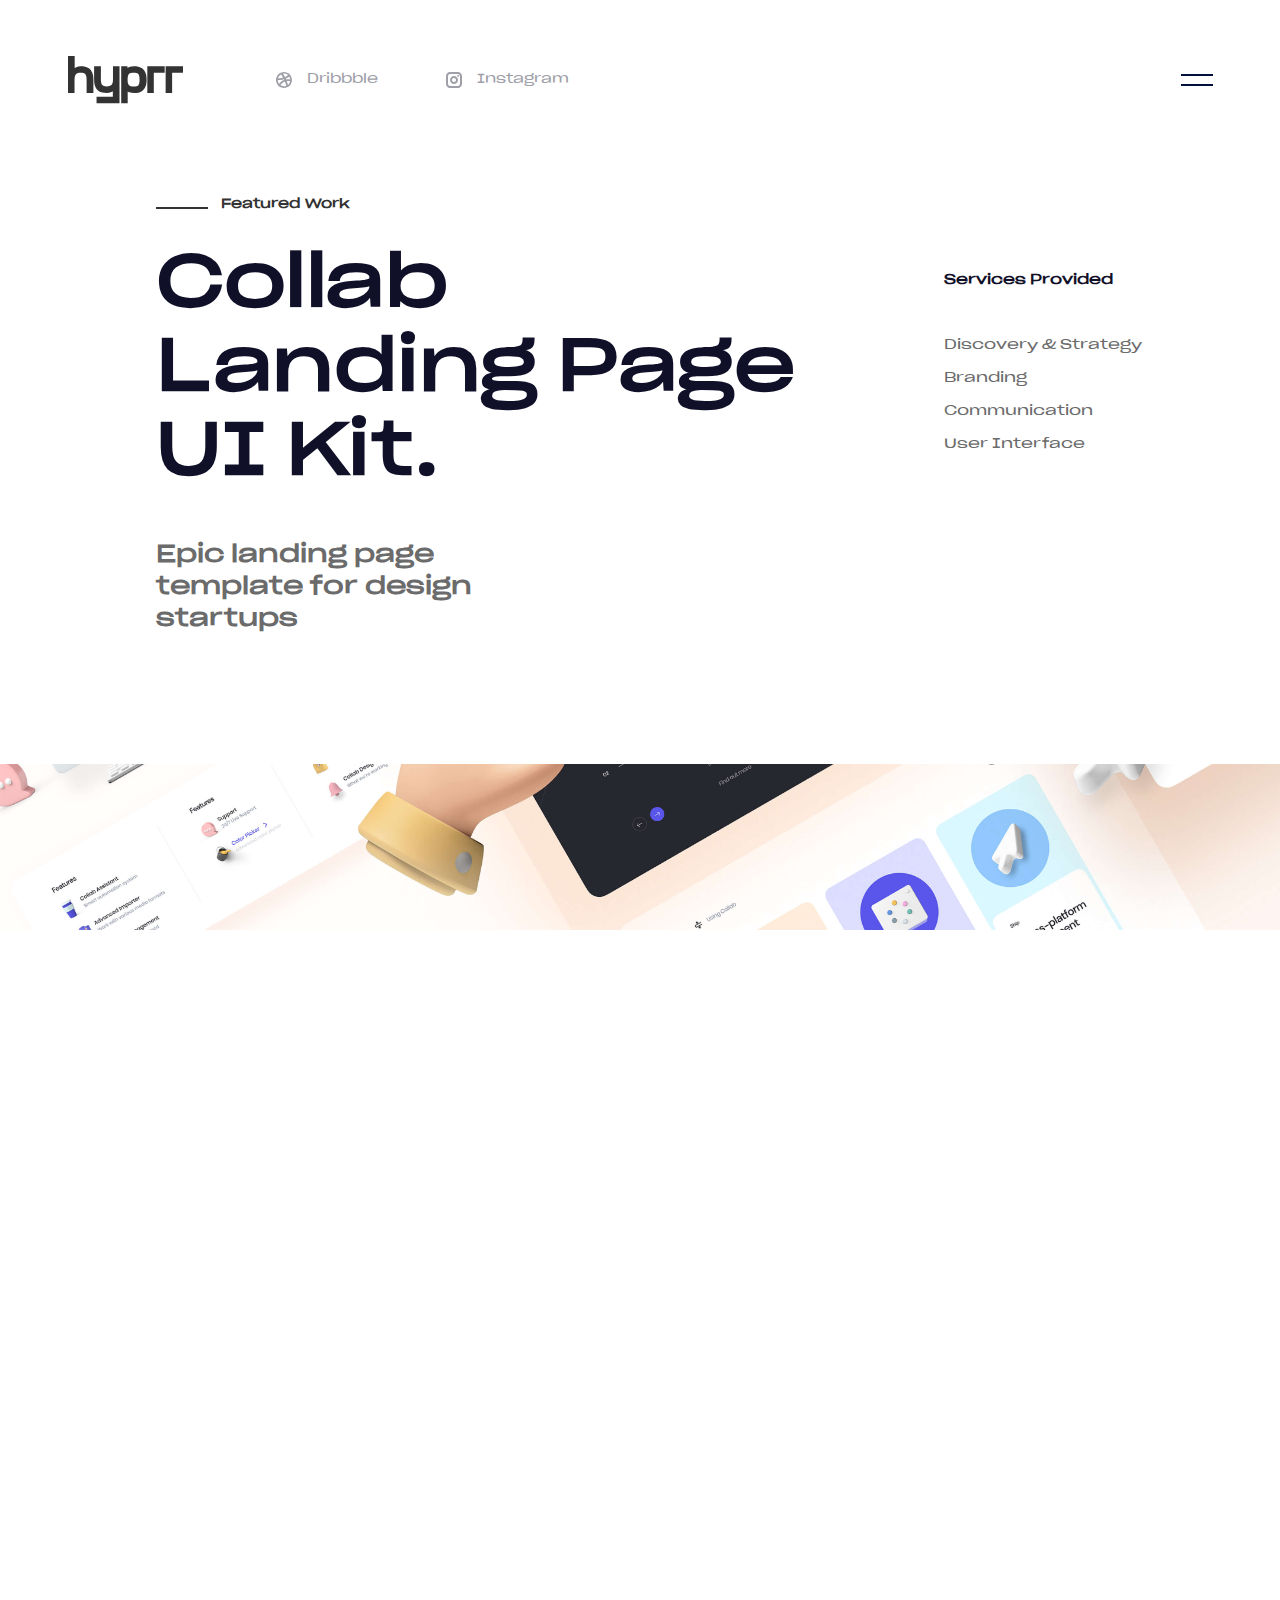
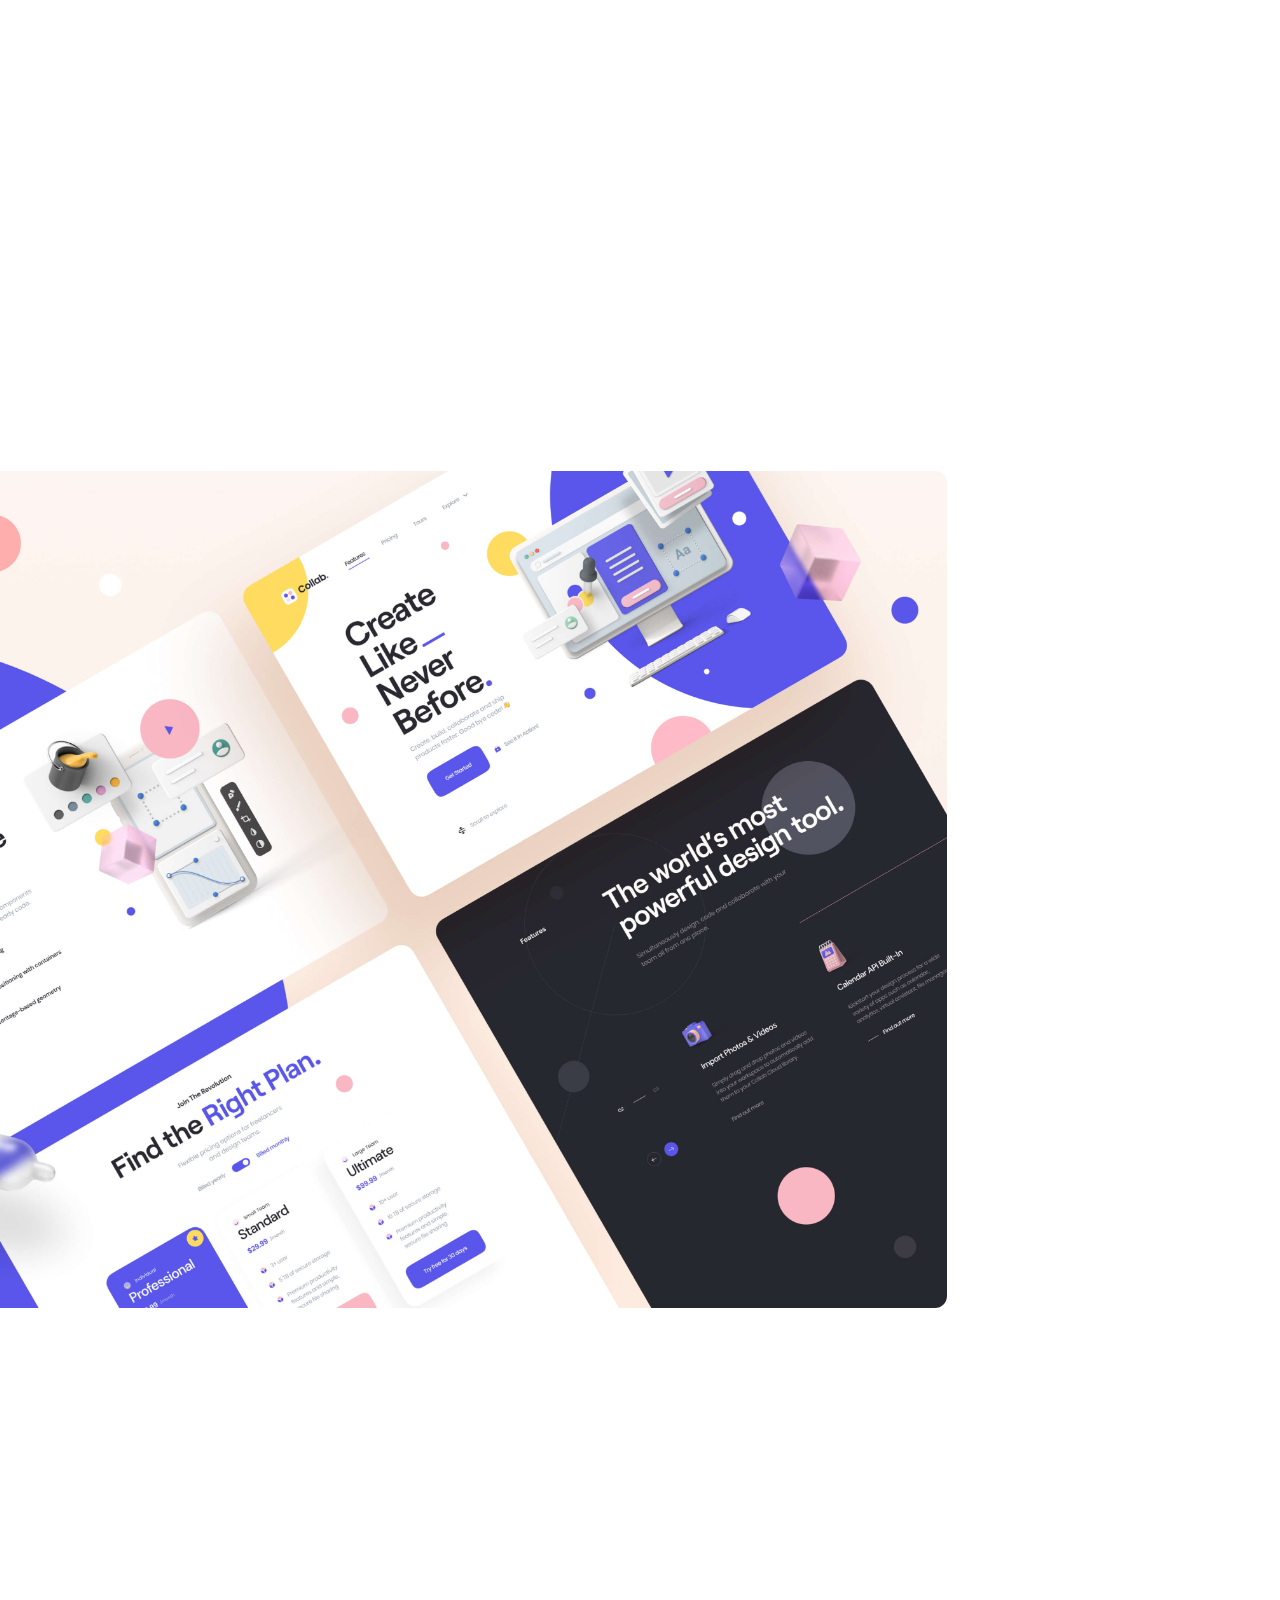
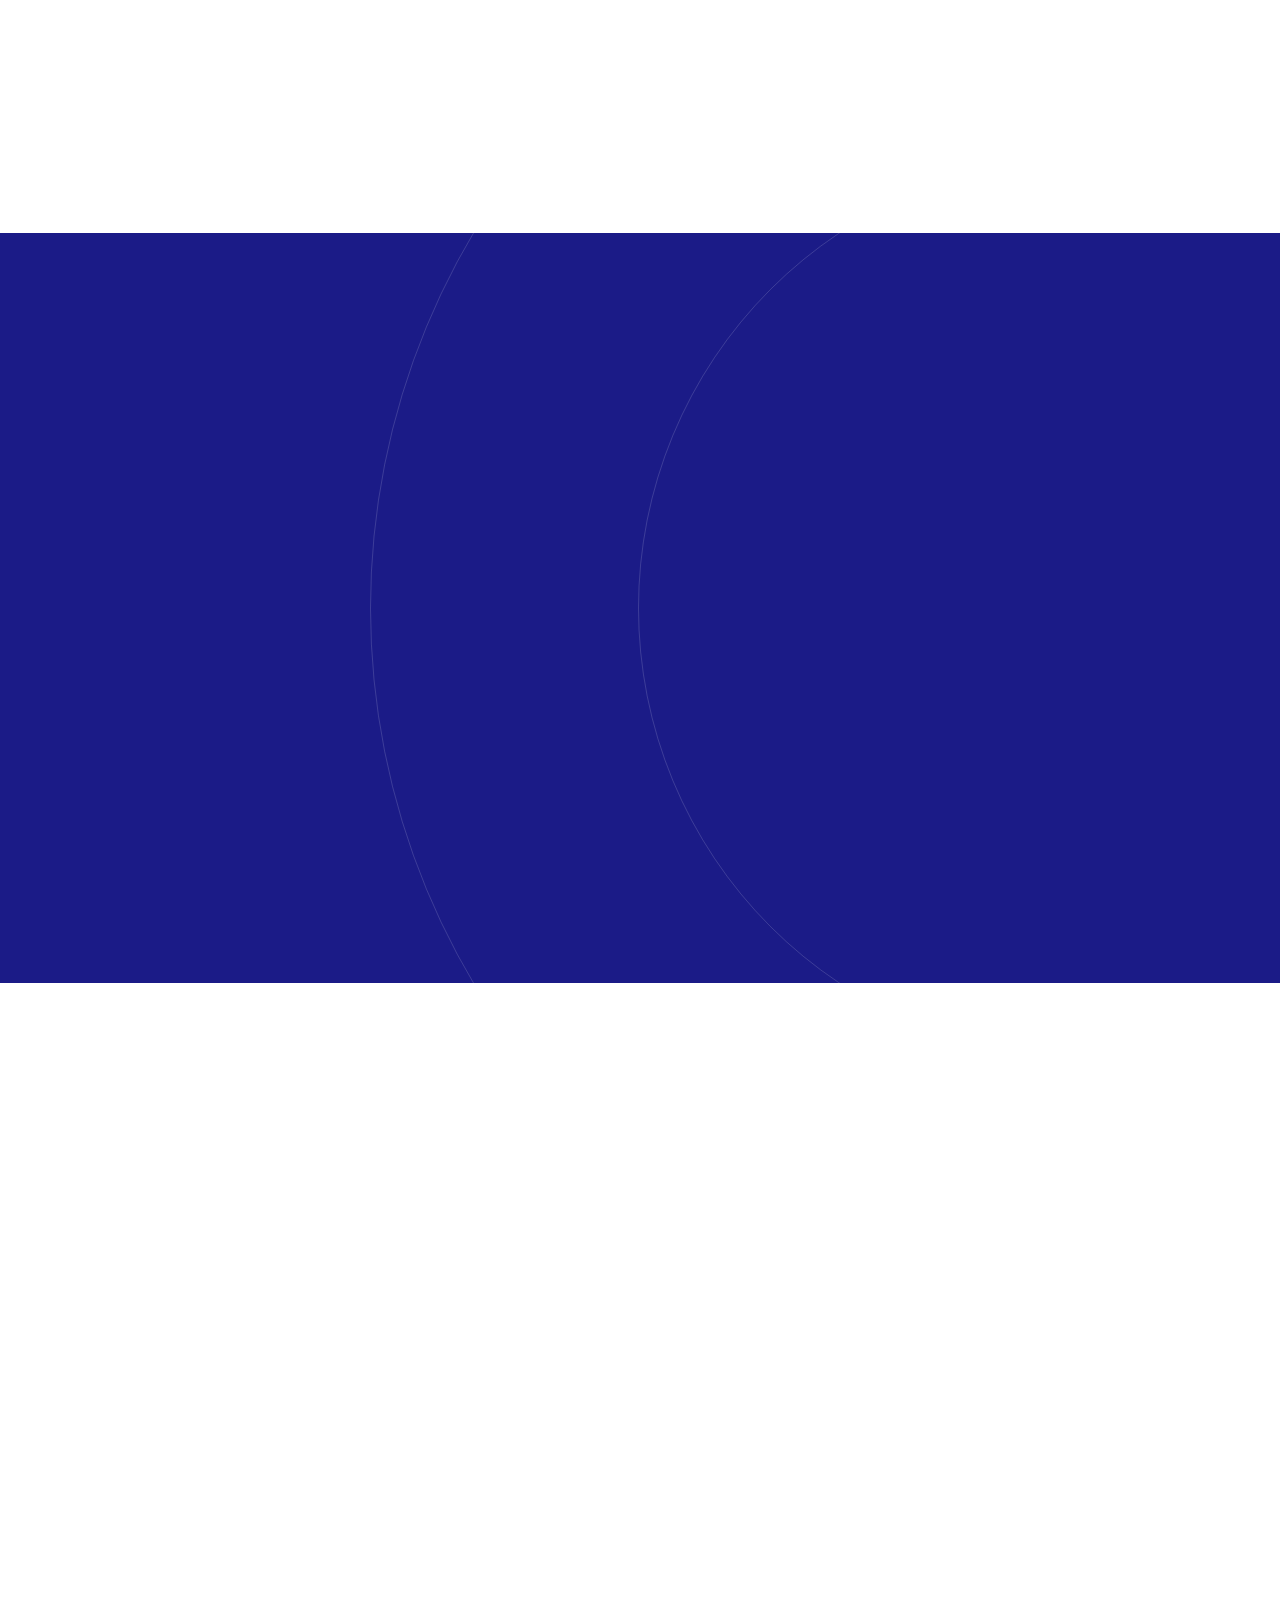
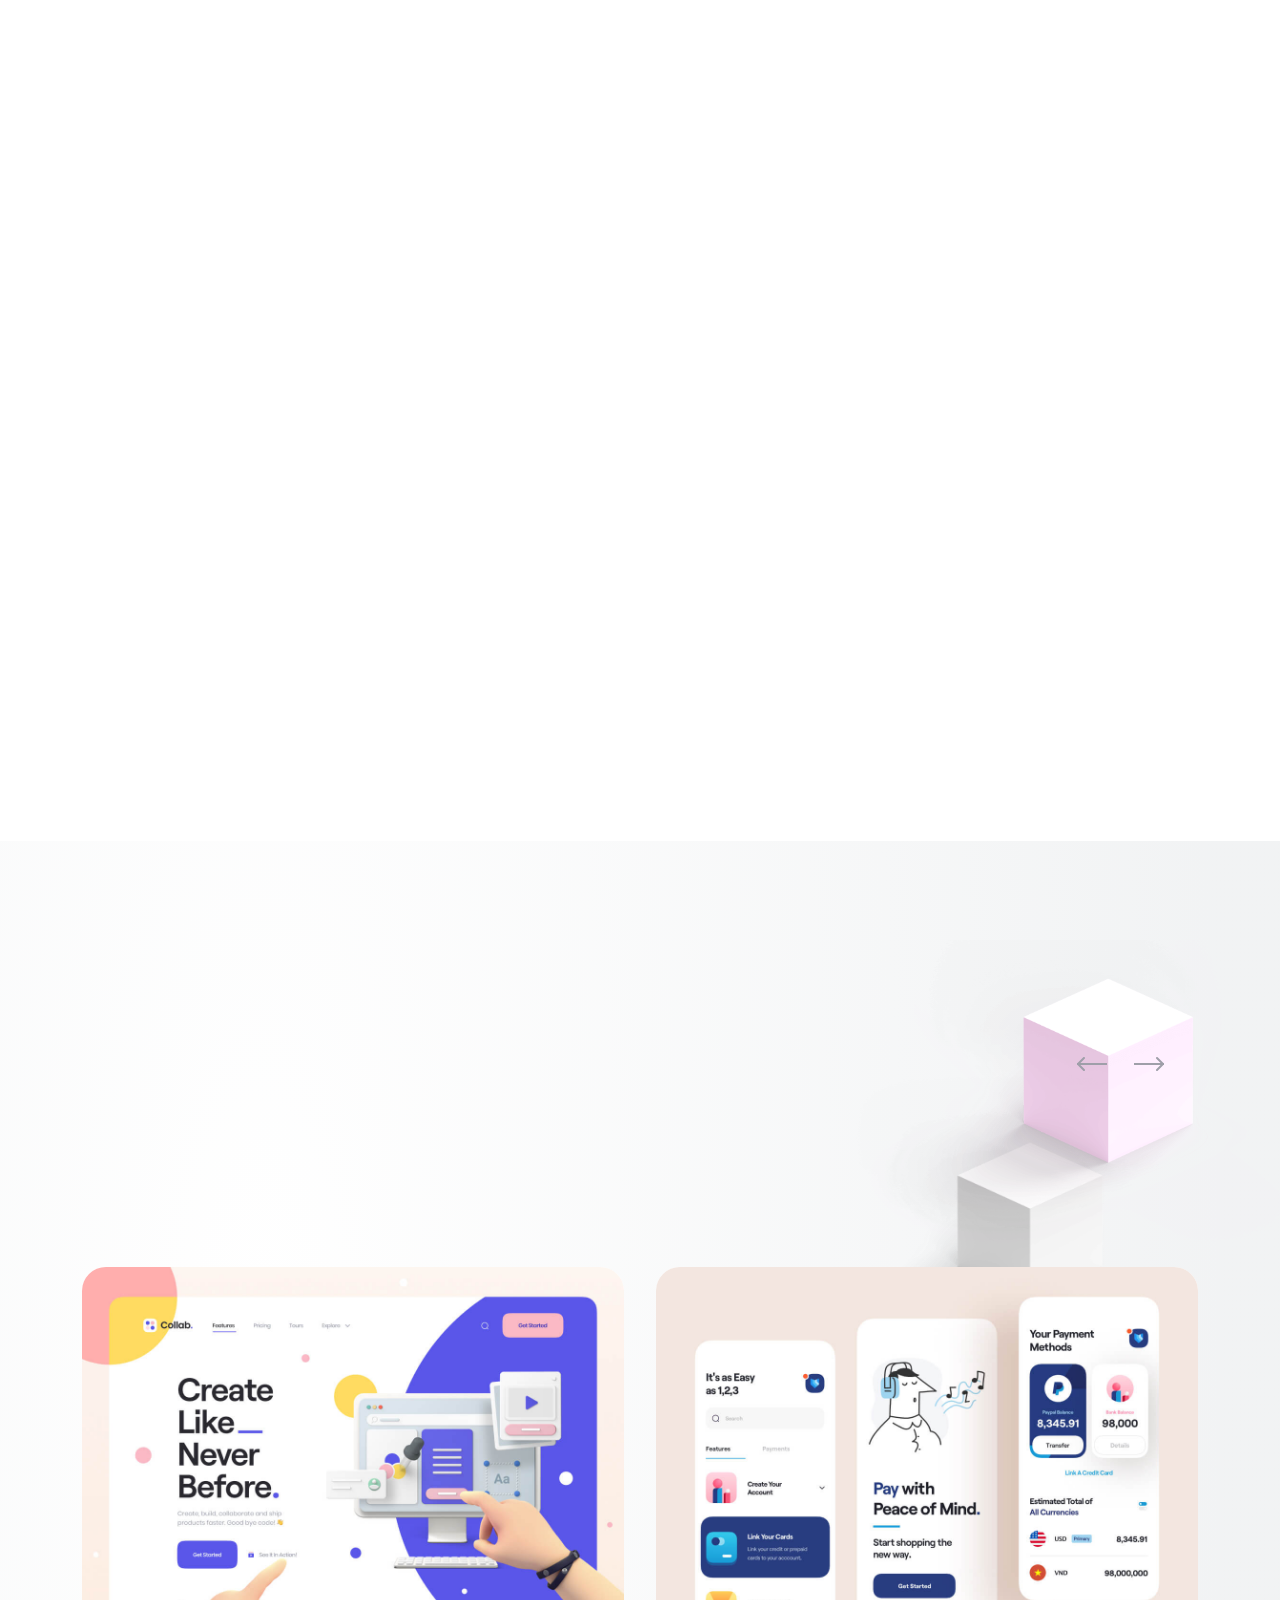
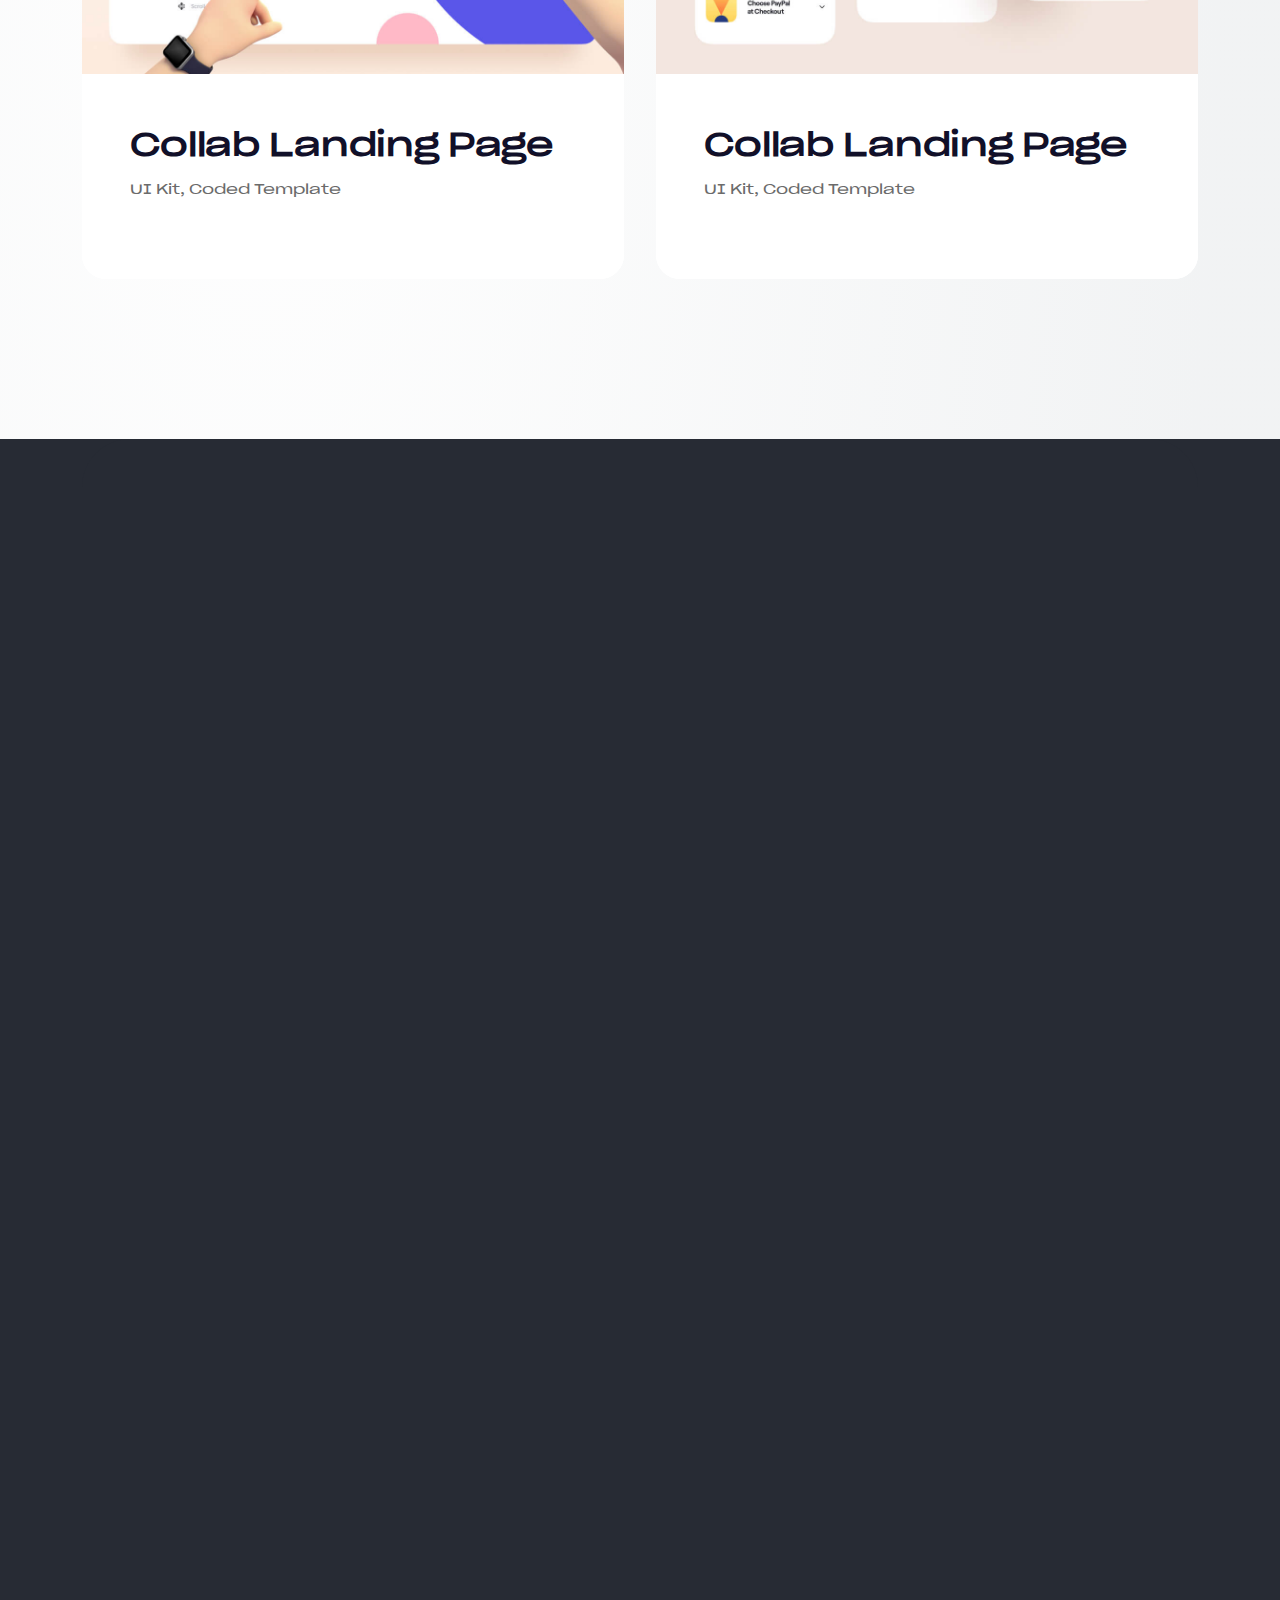
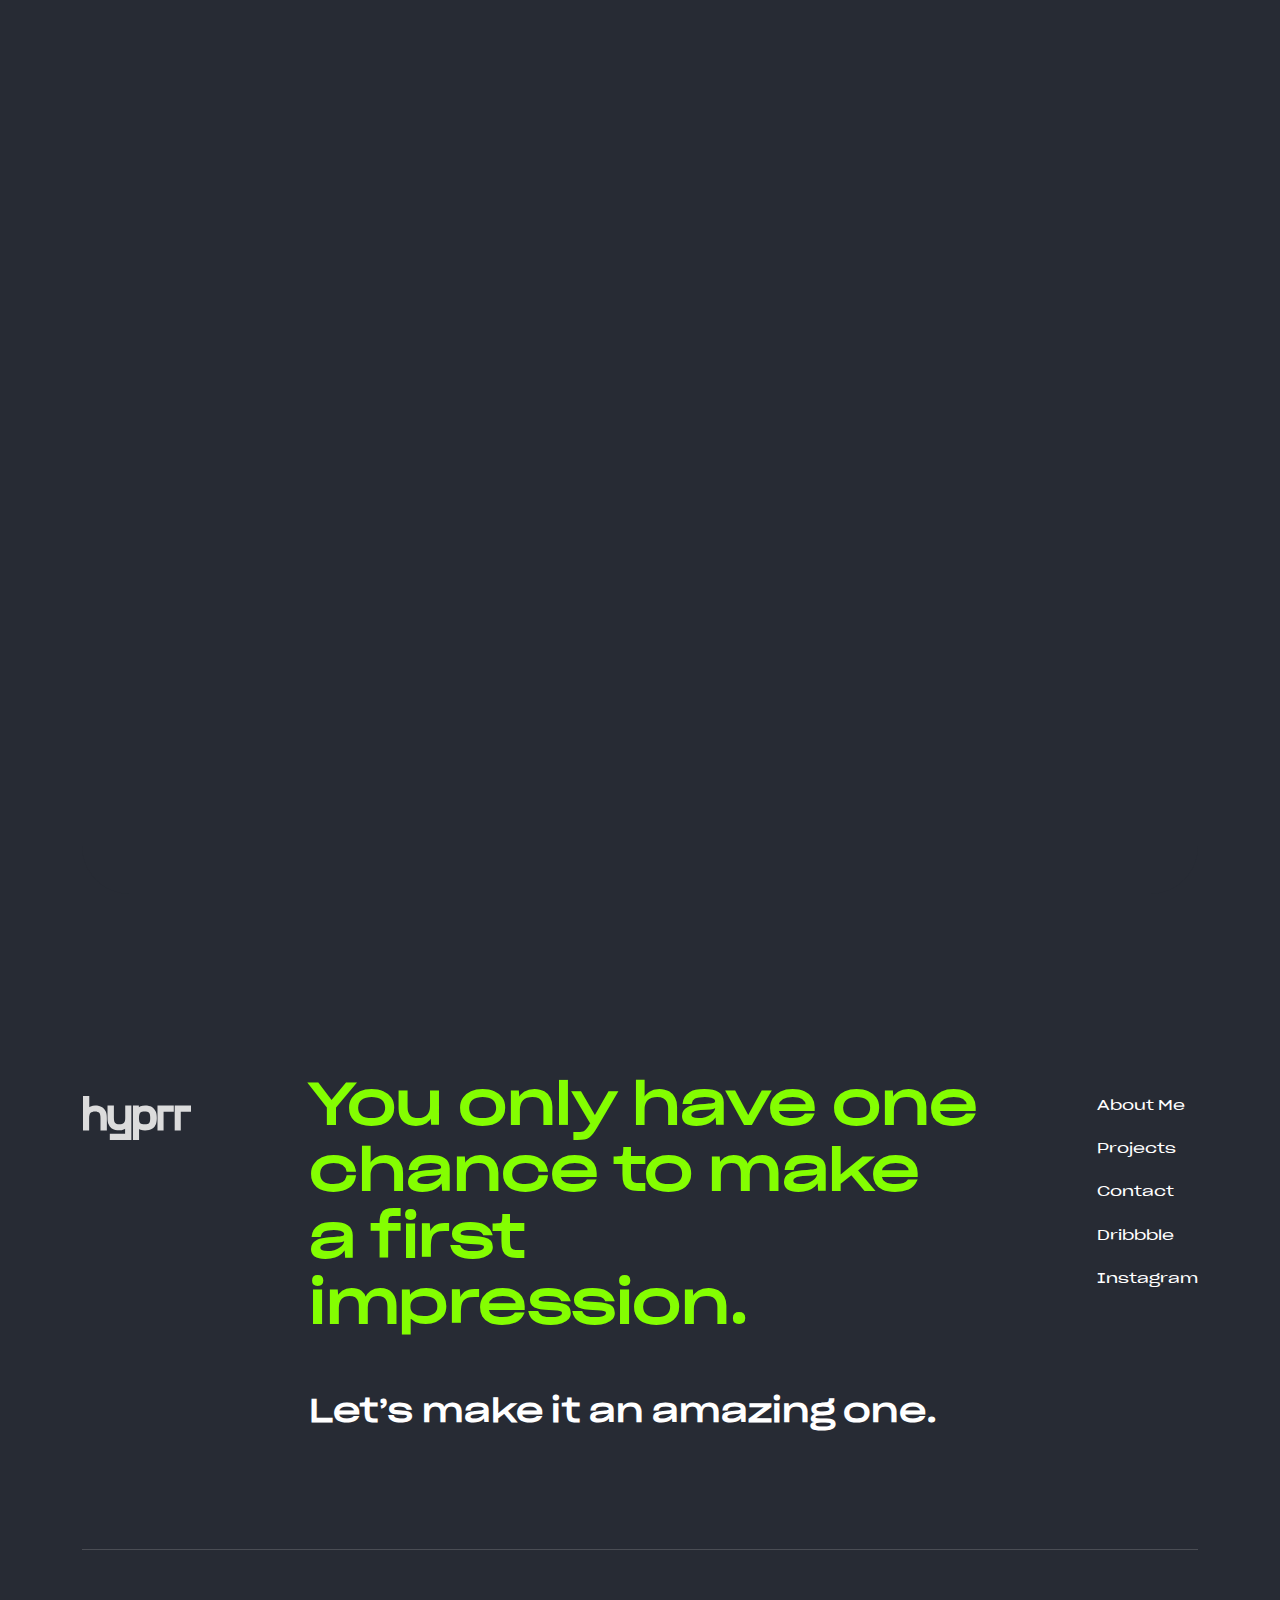
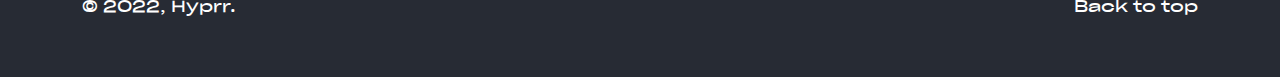
==== commit f61d975a: "Add files via upload" ====
--- a/case.html
+++ b/case.html
@@ -258,8 +258,8 @@
                   <div class="contacts__info h3" data-aos="animation-scale-y" data-aos-delay="400">How can we help you?</div>
                 </div>
                 <div class="contacts__row">
-                  <form class="contacts__form" data-aos="animation-translate-y" data-aos-delay="200">
-                    <div class="span4" id="register_webinar"><input type="checkbox" name="register_webinar_" value="1" id="wnr1" /><input type="checkbox" name="register_webinar_" value="2" id="wnr2" /><input type="checkbox" name="register_webinar_" value="3" id="wnr3" /><input type="checkbox" name="register_webinar_" value="4" id="wnr4" /><input type="checkbox" name="register_webinar_" value="5" id="wnr5" /><input type="checkbox" name="register_webinar_" value="6" id="wnr6" /><input type="checkbox" name="register_webinar_" value="7" id="wnr7" /><label for="wnr1"><i class="yes"></i>
+                  <form class="contacts__form" role="form" method="POST" action="sendbymail.php" data-aos="animation-translate-y" data-aos-delay="200">
+                    <div class="span4" id="register_webinar"><input type="checkbox" name="register_webinar" value="1" id="wnr1" /><input type="checkbox" name="register_webinar" value="2" id="wnr2" /><input type="checkbox" name="register_webinar" value="3" id="wnr3" /><input type="checkbox" name="register_webinar" value="4" id="wnr4" /><input type="checkbox" name="register_webinar" value="5" id="wnr5" /><input type="checkbox" name="register_webinar" value="6" id="wnr6" /><input type="checkbox" name="register_webinar" value="7" id="wnr7" /><label for="wnr1"><i class="yes"></i>
                         <div class="contacts__brand"><span></span>
                           <Brand>ID</Brand>
                         </div>
@@ -288,7 +288,7 @@
                         </div>
                       </label></div>
                     <div class="contacts__stage stage stage__white" data-aos="animation-scale-y">Your budget is</div>
-                    <div class="span4" id="register_webinar"><input type="radio" name="register_webinar_" value="1" id="wnl1" /><input type="radio" name="register_webinar_" value="2" id="wnl2" /><input type="radio" name="register_webinar_" value="3" id="wnl3" /><input type="radio" name="register_webinar_" value="4" id="wnl4" /><label for="wnl1"><i class="yes"></i>
+                    <div class="span4" id="register_webinar"><input type="radio" name="webinar_two" value="1" id="wnl1" /><input type="radio" name="webinar_two" value="2" id="wnl2" /><input type="radio" name="webinar_two" value="3" id="wnl3" /><input type="radio" name="webinar_two" value="4" id="wnl4" /><label for="wnl1"><i class="yes"></i>
                         <div class="contacts__brand"><span></span>
                           <USD>2-5k</USD>
                         </div>
@@ -319,21 +319,21 @@
                     <div class="flex_contact">
                       <div class="contacts__field field">
                         <div class="contacts__name">Your project</div>
-                        <div class="field__wrap"><input class="field__input" type="text" name="name" placeholder="e.g. NFT Marketplace" /></div>
+                        <div class="field__wrap"><input class="field__input" type="text" name="project" placeholder="e.g. NFT Marketplace" /></div>
                       </div>
                       <div class="contacts__field field">
                         <div class="contacts__name">Where do you know us from?</div>
-                        <div class="field__wrap"><input class="field__input" type="email" name="email" placeholder="Telegram Group" /></div>
+                        <div class="field__wrap"><input class="field__input" type="email" name="conoce" placeholder="Telegram Group" /></div>
                       </div>
                     </div>
                     <div class="flex_contact">
                       <div class="contacts__field field">
                         <div class="contacts__name">Deadline</div>
-                        <div class="field__wrap"><input class="field__input" type="text" name="name" placeholder="e.g. August 10 2022" /></div>
+                        <div class="field__wrap"><input class="field__input" type="text" name="deadline" placeholder="e.g. August 10 2022" /></div>
                       </div>
                       <div class="contacts__field field">
                         <div class="contacts__name">Telephone</div>
-                        <div class="field__wrap"><input class="field__input" type="email" name="email" placeholder="e.g. +54 911 1234 5678" /></div>
+                        <div class="field__wrap"><input class="field__input" type="email" name="phone" placeholder="e.g. +54 911 1234 5678" /></div>
                       </div>
                     </div>
                     <div class="contacts__field field field_textarea">
--- a/css/app.css
+++ b/css/app.css
@@ -618,7 +618,7 @@
 
 html.no-scroll { overflow: hidden; }
 
-body { min-width: 375px; font-family: 'Sharp', sans-serif; font-size: 18px; line-height: 1.77778; -webkit-font-smoothing: antialiased; -moz-osx-font-smoothing: grayscale; color: #111029; }
+body { min-width: 375px; font-family: 'Sharp', sans-serif; font-size: 14px; line-height: 1.77778; -webkit-font-smoothing: antialiased; -moz-osx-font-smoothing: grayscale; color: #111029; }
 
 body.no-scroll { overflow: hidden; }
 
@@ -664,7 +664,7 @@
 
 .h6 { font-size: 20px; line-height: 1.4; }
 
-.stage { position: relative; margin-bottom: 24px; padding-left: 68px; font-size: 18px; line-height: 1.4; font-weight: 600; color: #333333; }
+.stage { position: relative; margin-bottom: 24px; padding-left: 65px; font-size: 13px; line-height: 2; font-weight: 600; color: #333333; }
 
 .stage:before { content: ""; position: absolute; top: 15px; left: 0; width: 52px; height: 2px; background: #333333; }
 
@@ -694,7 +694,7 @@
 
 .header__logo { font-size: 0; }
 
-.header__logo .header__pic { width: 174px; }
+.header__logo .header__pic { width: 115px; }
 
 .header__social { display: -webkit-box; display: -ms-flexbox; display: flex; -webkit-box-align: center; -ms-flex-align: center; align-items: center; }
 
@@ -702,7 +702,7 @@
 
 .header__social_inner { position: absolute; left: calc(50% - 184px); bottom: 82px; }
 
-.header__social .header__link { display: -webkit-box; display: -ms-flexbox; display: flex; -webkit-box-align: center; -ms-flex-align: center; align-items: center; font-size: 16px; font-weight: 500; line-height: 1.5; color: #9F9FA9; -webkit-transition: color .25s; -o-transition: color .25s; transition: color .25s; }
+.header__social .header__link { display: -webkit-box; display: -ms-flexbox; display: flex; -webkit-box-align: center; -ms-flex-align: center; align-items: center; font-size: 13px; font-weight: 500; line-height: 1.5; color: #9F9FA9; -webkit-transition: color .25s; -o-transition: color .25s; transition: color .25s; }
 
 .header__social .header__link .icon { margin-right: 15px; font-size: 16px; fill: #9F9FA9; -webkit-transition: fill .25s; -o-transition: fill .25s; transition: fill .25s; }
 
@@ -782,17 +782,19 @@
 
 .header__wrapper.visible .header__item:nth-child(4) span { -webkit-transition-delay: .8s; -o-transition-delay: .8s; transition-delay: .8s; }
 
-.main { position: relative; padding: 270px 0 105px; }
-
-.main__parr { max-width: 388px; margin-bottom: 100px; }
+.main { position: relative; padding: 270px 0 105px; background-color: #D4D2D4; z-index: 0; }
+
+.main__parr { max-width: 388px; margin-bottom: 27px; }
 
 .main__video { position: absolute; top: 0; margin-right: -100px; z-index: -5; width: 110vw; }
 
 .main__bg .main__pic { max-width: 1920px; }
 
-.main__wrap { max-width: 825px; }
-
-.main__title { font-family: 'Sharp', sans-serif; -webkit-perspective: 400px; perspective: 400px; font-size: 58px; color: #333333; -webkit-transform-style: preserve-3d; transform-style: preserve-3d; margin-bottom: 50px; }
+.main__wrap { max-width: 825px; margin-left: -231px; }
+
+.main__wrap .scroll { margin-bottom: 73px; }
+
+.main__title { -webkit-perspective: 400px; perspective: 400px; color: #333333; -webkit-transform-style: preserve-3d; transform-style: preserve-3d; margin-bottom: 50px; font-family: 'Sharp', sans-serif; }
 
 .main__title span { display: block; }
 
@@ -842,7 +844,7 @@
 
 .main__bg, .main__preview, .main__figure { font-size: 0; pointer-events: none; }
 
-.scroll { display: -webkit-inline-box; display: -ms-inline-flexbox; display: inline-flex; -webkit-box-align: center; -ms-flex-align: center; align-items: center; font-size: 16px; line-height: 1.5; font-weight: 500; color: #111029; }
+.scroll { font-family: 'Poppins', sans-serif; display: -webkit-inline-box; display: -ms-inline-flexbox; display: inline-flex; -webkit-box-align: center; -ms-flex-align: center; align-items: center; font-size: 16px; line-height: 1.5; font-weight: 500; color: #111029; }
 
 .scroll__icon { display: -webkit-box; display: -ms-flexbox; display: flex; -webkit-box-pack: center; -ms-flex-pack: center; justify-content: center; -webkit-box-align: center; -ms-flex-align: center; align-items: center; -ms-flex-negative: 0; flex-shrink: 0; width: 80px; height: 80px; margin-right: 24px; border-radius: 50%; background: #333333; -webkit-box-shadow: 0 5px 20px rgba(17, 16, 41, 0.05); box-shadow: 0 5px 20px rgba(17, 16, 41, 0.05); font-size: 0; -webkit-transition: -webkit-transform .25s; transition: -webkit-transform .25s; -o-transition: transform .25s; transition: transform .25s; transition: transform .25s, -webkit-transform .25s; }
 
@@ -956,16 +958,18 @@
 
 body:not(.touch-device) .owl-item:hover .details__preview { -webkit-transform: scale(1.15); -ms-transform: scale(1.15); transform: scale(1.15); }
 
-.wedo { position: relative; padding: 246px 0 80px; background: #272B34; }
-
-.wedo__circles { position: absolute; top: 0; left: 0; width: 100%; height: 100%; background: url("../img/fondo_s2.jpg") no-repeat 0 50%/cover; overflow: hidden; pointer-events: none; }
+.wedo { position: relative; padding: 62px 0 61px; background: #272B34; z-index: 5; }
+
+.wedo__circles { position: absolute; top: 0; left: 0; width: 100%; height: 100%; width: 72%; background: url("../img/fondo_s2.jpg") no-repeat 0 30%/cover; overflow: hidden; pointer-events: none; }
 
 .wedo__circles:before, .wedo__circles:after { content: ""; position: absolute; top: 50%; -webkit-transform: translateY(-50%); -ms-transform: translateY(-50%); transform: translateY(-50%); border-radius: 50%; border: 1px solid rgba(255, 255, 255, 0.15); }
 
-.wedo__wrap { position: relative; z-index: 3; display: -webkit-box; display: -ms-flexbox; display: flex; color: #fff; }
+.wedo__wrap { position: relative; z-index: 3; display: -webkit-box; display: -ms-flexbox; display: flex; color: #fff; margin-left: -231px; }
 
 .wedo__container { width: 50%; }
 
+.wedo__container:nth-child(2) { margin-top: 30px; }
+
 .wedo__stage--subtitle { color: #84FE01; font-weight: 600; font-size: 50px; }
 
 .wedo__title { font-size: 74x; font-weight: 500; color: #84FE01; }
@@ -998,7 +1002,7 @@
 
 .wedo__preview { position: absolute; top: 67px; left: calc(50% - 634px); width: 193px; font-size: 0; }
 
-.hypeup { position: relative; padding: 246px 0 0; background: #DCDCDC; }
+.hypeup { position: relative; background: #DCDCDC; z-index: 9; }
 
 .hypeup:before { content: ""; position: absolute; top: 0; left: 0; width: 100%; height: 100%; background: url("../img/greenbk.png") no-repeat 50% 50%/cover; opacity: 1; background-attachment: fixed; }
 
@@ -1008,7 +1012,7 @@
 
 .hypeup__item { display: -webkit-box; display: -ms-flexbox; display: flex; width: 45%; height: 68px; margin-bottom: 60px; }
 
-.hypeup__stext { text-align: left; color: #333333; font-size: 15px; padding-left: 30px; }
+.hypeup__stext { text-align: left; color: #333333; font-size: 15px; padding-left: 30px; display: -webkit-box; display: -ms-flexbox; display: flex; -webkit-box-align: center; -ms-flex-align: center; align-items: center; }
 
 .hypeup__circles { position: absolute; top: 0; left: 0; width: 100%; height: 100%; overflow: hidden; pointer-events: none; }
 
@@ -1018,7 +1022,7 @@
 
 .hypeup__circles:after { width: 1670px; height: 1670px; right: calc(50% - 1186px); }
 
-.hypeup__wrap { position: relative; z-index: 3; color: #fff; }
+.hypeup__wrap { position: relative; z-index: 3; padding: 124px 0 65px 0; color: #fff; }
 
 .hypeup__title { margin-bottom: 48px; color: #333333; text-align: center; }
 
@@ -1030,7 +1034,7 @@
 
 .hypeup__preview { position: absolute; top: 67px; left: calc(50% - 634px); width: 193px; font-size: 0; }
 
-.workwith { position: relative; padding: 246px 0 80px; background: #DCDCDC; }
+.workwith { position: relative; padding: 246px 0 80px; background: #DCDCDC; z-index: 1; }
 
 .workwith__circles { position: absolute; top: 0; left: 0; width: 100%; height: 100%; overflow: hidden; pointer-events: none; }
 
@@ -1040,11 +1044,13 @@
 
 .workwith__circles:after { width: 1670px; height: 1670px; right: calc(50% - 1186px); }
 
-.workwith__wrap { position: relative; z-index: 3; max-width: 660px; color: #fff; }
+.workwith__wrap { position: relative; z-index: 3; max-width: 660px; color: #fff; margin-left: -231px; }
+
+.workwith__wrap .scroll { margin-bottom: 140px; }
 
 .workwith__title { margin-bottom: 48px; font-size: 47px; color: #3D3B3B; }
 
-.workwith__text { color: #3D3B3B; max-width: 520px; margin-bottom: 202px; }
+.workwith__text { color: #3D3B3B; max-width: 520px; margin-bottom: 50px; }
 
 .workwith .scroll { color: #333333; }
 
@@ -1146,11 +1152,11 @@
 
 .cases__figure { position: absolute; font-size: 0; pointer-events: none; }
 
-.cases__figure:first-child { top: 128px; right: calc(50% - 626px); width: 422px; }
+.cases__figure:first-child { top: 69px; right: calc(50% - 650px); width: 520px; }
 
 .cases__figure:nth-child(2) { top: 250px; right: calc(50% - 650px); width: 422px; }
 
-.cases__figure:nth-child(3) { top: 250px; right: calc(50% - 626px); width: 422px; }
+.cases__figure:nth-child(3) { top: 82px; right: calc(50% - 718px); width: 520px; }
 
 .cases__container { margin: 0 -16px; }
 
@@ -1260,7 +1266,7 @@
 
 .contacts__title { margin-bottom: 40px; color: #84FE01; }
 
-.contacts__info { color: #84FE01; max-width: 880px; font-size: 61px; }
+.contacts__info { color: #84FE01; font-size: 61px; }
 
 .contacts__row { position: relative; z-index: 3; display: -webkit-box; display: -ms-flexbox; display: flex; margin-bottom: 93px; }
 
@@ -1526,22 +1532,24 @@
 
 .flex_contact { display: -webkit-box; display: -ms-flexbox; display: flex; }
 
+@media only screen and (max-width: 1599px) { .main__wrap { margin-left: 0; } .wedo__wrap { margin-left: 0; } .workwith__wrap { margin-left: 0; } }
+
 @media only screen and (max-width: 1439px) { .main__video { right: 0px; height: 100%; } .main__view { right: -50px; } .details { padding-top: 200px; } .details__title { font-size: 112px; } .product__bg { height: 900px; } }
 
 @media only screen and (max-width: 1365px) { .main__video { right: 0px; height: 100%; width: auto; } .main__view { right: -100px; } .main__figure:first-child { right: 520px; } .main__figure:nth-child(2) { right: 700px; } .main__figure:nth-child(3) { right: 530px; } .details__item { padding: 56px 32px 46px; } .details__preview { margin-bottom: 46px; } .details__figure:first-child { right: calc(50% - 374px); } .details__figure:nth-child(2) { top: 680px; right: calc(50% - 350px); } .details__figure:nth-child(3) { right: calc(50% - 1070px); width: 1000px; } .details__contact { right: 82px; } .wedo__text { margin-bottom: 140px; } .hypeup__text { margin-bottom: 140px; } .workwith__text { margin-bottom: 140px; } .work__text { margin-bottom: 140px; } .cases .owl-nav { right: 50px; } .contacts .figures { right: calc(50% - 670px); } .footer__body { padding: 20px 0 0; } .footer__bottom { margin: 0; padding: 45px 0 58px; } }
 
-@media only screen and (max-width: 1279px) { body { font-size: 16px; line-height: 1.75; } .btn { min-width: 200px; height: 64px; border-radius: 12px; font-size: 16px; } .btn .icon { font-size: 14px; } .h1 { font-size: 56px; line-height: 1.28571; letter-spacing: -.4px; } .h3 { font-size: 32px; line-height: 1.5; letter-spacing: -.15px; } .h4 { font-size: 24px; line-height: 1.33333; } .h5 { font-size: 20px; line-height: 1.4; } .stage { margin-bottom: 16px; font-size: 16px; } .stage:before { top: 10px; } .header { padding: 32px 0; } .header > .header__center { padding: 0 48px; } .header__center .header__logo { margin-right: 68px; } .header__logo .header__pic { width: 122px; } .header__social_inner { left: 380px; bottom: 56px; } .header__social .header__link { font-size: 14px; } .header__burger { width: 48px; height: 48px; margin-right: -10px; } .header__burger:before, .header__burger:after { width: 24px; } .header__burger:before { margin-bottom: 2.5px; } .header__burger:after { margin-top: 2.5px; } .header__burger.active:before { -webkit-transform: translateY(3.5px) rotate(45deg); -ms-transform: translateY(3.5px) rotate(45deg); transform: translateY(3.5px) rotate(45deg); } .header__burger.active:after { -webkit-transform: translateY(-3.5px) rotate(-45deg); -ms-transform: translateY(-3.5px) rotate(-45deg); transform: translateY(-3.5px) rotate(-45deg); } .header__preview { width: 300px; padding: 46px 0 0 48px; } .header__wrapper .header__center { max-width: 100%; padding-left: 380px; } .header__contacts { width: 280px; } .header__line { font-size: 16px; line-height: 1.75; } .header__icon { margin-right: 25px; width: 17px; height: 28px; } .header__icon .icon-email { font-size: 14px; } .header__icon .icon-place { font-size: 17px; } .header__icon .icon-phone { font-size: 18px; } .header__item { font-size: 42px; line-height: 1.33333; } .header__item:not(:last-child) { margin-bottom: 8px; } .main { padding: 170px 0 60px; } .main__video { right: 0; height: 100%; width: auto; } .main__bg .main__pic { max-height: 852px; } .main__wrap { max-width: 800px; } .main__title { margin-bottom: 114px; } .main__view { top: 218px; right: -8px; width: 660px; } .main__figure:first-child { top: 240px; right: 466px; width: 132px; } .main__figure:nth-child(2) { right: 541px; bottom: 16.3%; width: 180px; } .main__figure:nth-child(3) { right: 467px; bottom: 4.3%; width: 176px; } .scroll { font-size: 14px; } .scroll__icon { width: 56px; height: 56px; margin-right: 16px; } .scroll__pic { width: 16px; } .details { padding: 128px 0 96px; } .details__head { margin-bottom: 55px; } .details__title { margin-bottom: 32px; font-size: 96px; line-height: 1.16667; } .details__btn .btn { min-width: 221px; height: 64px; } .details__container { margin-top: 64px; } .details__item:before { top: 24px; left: 25px; right: 25px; bottom: -52px; border-radius: 17px; -webkit-filter: blur(26.985px); filter: blur(26.985px); } .details__preview { width: 170px; height: 170px; } .details__preview_cursor .details__img { top: 10px; right: -15px; width: 148px; } .details__preview_hand .details__img { width: 90px; } .details__preview_color .details__img { top: 15px; right: 0; width: 155px; } .details__category { margin-bottom: 16px; } .details__text { margin-bottom: 32px; } .details__item .btn { min-width: 171px; height: 51px; } .details__figure:first-child { top: 285px; right: calc(50% - 354px); width: 155px; opacity: .5; } .details__figure:nth-child(2) { top: 495px; right: calc(50% - 298px); width: 242px; } .details__figure:nth-child(3) { top: 75px; right: calc(50% - 860px); width: 800px; } .details__contact { bottom: 103px; font-size: 16px; } .owl-nav { margin-top: 52px; } .wedo { padding: 143px 0; } .wedo__wrap { max-width: 400px; } .wedo__stage { color: #84FE01; }
-  .wedo__stage:before { background: #84FE01; } .wedo__title { margin-bottom: 32px; } .wedo__text { max-width: 270px; margin: 0; } .wedo__figures { right: calc(50% - 514px); width: 910px; } .wedo__preview { top: 48px; left: 42px; width: 143px; } .hypeup { padding: 143px 0 0; } .hypeup__circles:before { right: calc(50% - 610px); width: 730px; height: 730px; } .hypeup__circles:after { right: calc(50% - 950px); width: 1290px; height: 1290px; } .hypeup__wrap { max-width: 100%; } .hypeup__stage { color: #fff; }
-  .hypeup__stage:before { background: #fff; } .hypeup__title { margin-bottom: 32px; } .hypeup__text { margin: 0; } .hypeup .scroll { display: none; } .hypeup__preview { top: 48px; left: 42px; width: 143px; } .workwith { padding: 143px 0; } .workwith__circles:before { right: calc(50% - 610px); width: 730px; height: 730px; } .workwith__circles:after { right: calc(50% - 950px); width: 1290px; height: 1290px; } .workwith__stage { color: #3D3B3B; }
-  .workwith__stage:before { background: #fff; } .workwith__title { margin-bottom: 32px; } .workwith__text { max-width: 100%; margin: 0; } .workwith .scroll { display: none; } .workwith__preview { top: 48px; left: 42px; width: 143px; } .work { padding: 143px 0; } .work__circles:before { right: calc(50% - 610px); width: 730px; height: 730px; } .work__circles:after { right: calc(50% - 950px); width: 1290px; height: 1290px; } .work__wrap { max-width: 400px; } .work__stage { color: #fff; }
-  .work__stage:before { background: #fff; } .work__title { margin-bottom: 32px; } .work__text { max-width: 270px; margin: 0; } .work .scroll { display: none; } .work__figures { right: calc(50% - 514px); width: 910px; } .work__preview { top: 48px; left: 42px; width: 143px; } .cases { padding-top: 96px; } .cases__title { margin-bottom: 32px; } .cases__nav { margin-bottom: 48px; } .cases__link { font-size: 14px; } .cases__link:not(:last-child) { margin-right: 48px; } .cases__list { margin: -24px -12px 0; } .cases__item { border-radius: 17px; } .cases__item:before { top: 30px; left: 24px; right: 24px; bottom: -51px; border-radius: 17px; -webkit-filter: blur(77px); filter: blur(77px); } .cases__list .cases__item { -webkit-box-flex: 0; -ms-flex: 0 0 calc(50% - 24px); flex: 0 0 calc(50% - 24px); width: calc(50% - 24px); margin: 24px 12px 0; } .cases__preview .cases__pic { border-radius: 17px 17px 0 0; } .cases__body { padding: 40px; border-radius: 0 0 17px 17px; } .cases__info { margin-bottom: 4px; } .cases__figure:first-child { top: 350px; left: calc(50% - 10px); width: 280px; } .cases__figure:nth-child(2) { top: 500px; left: calc(50% - 10px); width: 280px; } .cases__figure:nth-child(3) { top: 550px; left: calc(50% - 10px); width: 280px; } .cases__container { margin: 0 -12px; } .cases .owl-item { padding: 0 12px; } .cases .owl-nav { top: -210px; } .cases_main .cases__figure:nth-child(2) { top: 260px; } .cases_other { margin-bottom: 88px; } .review { margin-bottom: 90px; padding-top: 96px; } .review__center { max-width: 730px; } .review__title { margin-bottom: 48px; } .review__item { padding: 48px; } .review__item:after { left: 23px; right: 23px; bottom: -48px; height: 96px; border-radius: 17px; -webkit-filter: blur(108.731px); filter: blur(108.731px); } .review__text { margin-bottom: 40px; font-size: 18px; line-height: 1.77778; } .review__ava { width: 46px; height: 46px; margin-right: 12px; } .review__man { font-size: 18px; line-height: 1.44444; } .review__preview { top: -46px; width: 550px; margin-left: -308px; } .review .owl-item.active .review__item:after { visibility: visible; opacity: 1; } .review .owl-nav { margin-top: 68px; } .field__input, .field__textarea, .field__select { font-size: 16px; } .field__input, .field__select { height: 56px; padding-right: 56px; } .field__textarea { height: 110px; padding: 12px 56px 14px 24px; } .field__icon { width: 56px; height: 56px; } .field__icon .icon { font-size: 14px; } .contacts { padding-bottom: 112px; } .contacts__container { padding: 78px 73px 40px; border-radius: 34px; } .contacts__title { margin-bottom: 32px; } .contacts__info { max-width: 270px; } .contacts__row { margin-bottom: 46px; } .contacts__line { font-size: 16px; line-height: 1.75; } .contacts__line:not(:last-child) { margin-bottom: 20px; } .contacts__icon { margin-right: 24px; width: 17px; height: 28px; } .contacts__icon .icon-email { font-size: 14px; } .contacts__icon .icon-place { font-size: 17px; } .contacts__icon .icon-phone { font-size: 18px; } .contacts__form { width: 100%; } .contacts__field:not(:last-child) { margin-bottom: 16px; } .contacts__social { margin: 0 -73px; } .contacts__social .contacts__link { height: 100px; } .contacts__social .contacts__link .icon { font-size: 14px; } .contacts .figures { top: 80px; right: calc(50% - 530px); } .figures { width: 800px; } .footer__body { margin-bottom: 88px; } .footer__logo .footer__pic { width: 50px; } .footer__wrap { max-width: 490px; margin-top: -10px; } .footer__title { margin-bottom: 44px; font-size: 42px; line-height: 1.33333; } .footer__info { font-size: 20px; line-height: 1.4; } .footer__link { font-size: 14px; } .footer__link:not(:last-child) { margin-bottom: 20px; } .footer__bottom { padding: 32px 0 42px; font-size: 14px; } .footer__preview:first-child { top: -105px; left: calc(50% - 355px); width: 250px; } .footer__preview:nth-child(2) { top: 174px; right: calc(50% - 163px); width: 83px; } .content p:not(:last-child) { margin-bottom: 24px; } .product__head { padding: 160px 0 88px; } .product__head .product__center { max-width: 846px; } .product__box { padding-top: 56px; } .product__title { margin-bottom: 32px; } .product__category { margin-bottom: 24px; } .product__list li:not(:last-child) { margin-bottom: 4px; } .product__body { padding: 88px 0; } .product__row { max-width: 713px; margin-bottom: 88px; } .product__overview { position: relative; width: 220px; padding-bottom: 16px; }
+@media only screen and (max-width: 1279px) { body { font-size: 18px; line-height: 1.75; } .center { padding: 0 45px; } .btn { min-width: 200px; height: 64px; border-radius: 12px; font-size: 16px; } .btn .icon { font-size: 14px; } .h1 { font-size: 56px; line-height: 1.28571; letter-spacing: -.4px; } .h3 { font-size: 32px; line-height: 1.5; letter-spacing: -.15px; } .h4 { font-size: 24px; line-height: 1.33333; } .h5 { font-size: 20px; line-height: 1.4; } .stage { margin-bottom: 0; font-size: 18px; } .stage:before { top: 10px; } .header { padding: 32px 0; } .header > .header__center { padding: 0 48px; } .header__center .header__logo { margin-right: 68px; } .header__logo .header__pic { width: 122px; } .header__social_inner { left: 380px; bottom: 56px; } .header__burger { width: 48px; height: 48px; margin-right: -10px; } .header__burger:before, .header__burger:after { width: 24px; } .header__burger:before { margin-bottom: 2.5px; } .header__burger:after { margin-top: 2.5px; } .header__burger.active:before { -webkit-transform: translateY(3.5px) rotate(45deg); -ms-transform: translateY(3.5px) rotate(45deg); transform: translateY(3.5px) rotate(45deg); } .header__burger.active:after { -webkit-transform: translateY(-3.5px) rotate(-45deg); -ms-transform: translateY(-3.5px) rotate(-45deg); transform: translateY(-3.5px) rotate(-45deg); } .header__preview { width: 300px; padding: 46px 0 0 48px; } .header__wrapper .header__center { max-width: 100%; padding-left: 380px; } .header__contacts { width: 280px; } .header__line { font-size: 16px; line-height: 1.75; } .header__icon { margin-right: 25px; width: 17px; height: 28px; } .header__icon .icon-email { font-size: 14px; } .header__icon .icon-place { font-size: 17px; } .header__icon .icon-phone { font-size: 18px; } .header__item { font-size: 42px; line-height: 1.33333; } .header__item:not(:last-child) { margin-bottom: 8px; } .main { padding: 170px 0 60px; } .main__parr { font-size: 18px; max-width: 388px; } .main__video { right: 0; height: 73%; width: auto; top: 200px; margin-right: -98px; } .main__bg .main__pic { max-height: 852px; } .main__wrap { max-width: 800px; } .main__view { top: 218px; right: -8px; width: 660px; } .main__figure:first-child { top: 240px; right: 466px; width: 132px; } .main__figure:nth-child(2) { right: 541px; bottom: 16.3%; width: 180px; } .main__figure:nth-child(3) { right: 467px; bottom: 4.3%; width: 176px; } .scroll { font-size: 16px; } .scroll { font-size: 9px; } .scroll__icon { width: 56px; height: 56px; margin-right: 16px; } .scroll__pic { width: 23px; } .details { padding: 128px 0 96px; } .details__head { margin-bottom: 55px; } .details__title { margin-bottom: 32px; font-size: 96px; line-height: 1.16667; } .details__btn .btn { min-width: 221px; height: 64px; } .details__container { margin-top: 64px; } .details__item:before { top: 24px; left: 25px; right: 25px; bottom: -52px; border-radius: 17px; -webkit-filter: blur(26.985px); filter: blur(26.985px); } .details__preview { width: 170px; height: 170px; } .details__preview_cursor .details__img { top: 10px; right: -15px; width: 148px; } .details__preview_hand .details__img { width: 90px; } .details__preview_color .details__img { top: 15px; right: 0; width: 155px; } .details__category { margin-bottom: 16px; } .details__text { margin-bottom: 32px; } .details__item .btn { min-width: 171px; height: 51px; } .details__figure:first-child { top: 285px; right: calc(50% - 354px); width: 155px; opacity: .5; } .details__figure:nth-child(2) { top: 495px; right: calc(50% - 298px); width: 242px; } .details__figure:nth-child(3) { top: 75px; right: calc(50% - 860px); width: 800px; } .details__contact { bottom: 103px; font-size: 16px; } .owl-nav { margin-top: 52px; } .wedo { padding: 104px 0; } .wedo__circles { height: 64%; bottom: 0; left: -78px; height: 76%; top: initial; width: 100%; } .wedo__wrap { max-width: 100%; } .wedo__stage { color: #84FE01; }
+  .wedo__stage:before { background: #84FE01; } .wedo__title { margin-bottom: 5px; font-size: 65px; } .wedo__text { max-width: 270px; margin: 0; } .wedo__figures { right: calc(50% - 514px); width: 910px; } .wedo__preview { top: 48px; left: 42px; width: 143px; } .hypeup { padding: 10px 0 0; } .hypeup__container { -ms-flex-pack: distribute; justify-content: space-around; } .hypeup__circles:before { right: calc(50% - 610px); width: 730px; height: 730px; } .hypeup__circles:after { right: calc(50% - 950px); width: 1290px; height: 1290px; } .hypeup__wrap { max-width: 100%; padding: 50px 0 65px 0; } .hypeup__stage { color: #fff; }
+  .hypeup__stage:before { background: #fff; } .hypeup__title { margin-bottom: 32px; } .hypeup__text { margin-bottom: 100px; } .hypeup .scroll { display: none; } .hypeup__preview { top: 48px; left: 42px; width: 143px; } .workwith { padding: 143px 0; } .workwith__circles:before { right: calc(50% - 610px); width: 730px; height: 730px; } .workwith__circles:after { right: calc(50% - 950px); width: 1290px; height: 1290px; } .workwith__wrap { color: #3D3B3B; margin-bottom: 64px; }
+  .workwith__wrap:before { background: #3D3B3B; } .workwith__title { margin-bottom: 32px; font-size: 48px; } .workwith__text { max-width: 90%; margin: 0; font-size: 16px; } .workwith__preview { top: 48px; left: 42px; width: 143px; } .work { padding: 143px 0; } .work__circles:before { right: calc(50% - 610px); width: 730px; height: 730px; } .work__circles:after { right: calc(50% - 950px); width: 1290px; height: 1290px; } .work__wrap { max-width: 400px; } .work__stage { color: #fff; }
+  .work__stage:before { background: #fff; } .work__title { margin-bottom: 32px; } .work__text { max-width: 270px; margin: 0; } .work .scroll { display: none; } .work__figures { right: calc(50% - 514px); width: 910px; } .work__preview { top: 48px; left: 42px; width: 143px; } .cases { padding-top: 96px; } .cases__title { margin-bottom: 32px; } .cases__nav { margin-bottom: 48px; } .cases__link { font-size: 14px; } .cases__link:not(:last-child) { margin-right: 48px; } .cases__list { margin: -24px -12px 0; } .cases__item { border-radius: 17px; } .cases__item:before { top: 30px; left: 24px; right: 24px; bottom: -51px; border-radius: 17px; -webkit-filter: blur(77px); filter: blur(77px); } .cases__list .cases__item { -webkit-box-flex: 0; -ms-flex: 0 0 calc(50% - 24px); flex: 0 0 calc(50% - 24px); width: calc(50% - 24px); margin: 24px 12px 0; } .cases__preview .cases__pic { border-radius: 17px 17px 0 0; } .cases__body { padding: 40px; border-radius: 0 0 17px 17px; } .cases__info { margin-bottom: 4px; } .cases__figure:first-child { top: 80px; right: calc(50% - 530px); width: 400px; } .cases__figure:nth-child(2) { top: 100px; right: calc(50% - 530px); width: 422px; } .cases__figure:nth-child(3) { top: 90px; right: calc(50% - 560px); width: 450px; } .cases__container { margin: 0 -12px; } .cases .owl-item { padding: 0 12px; } .cases .owl-nav { top: -210px; } .cases_main .cases__figure:nth-child(2) { top: 260px; } .cases_other { margin-bottom: 88px; } .review { margin-bottom: 90px; padding-top: 96px; } .review__center { max-width: 730px; } .review__title { margin-bottom: 48px; } .review__item { padding: 48px; } .review__item:after { left: 23px; right: 23px; bottom: -48px; height: 96px; border-radius: 17px; -webkit-filter: blur(108.731px); filter: blur(108.731px); } .review__text { margin-bottom: 40px; font-size: 18px; line-height: 1.77778; } .review__ava { width: 46px; height: 46px; margin-right: 12px; } .review__man { font-size: 18px; line-height: 1.44444; } .review__preview { top: -46px; width: 550px; margin-left: -308px; } .review .owl-item.active .review__item:after { visibility: visible; opacity: 1; } .review .owl-nav { margin-top: 68px; } .field__input, .field__textarea, .field__select { font-size: 16px; } .field__input, .field__select { height: 56px; padding-right: 56px; } .field__textarea { height: 110px; padding: 12px 56px 14px 24px; } .field__icon { width: 56px; height: 56px; } .field__icon .icon { font-size: 14px; } .contacts { padding-bottom: 112px; } .contacts__container { padding: 78px 73px 40px; border-radius: 34px; } .contacts__title { margin-bottom: 32px; } .contacts__info { max-width: 270px; } .contacts__row { margin-bottom: 46px; } .contacts__line { font-size: 16px; line-height: 1.75; } .contacts__line:not(:last-child) { margin-bottom: 20px; } .contacts__icon { margin-right: 24px; width: 17px; height: 28px; } .contacts__icon .icon-email { font-size: 14px; } .contacts__icon .icon-place { font-size: 17px; } .contacts__icon .icon-phone { font-size: 18px; } .contacts__form { width: 100%; } .contacts__field:not(:last-child) { margin-bottom: 16px; } .contacts__social { margin: 0 -73px; } .contacts__social .contacts__link { height: 100px; } .contacts__social .contacts__link .icon { font-size: 14px; } .contacts .figures { top: 80px; right: calc(50% - 530px); } .figures { width: 800px; } .footer__body { margin-bottom: 88px; } .footer__logo .footer__pic { width: 50px; } .footer__wrap { max-width: 490px; margin-top: -10px; } .footer__title { margin-bottom: 44px; font-size: 42px; line-height: 1.33333; } .footer__info { font-size: 20px; line-height: 1.4; } .footer__link { font-size: 14px; } .footer__link:not(:last-child) { margin-bottom: 20px; } .footer__bottom { padding: 32px 0 42px; font-size: 14px; } .footer__preview:first-child { top: -105px; left: calc(50% - 355px); width: 250px; } .footer__preview:nth-child(2) { top: 174px; right: calc(50% - 163px); width: 83px; } .content p:not(:last-child) { margin-bottom: 24px; } .product__head { padding: 160px 0 88px; } .product__head .product__center { max-width: 846px; } .product__box { padding-top: 56px; } .product__title { margin-bottom: 32px; } .product__category { margin-bottom: 24px; } .product__list li:not(:last-child) { margin-bottom: 4px; } .product__body { padding: 88px 0; } .product__row { max-width: 713px; margin-bottom: 88px; } .product__overview { position: relative; width: 220px; padding-bottom: 16px; }
   .product__overview:before { content: ""; position: absolute; left: 0; bottom: 0; width: 108px; height: 2px; background: #4C40F7; } .product__body .product__preview { margin-bottom: 88px; } .product__review { max-width: 713px; } .product__author { width: 220px; } .product__ava { width: 46px; height: 46px; } .product__review .product__text { font-size: 32px; line-height: 1.5; letter-spacing: -.15px; } .discover { padding: 144px 0 147px; } .discover__title { margin-bottom: 40px; } .discover__item:not(:last-child) { margin-right: 50px; } .discover__category { margin-bottom: 24px; } .discover__list li:not(:last-child) { margin-bottom: 4px; } .discover .figures { right: calc(50% - 663px); bottom: -30px; width: 800px; } .desc { padding: 88px 0; } .desc__head { max-width: 713px; margin-bottom: 88px; } .desc__title { position: relative; width: 220px; padding-bottom: 16px; }
   .desc__title:before { content: ""; position: absolute; left: 0; bottom: 0; width: 101px; height: 2px; background: #4C40F7; } .desc__list { margin: -24px -12px 0; } .desc__preview { -webkit-box-flex: 0; -ms-flex: 0 0 calc(50% - 24px); flex: 0 0 calc(50% - 24px); width: calc(50% - 24px); margin: 24px 12px 0; } }
 
-@media only screen and (max-width: 1023px) { .center { padding: 0 48px; } .header__center .header__logo { margin-right: 40px; } .header__social .header__link:not(:last-child) { margin-right: 40px; } .header__img { height: 80%; max-height: 80%; } .header__wrapper .header__center { -webkit-box-orient: vertical; -webkit-box-direction: reverse; -ms-flex-direction: column-reverse; flex-direction: column-reverse; } .header__contacts { margin: 120px 0 0; } .main__video { right: 0px; } .main__view { top: 327px; right: -56px; width: 500px; } .main__figure:first-child { top: 140px; right: 320px; } .main__figure:nth-child(2) { right: 400px; } .main__figure:nth-child(3) { right: 300px; bottom: 3%; } .details__title { font-size: 80px; } .details__figure:first-child { right: calc(50% - 300px); } .details__figure:nth-child(2) { right: calc(50% - 200px); } .details__figure:nth-child(3) { right: calc(50% - 820px); } .wedo__circles { height: 64%; bottom: 0; top: initial; } .wedo__wrap { max-width: 100%; } .wedo__figures { right: calc(50% - 480px); } .hypeup__text { margin: 0 auto; margin-bottom: 50px; } .work__figures { right: calc(50% - 480px); } .cases__body { padding: 32px; } .cases__figure:first-child { top: 146px; left: calc(50% - 0px); width: 280px; } .cases__figure:nth-child(2) { top: 280px; left: calc(50% - 0px); width: 280px; } .cases__figure:nth-child(3) { top: 300px; left: calc(50% - 0px); width: 280px; } .contacts__row { display: block; } .contacts__details { width: 100%; margin-bottom: 38px; } .contacts__form { width: 100%; } .contacts .figures { top: 130px; right: calc(50% - 450px); } .figures { width: 700px; } .footer__wrap { max-width: 430px; } .footer__title { font-size: 36px; } .product__info { font-size: 16px; line-height: 1.75; } .discover { padding: 100px 0; } .discover__row { display: block; } .discover__item:not(:last-child) { margin: 0 0 48px; } .discover .figures { right: calc(50% - 478px); bottom: 36px; } .desc__zoom { display: none; } }
-
-@media only screen and (max-width: 767px) { .center { padding: 0 32px; } .h1 { font-size: 42px; line-height: 1.33333; letter-spacing: -.1px; } .h3 { font-size: 20px; line-height: 1.4; } .header { padding: 36px 0; } .header > .header__center { padding: 0 32px; } .header__center .header__logo { position: relative; z-index: 15; margin-right: auto; } .header__logo .header__pic { width: 133px; } .header__social_main { display: none; } .header__social_inner { position: relative; left: auto; bottom: auto; margin-top: 20px; } .header__burger { width: 32px; height: 32px; margin-right: -5px; padding: 0; } .header__burger:before, .header__burger:after { background: #111029; } .header__burger.active { background: none; } .header__burger.active:before, .header__burger.active:after { background: #00113B; } .header__wrapper { display: block; } .header__preview { display: none; } .header__wrapper .header__center { display: block; padding: 120px 32px 30px; } .header__contacts { display: none; } .header__item { font-size: 24px; line-height: 1.5; } .header__item:not(:last-child) { margin-bottom: 0; } .main { padding: 130px 0 0; } .main__video { right: 0; height: 100%; width: auto; } .main__wrap { max-width: 800px; } .main__title { margin-bottom: 40px; font-size: 32px; line-height: 1.5; letter-spacing: -.15px; } .main__view { position: relative; top: auto; left: auto; right: auto; width: 480px; margin: 40px 0 0 12%; } .main__figure:first-child { top: 110px; right: 10%; } .main__figure:nth-child(2) { top: 260px; bottom: auto; right: -30px; } .main__figure:nth-child(3) { display: none; } .main .scroll { font-size: 0; margin-bottom: 40px; } .scroll__icon { -webkit-box-shadow: 0 10px 25px rgba(17, 16, 41, 0.1); box-shadow: 0 10px 25px rgba(17, 16, 41, 0.1); } .details { padding: 14px 0 64px; } .details__head { padding-bottom: 56px; position: relative; }
-  .details__head:before { content: ""; position: absolute; left: 0; bottom: 0; width: 136px; height: 1px; background: #ECECEC; } .details__title { margin-bottom: 48px; font-size: 72px; line-height: 1.16667; } .details__btn { text-align: center; } .details__item { padding: 48px 44px; border-radius: 28px; } .details__item:before { left: 15px; right: 15px; } .details__preview { width: 200px; height: 200px; margin-bottom: 24px; } .details__preview_cursor .details__img { width: 168px; } .details__preview_hand .details__img { width: 100px; } .details__preview_color .details__img { width: 175px; } .details__figure:first-child { display: none; } .details__figure:nth-child(2) { top: 336px; right: 0; width: 150px; } .details__figure:nth-child(3) { top: 58px; right: -160px; width: 430px; } .details__contact { display: none; } .owl-nav { height: 32px; margin-top: 36px; } .owl-prev, .owl-next { height: 32px; } .owl-prev span:before, .owl-next span:before { width: 34px; height: 34px; } .owl-prev { margin-right: 20px; } .owl-prev span:before { left: -14px; } .owl-next span:before { right: -14px; } .wedo { padding: 56px 0 475px; overflow: hidden; } .wedo__circles { height: 44%; bottom: 0; top: initial; } .wedo__circles:before, .wedo__circles:after { left: 50%; -webkit-transform: translate(-50%, 0); -ms-transform: translate(-50%, 0); transform: translate(-50%, 0); border: 1px solid rgba(255, 255, 255, 0.1); } .wedo__wrap { -webkit-box-orient: vertical; -webkit-box-direction: normal; -ms-flex-direction: column; flex-direction: column; } .wedo__container { width: 100%; } .wedo__stage--subtitle { font-size: 32px; } .wedo__title { margin-top: 30px; font-size: 30px; } .wedo__figures { top: auto; right: 50%; bottom: -108px; width: 850px; -webkit-transform: translateX(30%); -ms-transform: translateX(30%); transform: translateX(30%); } .wedo__figure:first-child { top: 0; } .wedo__preview { top: 210px; left: auto; right: 35px; } .hypeup { padding: 56px 0 0; overflow: hidden; } .hypeup__container { -webkit-box-orient: vertical; -webkit-box-direction: normal; -ms-flex-direction: column; flex-direction: column; } .hypeup__item { width: 100%; margin-bottom: 100px; } .hypeup__circles:before, .hypeup__circles:after { left: 50%; -webkit-transform: translate(-50%, 0); -ms-transform: translate(-50%, 0); transform: translate(-50%, 0); border: 1px solid rgba(255, 255, 255, 0.1); } .hypeup__circles:before { top: 104px; width: 368px; height: 368px; } .hypeup__circles:after { top: -15px; right: auto; width: 600px; height: 600px; } .hypeup__text { width: 100%; margin-bottom: 30px; } .hypeup__preview { top: 210px; left: auto; right: 35px; } .workwith { padding: 56px 0 475px; overflow: hidden; } .workwith__circles:before, .workwith__circles:after { left: 50%; -webkit-transform: translate(-50%, 0); -ms-transform: translate(-50%, 0); transform: translate(-50%, 0); border: 1px solid rgba(255, 255, 255, 0.1); } .workwith__circles:before { top: 104px; width: 368px; height: 368px; } .workwith__circles:after { top: -15px; right: auto; width: 600px; height: 600px; } .workwith__wrap { max-width: 100%; } .workwith__preview { top: 210px; left: auto; right: 35px; } .work { padding: 56px 0 475px; overflow: hidden; } .work__circles:before, .work__circles:after { left: 50%; -webkit-transform: translate(-50%, 0); -ms-transform: translate(-50%, 0); transform: translate(-50%, 0); border: 1px solid rgba(255, 255, 255, 0.1); } .work__circles:before { top: 104px; width: 368px; height: 368px; } .work__circles:after { top: -15px; right: auto; width: 600px; height: 600px; } .work__figures { top: auto; right: 50%; bottom: -108px; width: 850px; -webkit-transform: translateX(30%); -ms-transform: translateX(30%); transform: translateX(30%); } .work__figure:first-child { top: 0; } .work__preview { top: 210px; left: auto; right: 35px; } .wrapper_gradient { background: none; } .cases { padding-top: 64px; } .cases__nav { display: none; } .cases__list { display: block; width: calc(100% + 64px); margin: 0 -32px; } .cases__item { background: none; border-radius: 0; } .cases__item:before { display: none; } .cases__list .cases__item { width: 100%; margin: 0; } .cases__preview .cases__pic { border-radius: 0; } .cases__box { display: none; } .cases__figure { position: absolute; } .cases__figure:first-child { top: 400px; left: 0; width: 442px; opacity: 50%; } .cases__figure:nth-child(2) { top: 400px; left: 0; width: 442px; opacity: 50%; } .cases__figure:nth-child(3) { top: 400px; left: 0; width: 442px; opacity: 50%; } .cases__container { margin: 0 -32px; } .cases .owl-item { padding: 0; } .cases_other { display: none; margin-bottom: 56px; padding-top: 0; } .review { margin-bottom: 72px; padding-top: 72px; } .review__title { margin-bottom: 24px; } .review__item { padding: 40px 38px 60px; text-align: center; } .review__item:before { display: block; background: rgba(255, 255, 255, 0.5); } .review__item:after { top: 58px; left: 20px; right: 20px; bottom: -24px; height: auto; } .review__text { margin-bottom: 35px; } .review__author { display: block; } .review__ava { margin: 0 auto 12px; } .review__preview { top: 463px; left: -137px; z-index: 3; width: 300px; margin: 0; } .review__preview:nth-child(2) { display: block; top: 328px; left: auto; right: -22px; width: 120px; } .field__input, .field__textarea, .field__select { font-size: 14px; } .contacts { padding-bottom: 57px; padding-top: 50px; margin-bottom: 0; } .contacts__brand { font-size: 12px; } .contacts__name { font-size: 13px; } .contacts__container { padding: 0; border-radius: 0; background: none; } .contacts__wrap { margin-bottom: 40px; } .contacts__title { font-size: 32px; } .contacts__info { display: none; } .contacts__row { margin-bottom: 40px; } .contacts__line { font-weight: 600; } .contacts__btn .btn { min-width: 100%; } .contacts__category { display: none; } .contacts__social { -ms-flex-wrap: wrap; flex-wrap: wrap; margin: -16px -8px 0; } .contacts__box { -webkit-box-flex: 0; -ms-flex: 0 0 calc(50% - 16px); flex: 0 0 calc(50% - 16px); width: calc(50% - 16px); margin: 16px 8px 0; } .contacts__social .contacts__link { background: rgba(244, 244, 244, 0.8); border-radius: 17px; font-size: 14px; } .contacts__social .contacts__link .icon { margin-right: 10px; fill: #111029; } .contacts .figures { top: 90px; right: -90px; width: 320px; } .footer { position: relative; padding: 56px 0 60px; }
+@media only screen and (max-width: 1023px) { .center { padding: 0 48px; } .header__center .header__logo { margin-right: 40px; } .header__social .header__link:not(:last-child) { margin-right: 40px; } .header__img { height: 80%; max-height: 80%; } .header__wrapper .header__center { -webkit-box-orient: vertical; -webkit-box-direction: reverse; -ms-flex-direction: column-reverse; flex-direction: column-reverse; } .header__contacts { margin: 120px 0 0; } .main__video { right: 0px; } .main__title { font-size: 58px; line-height: 67px; } .main__view { top: 327px; right: -56px; width: 500px; } .main__figure:first-child { top: 140px; right: 320px; } .main__figure:nth-child(2) { right: 400px; } .main__figure:nth-child(3) { right: 300px; bottom: 3%; } .details__title { font-size: 80px; } .details__figure:first-child { right: calc(50% - 300px); } .details__figure:nth-child(2) { right: calc(50% - 200px); } .details__figure:nth-child(3) { right: calc(50% - 820px); } .wedo__wrap { max-width: 100%; } .wedo__figures { right: calc(50% - 480px); } .hypeup__text { margin: 0 auto; margin-bottom: 50px; } .work__figures { right: calc(50% - 480px); } .cases__body { padding: 32px; } .cases__figure:first-child { top: 146px; left: calc(50% - 0px); width: 280px; } .cases__figure:nth-child(2) { top: 280px; left: calc(50% - 0px); width: 280px; } .cases__figure:nth-child(3) { top: 300px; left: calc(50% - 0px); width: 280px; } .contacts__row { display: block; } .contacts__details { width: 100%; margin-bottom: 38px; } .contacts__form { width: 100%; } .contacts .figures { top: 130px; right: calc(50% - 450px); } .figures { width: 700px; } .footer__wrap { max-width: 430px; } .footer__title { font-size: 36px; } .product__info { font-size: 16px; line-height: 1.75; } .discover { padding: 100px 0; } .discover__row { display: block; } .discover__item:not(:last-child) { margin: 0 0 48px; } .discover .figures { right: calc(50% - 478px); bottom: 36px; } .desc__zoom { display: none; } }
+
+@media only screen and (max-width: 767px) { .center { padding: 0 32px; } .h1 { font-size: 42px; line-height: 1.33333; letter-spacing: -.1px; } .h3 { font-size: 20px; line-height: 1.4; } .stage { font-size: 16px; } .header { padding: 36px 0; } .header > .header__center { padding: 0 32px; } .header__center .header__logo { position: relative; z-index: 15; margin-right: auto; } .header__logo .header__pic { width: 133px; } .header__social_main { display: none; } .header__social_inner { position: relative; left: auto; bottom: auto; margin-top: 20px; } .header__burger { width: 32px; height: 32px; margin-right: -5px; padding: 0; } .header__burger:before, .header__burger:after { background: #111029; } .header__burger.active { background: none; } .header__burger.active:before, .header__burger.active:after { background: #00113B; } .header__wrapper { display: block; } .header__preview { display: none; } .header__wrapper .header__center { display: block; padding: 120px 32px 30px; } .header__contacts { display: none; } .header__item { font-size: 24px; line-height: 1.5; } .header__item:not(:last-child) { margin-bottom: 0; } .main { padding: 130px 0 0; margin-bottom: 486px; } .main__parr { font-size: 32px; max-width: 100%; letter-spacing: -2px; color: #333333; line-height: 45px; } .main__video { top: 650px; height: 78%; right: 0; width: auto; } .main__bg .main__pic { margin-bottom: 600px; } .main__wrap { max-width: 800px; } .main__title { margin-bottom: 40px; line-height: 67px; font-size: 56px; } .main__view { position: relative; top: auto; left: auto; right: auto; width: 480px; margin: 40px 0 0 12%; } .main__figure:first-child { top: 110px; right: 10%; } .main__figure:nth-child(2) { top: 260px; bottom: auto; right: -30px; } .main__figure:nth-child(3) { display: none; } .main .scroll { font-size: 0; margin-bottom: 40px; } .scroll__icon { -webkit-box-shadow: 0 10px 25px rgba(17, 16, 41, 0.1); box-shadow: 0 10px 25px rgba(17, 16, 41, 0.1); width: 45px; height: 45px; } .scroll__pic { width: 14px; } .details { padding: 14px 0 64px; } .details__head { padding-bottom: 56px; position: relative; }
+  .details__head:before { content: ""; position: absolute; left: 0; bottom: 0; width: 136px; height: 1px; background: #ECECEC; } .details__title { margin-bottom: 48px; font-size: 72px; line-height: 1.16667; } .details__btn { text-align: center; } .details__item { padding: 48px 44px; border-radius: 28px; } .details__item:before { left: 15px; right: 15px; } .details__preview { width: 200px; height: 200px; margin-bottom: 24px; } .details__preview_cursor .details__img { width: 168px; } .details__preview_hand .details__img { width: 100px; } .details__preview_color .details__img { width: 175px; } .details__figure:first-child { display: none; } .details__figure:nth-child(2) { top: 336px; right: 0; width: 150px; } .details__figure:nth-child(3) { top: 58px; right: -160px; width: 430px; } .details__contact { display: none; } .owl-nav { height: 32px; margin-top: 36px; } .owl-prev, .owl-next { height: 32px; } .owl-prev span:before, .owl-next span:before { width: 34px; height: 34px; } .owl-prev { margin-right: 20px; } .owl-prev span:before { left: -14px; } .owl-next span:before { right: -14px; } .wedo { padding: 56px 0 69px; overflow: hidden; } .wedo__circles { height: 70%; bottom: 0; left: 1px; } .wedo__circles:before, .wedo__circles:after { left: 50%; -webkit-transform: translate(-50%, 0); -ms-transform: translate(-50%, 0); transform: translate(-50%, 0); border: 1px solid rgba(255, 255, 255, 0.1); } .wedo__container { width: 100%; } .wedo__stage--subtitle { font-size: 32px; } .wedo__title { margin-top: 10px; font-size: 48px; line-height: 48px; } .wedo__figures { top: auto; right: 50%; bottom: -108px; width: 850px; -webkit-transform: translateX(30%); -ms-transform: translateX(30%); transform: translateX(30%); } .wedo__figure:first-child { top: 0; } .wedo__preview { top: 210px; left: auto; right: 35px; } .hypeup { padding: 56px 0 0; overflow: hidden; } .hypeup__subtitle { font-size: 30px; min-width: 64px; padding-right: 0; } .hypeup__item { width: 50%; height: 94px; -webkit-box-align: center; -ms-flex-align: center; align-items: center; } .hypeup__stext { font-size: 13px; line-height: 20px; padding-left: 10px; padding-right: 20px; } .hypeup__circles:before, .hypeup__circles:after { left: 50%; -webkit-transform: translate(-50%, 0); -ms-transform: translate(-50%, 0); transform: translate(-50%, 0); border: 1px solid rgba(255, 255, 255, 0.1); } .hypeup__circles:before { top: 104px; width: 368px; height: 368px; } .hypeup__circles:after { top: -15px; right: auto; width: 600px; height: 600px; } .hypeup__wrap { padding: 50px 0 0px 0; } .hypeup__title { font-size: 32px; } .hypeup__text { width: 100%; font-size: 16px; margin-bottom: 30px; } .hypeup__preview { top: 210px; left: auto; right: 35px; } .workwith { padding: 56px 0 2px; } .workwith__circles:before, .workwith__circles:after { left: 50%; -webkit-transform: translate(-50%, 0); -ms-transform: translate(-50%, 0); transform: translate(-50%, 0); border: 1px solid rgba(255, 255, 255, 0.1); } .workwith__circles:before { top: 104px; width: 368px; height: 368px; } .workwith__circles:after { top: -15px; right: auto; width: 600px; height: 600px; } .workwith__wrap { max-width: 330px; margin-top: 60px; } .workwith__wrap .scroll { margin-top: 61px; } .workwith__title { font-size: 20px; line-height: 24px; } .workwith__text { font-size: 14px; line-height: 21px; } .workwith__preview { top: 210px; left: auto; right: 35px; } .work { padding: 56px 0 475px; overflow: hidden; } .work__circles:before, .work__circles:after { left: 50%; -webkit-transform: translate(-50%, 0); -ms-transform: translate(-50%, 0); transform: translate(-50%, 0); border: 1px solid rgba(255, 255, 255, 0.1); } .work__circles:before { top: 104px; width: 368px; height: 368px; } .work__circles:after { top: -15px; right: auto; width: 600px; height: 600px; } .work__figures { top: auto; right: 50%; bottom: -108px; width: 850px; -webkit-transform: translateX(30%); -ms-transform: translateX(30%); transform: translateX(30%); } .work__figure:first-child { top: 0; } .work__preview { top: 210px; left: auto; right: 35px; } .wrapper_gradient { background: none; } .cases { padding-top: 64px; } .cases__nav { display: none; } .cases__list { display: block; width: calc(100% + 64px); margin: 0 -32px; } .cases__item { background: none; border-radius: 0; } .cases__item:before { display: none; } .cases__list .cases__item { width: 100%; margin: 0; } .cases__preview .cases__pic { border-radius: 0; } .cases__box { display: none; } .cases__figure { position: absolute; } .cases__figure:first-child { top: 356px; } .cases__container { margin: 0 -32px; } .cases .owl-item { padding: 0; } .cases_other { display: none; margin-bottom: 56px; padding-top: 0; } .review { margin-bottom: 72px; padding-top: 72px; } .review__title { margin-bottom: 24px; } .review__item { padding: 40px 38px 60px; text-align: center; } .review__item:before { display: block; background: rgba(255, 255, 255, 0.5); } .review__item:after { top: 58px; left: 20px; right: 20px; bottom: -24px; height: auto; } .review__text { margin-bottom: 35px; } .review__author { display: block; } .review__ava { margin: 0 auto 12px; } .review__preview { top: 463px; left: -137px; z-index: 3; width: 300px; margin: 0; } .review__preview:nth-child(2) { display: block; top: 328px; left: auto; right: -22px; width: 120px; } .field__input, .field__textarea, .field__select { font-size: 14px; } .contacts { padding-bottom: 57px; padding-top: 50px; margin-bottom: 0; } .contacts__brand { font-size: 12px; } .contacts__name { font-size: 13px; } .contacts__container { padding: 0; border-radius: 0; background: none; } .contacts__wrap { margin-bottom: 40px; } .contacts__title { font-size: 32px; } .contacts__info { display: none; } .contacts__row { margin-bottom: 40px; } .contacts__line { font-weight: 600; } .contacts__btn .btn { min-width: 100%; } .contacts__category { display: none; } .contacts__social { -ms-flex-wrap: wrap; flex-wrap: wrap; margin: -16px -8px 0; } .contacts__box { -webkit-box-flex: 0; -ms-flex: 0 0 calc(50% - 16px); flex: 0 0 calc(50% - 16px); width: calc(50% - 16px); margin: 16px 8px 0; } .contacts__social .contacts__link { background: rgba(244, 244, 244, 0.8); border-radius: 17px; font-size: 14px; } .contacts__social .contacts__link .icon { margin-right: 10px; fill: #111029; } .contacts .figures { top: 90px; right: -90px; width: 320px; } .footer { position: relative; padding: 56px 0 60px; }
   .footer:before, .footer:after { content: ""; position: absolute; left: 50%; z-index: -1; -webkit-transform: translateX(-50%); -ms-transform: translateX(-50%); transform: translateX(-50%); border-radius: 50%; border: 1px solid rgba(255, 255, 255, 0.1); pointer-events: none; }
   .footer:before { top: 90px; width: 600px; height: 600px; }
   .footer:after { top: 201px; width: 376px; height: 376px; } .footer__body { display: block; margin-bottom: 52px; } .footer__logo { margin-bottom: 16px; } .footer__wrap { max-width: 100%; margin: 0 0 42px; } .footer__title { margin-bottom: 32px; font-size: 42px; line-height: 1.33333; } .footer__info { font-size: 16px; line-height: 1.625; } .footer__menu { display: block; -webkit-column-count: 2; column-count: 2; padding-right: 100px; } .footer__link { display: block; } .footer__bottom { padding: 0; border: none; } .footer__scroll { display: none; } .footer__preview:first-child { display: none; } .product__head { padding: 118px 0 48px; } .product__head .product__center { display: block; } .product__wrap { padding: 0; } .product__box { padding: 0; } .product__box_show { display: none; } .product__box_hide { display: block; margin-bottom: 48px; } .product__title { margin-bottom: 16px; } .product__info { max-width: 230px; font-weight: 400; } .product__bg { height: 768px; } .product__bg { height: 320px; } .product__body { padding: 48px 0 112px; } .product__row { display: block; max-width: 100%; margin-bottom: 48px; } .product__overview { width: 100%; margin-bottom: 32px; padding-bottom: 32px; }
@@ -1551,4 +1559,6 @@
 
 @media only screen and (max-width: 639px) { .header__social_inner { -webkit-box-orient: vertical; -webkit-box-direction: normal; -ms-flex-direction: column; flex-direction: column; -webkit-box-align: start; -ms-flex-align: start; align-items: flex-start; margin-top: 32px; } .header__social .header__link:not(:last-child) { margin: 0 0 16px; } .header__wrapper { visibility: visible; opacity: 1; -webkit-transform: translateX(100%); -ms-transform: translateX(100%); transform: translateX(100%); } .header__wrapper.visible { -webkit-transform: translateX(0); -ms-transform: translateX(0); transform: translateX(0); } .header__item { font-size: 32px; } .main__video { right: 0; height: 100%; width: auto; } .main__wrap { max-width: 300px; } .main__view { margin: 130px 0 0 -63px; } .details__btn .btn { min-width: 100%; } .footer__preview:nth-child(2) { top: 300px; right: 50px; width: 150px; } }
 
+@media only screen and (max-width: 474px) { .stage { font-size: 14px; margin-bottom: 11px; } .main { margin-bottom: 400px; } .main__parr { font-size: 12px; line-height: 17px; letter-spacing: initial; } .main__video { top: 446px; right: -110px; } .main__title { font-size: 24px; line-height: 29px; color: #333333; } .wedo { padding: 56px 0 223px; } .wedo__circles { height: 40%; } .wedo__wrap { -webkit-box-orient: vertical; -webkit-box-direction: normal; -ms-flex-direction: column; flex-direction: column; } .wedo__stage--subtitle { font-size: 18px; } .wedo__title { font-size: 36px; line-height: 43px; } .hypeup__container { -webkit-box-orient: vertical; -webkit-box-direction: normal; -ms-flex-direction: column; flex-direction: column; } .hypeup__item { width: 100%; margin-bottom: 11px; } .hypeup__stext { font-size: 12px; line-height: 18px; } .hypeup__title { font-size: 18px; } .hypeup__text { font-size: 14px; margin-bottom: 21px; } .workwith__wrap { margin-top: 600px; margin-bottom: 0; } .cases__figure:first-child { top: 116px; } .cases__figure:nth-child(2) { top: 100px; left: 0; width: 280px; } .cases__figure:nth-child(3) { top: 100px; left: 0; width: 280px; } }
+
 /*# sourceMappingURL=app.css.map */
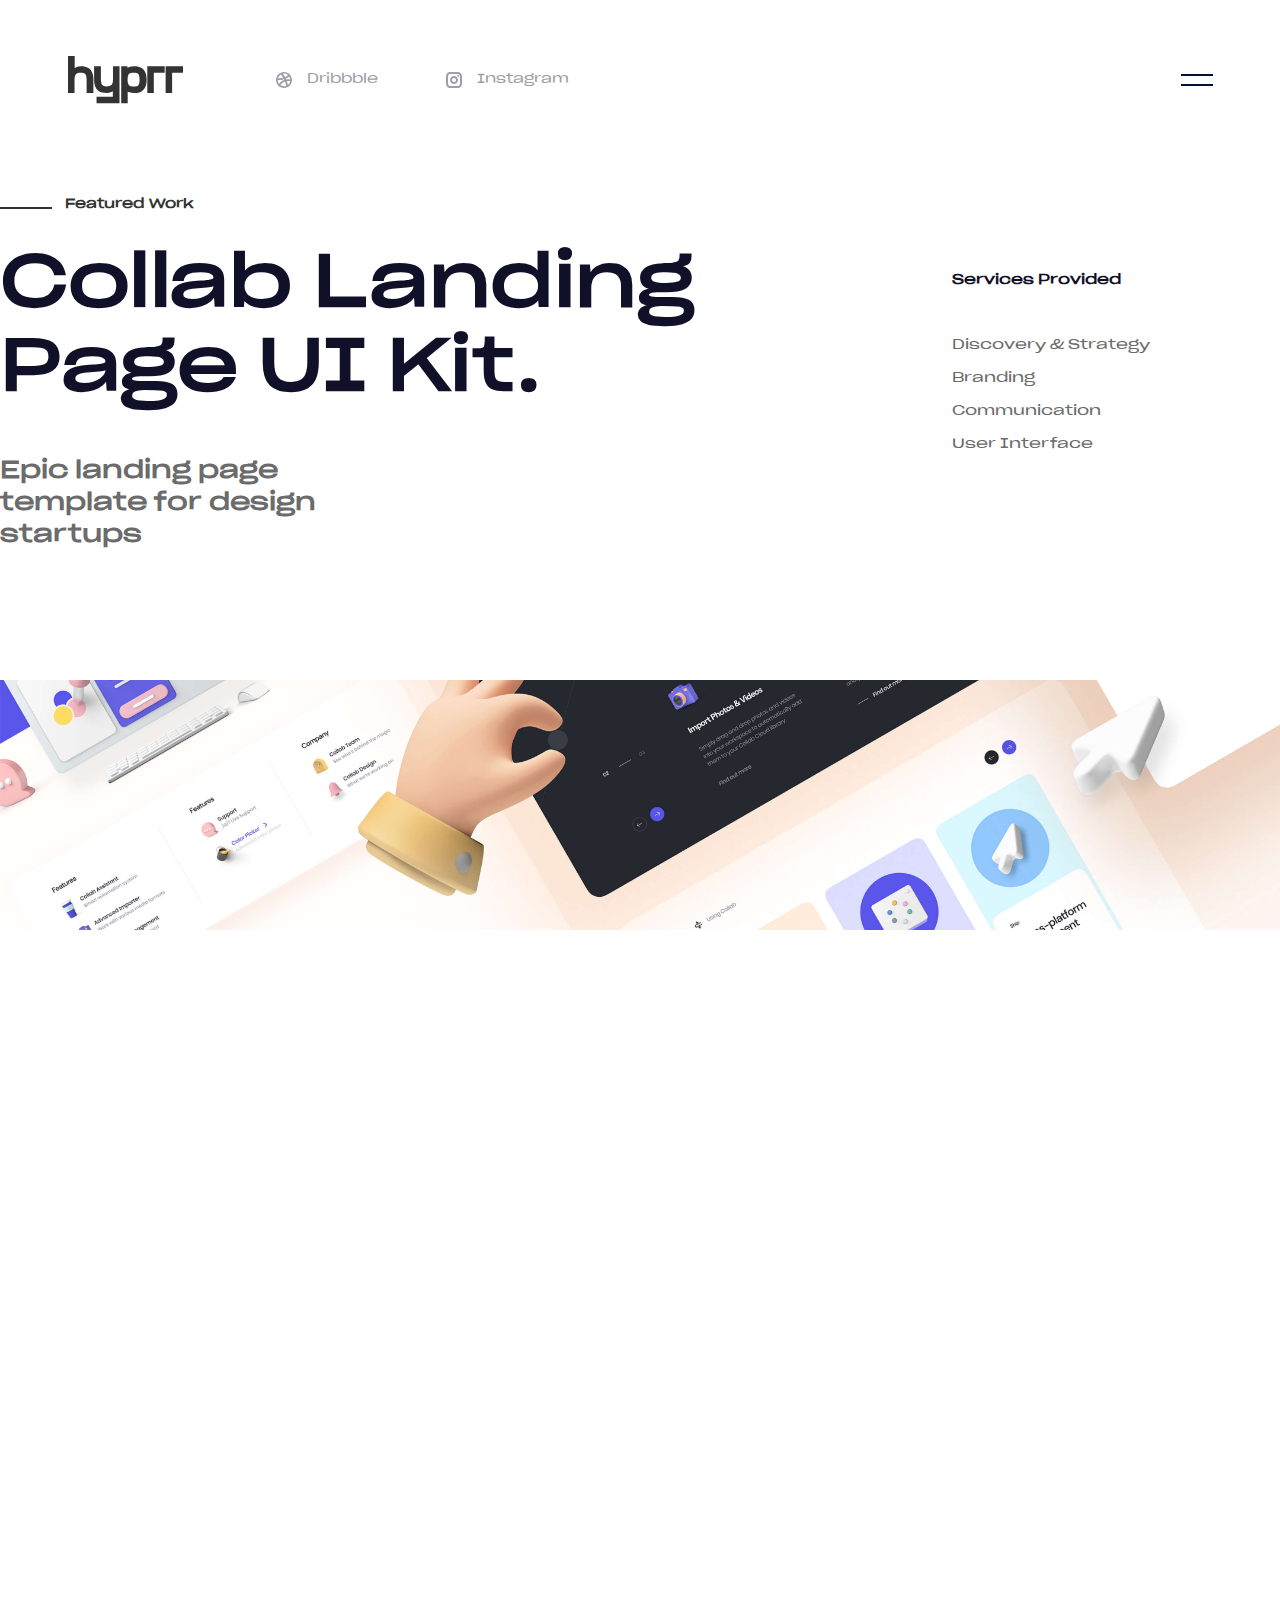
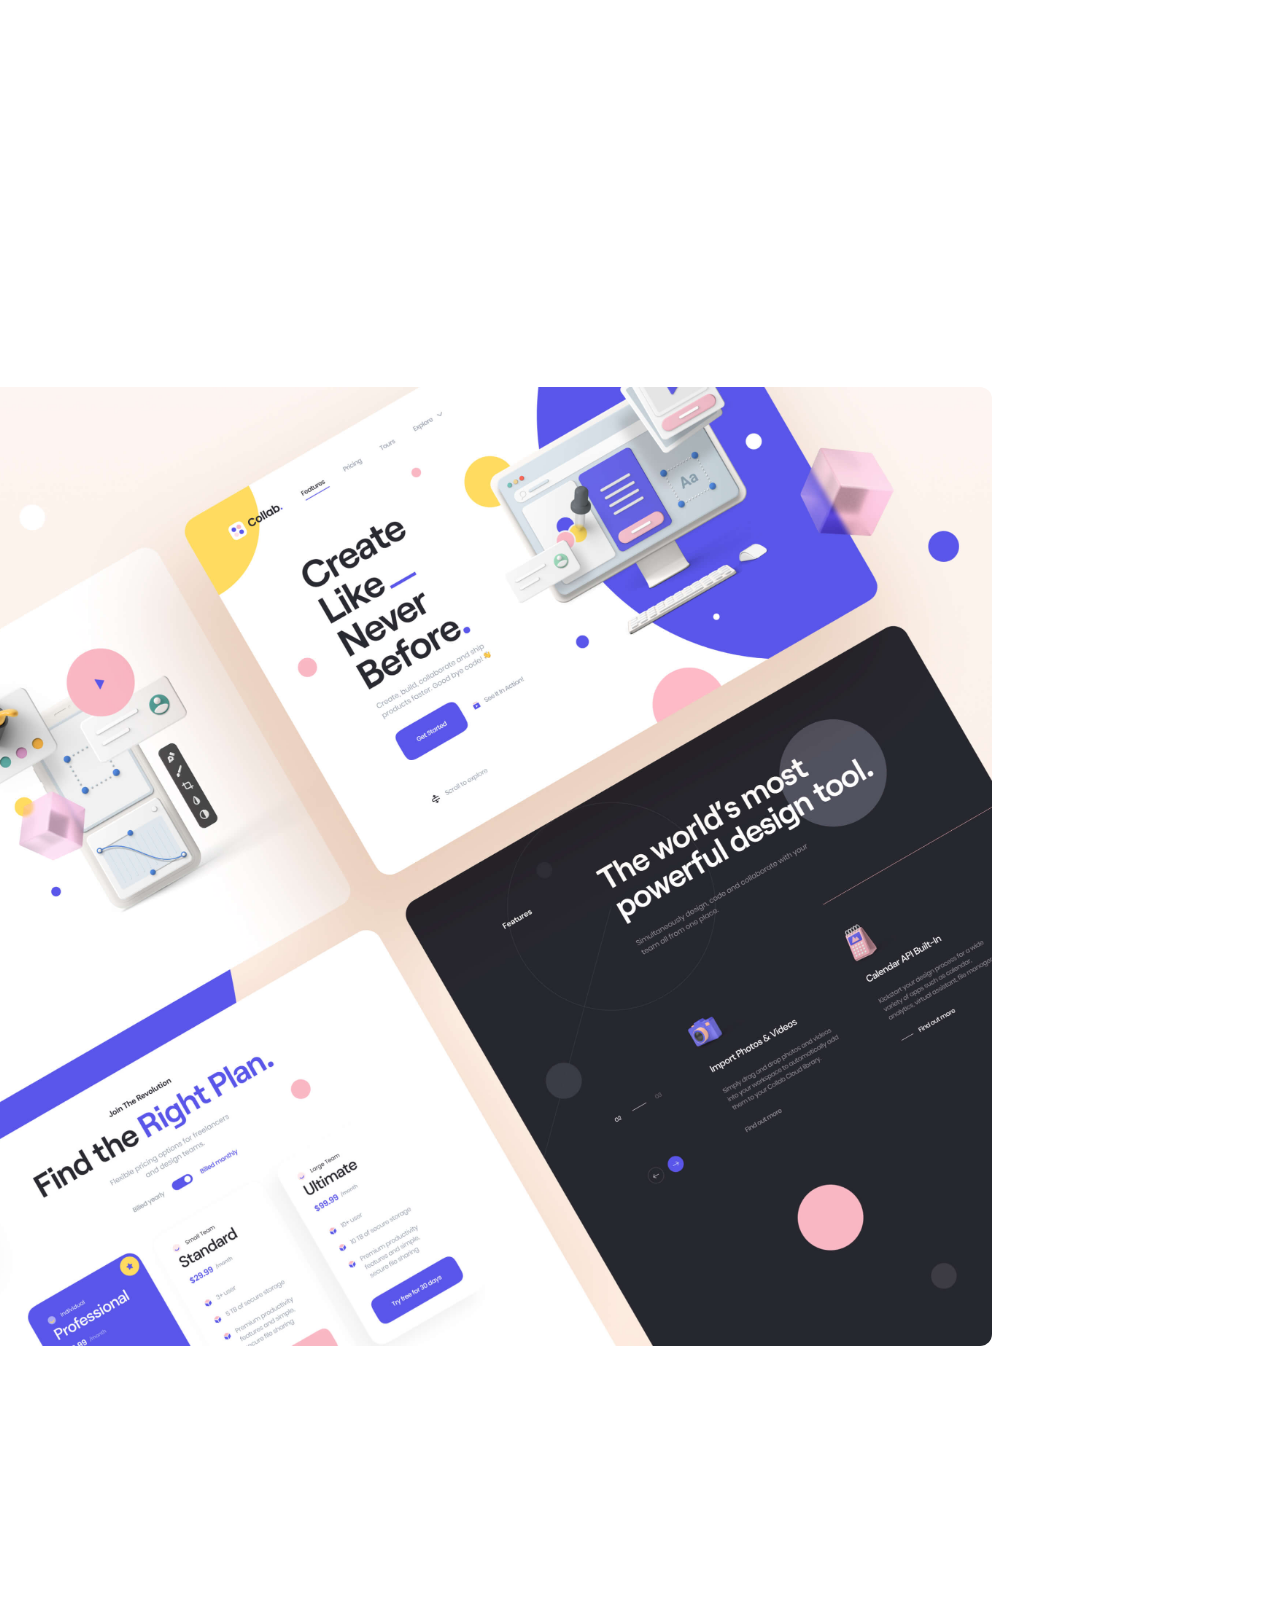
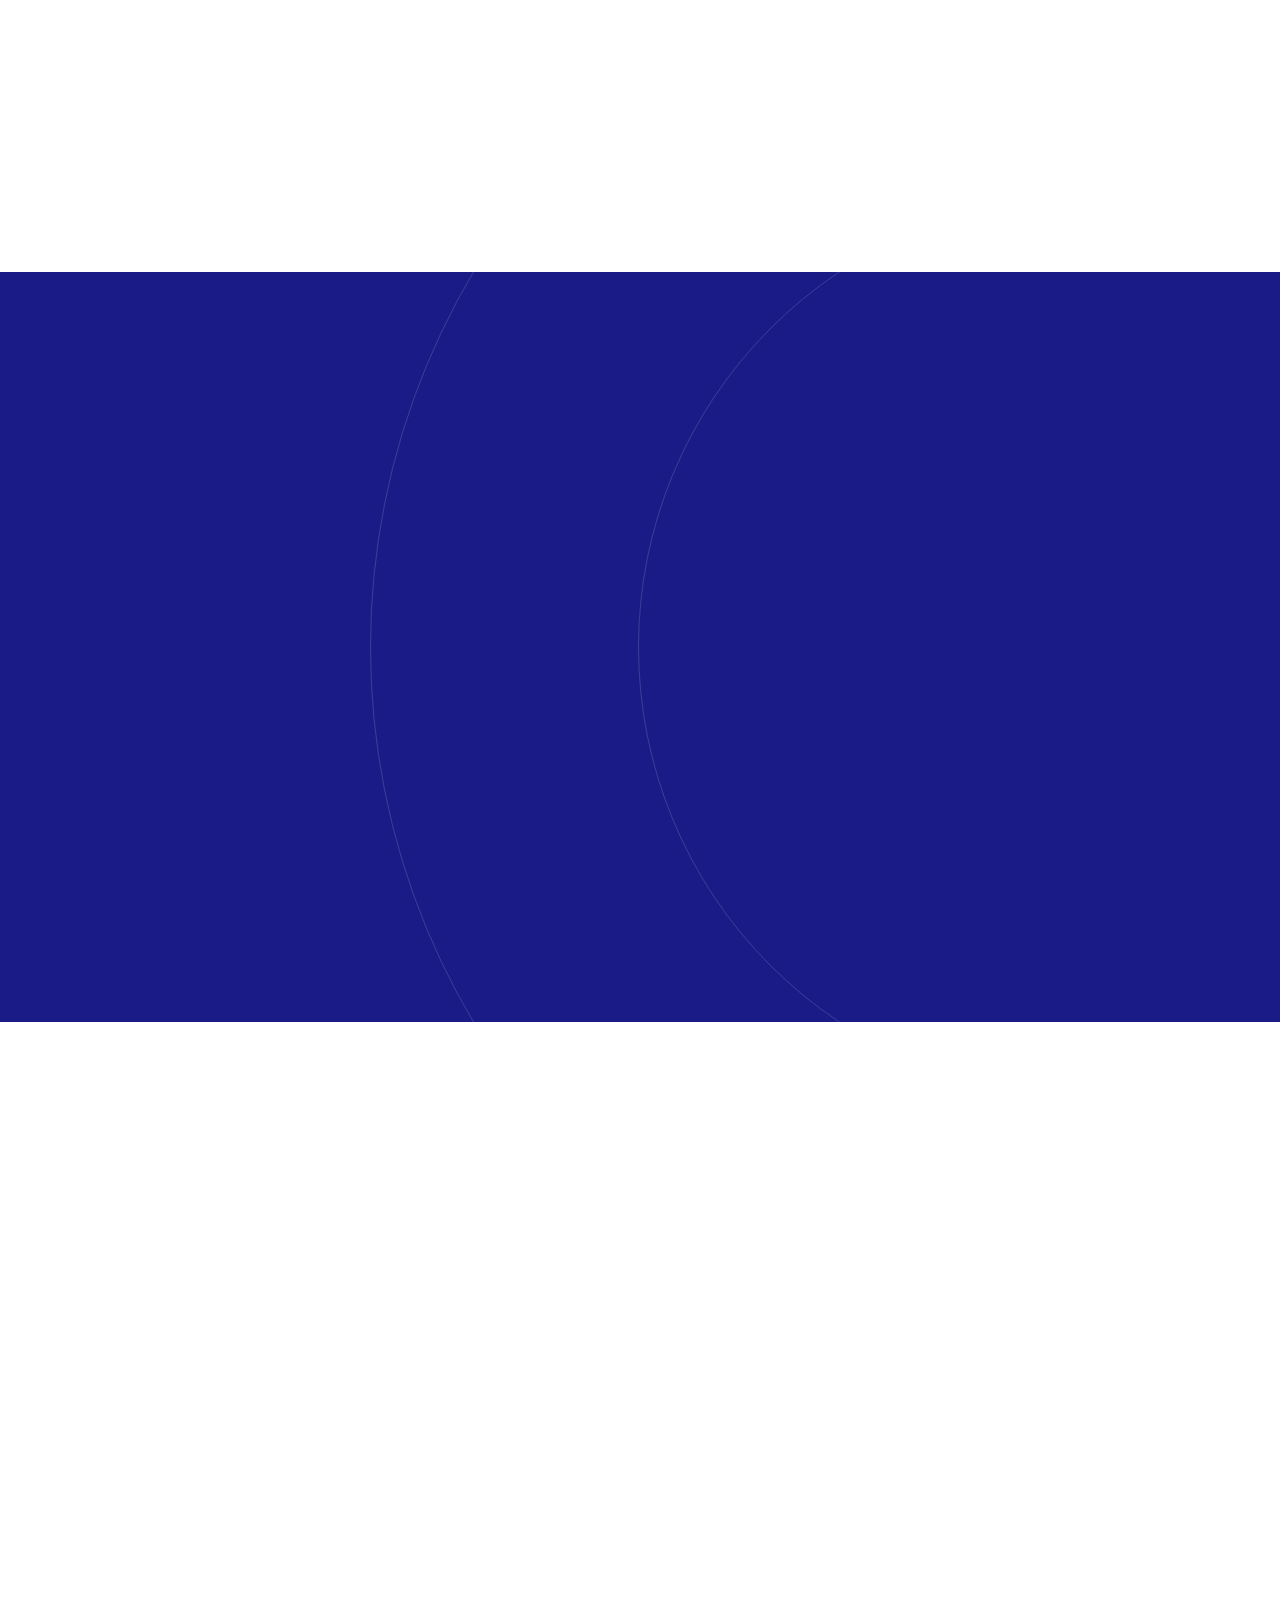
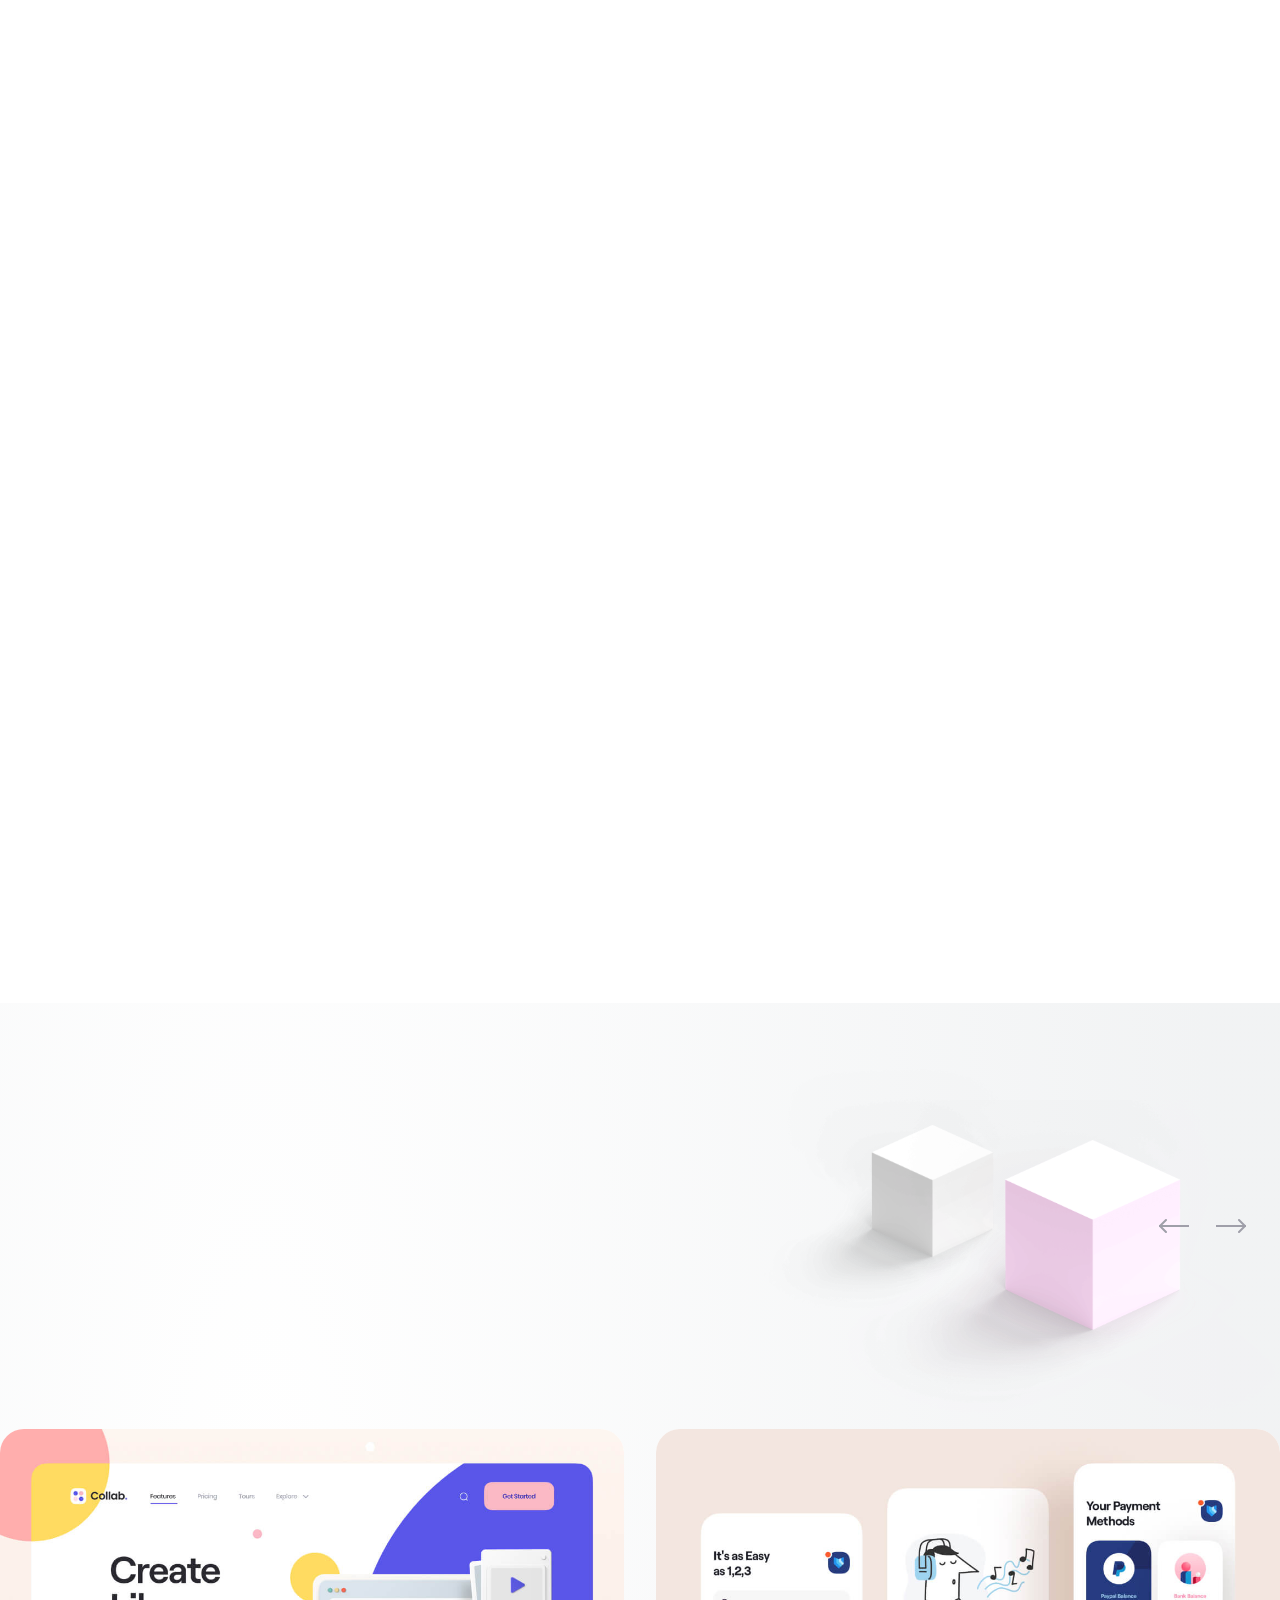
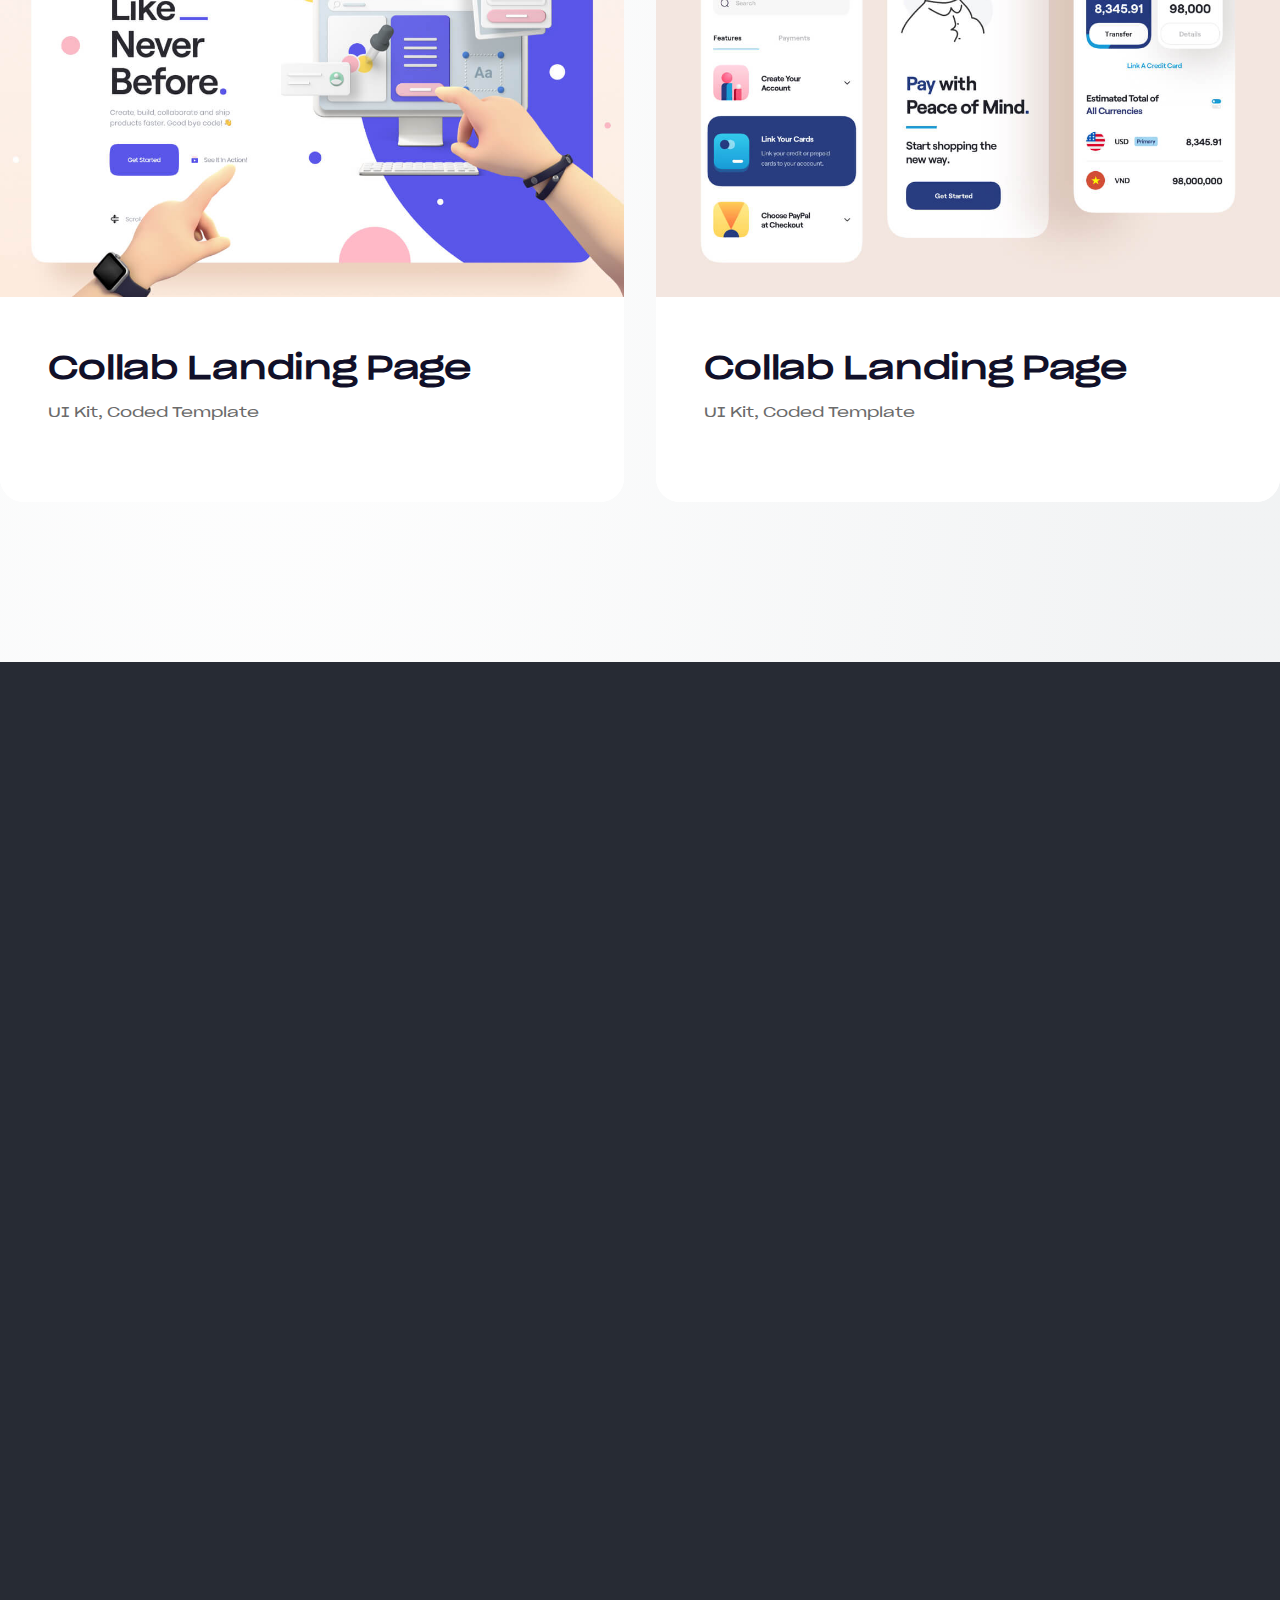
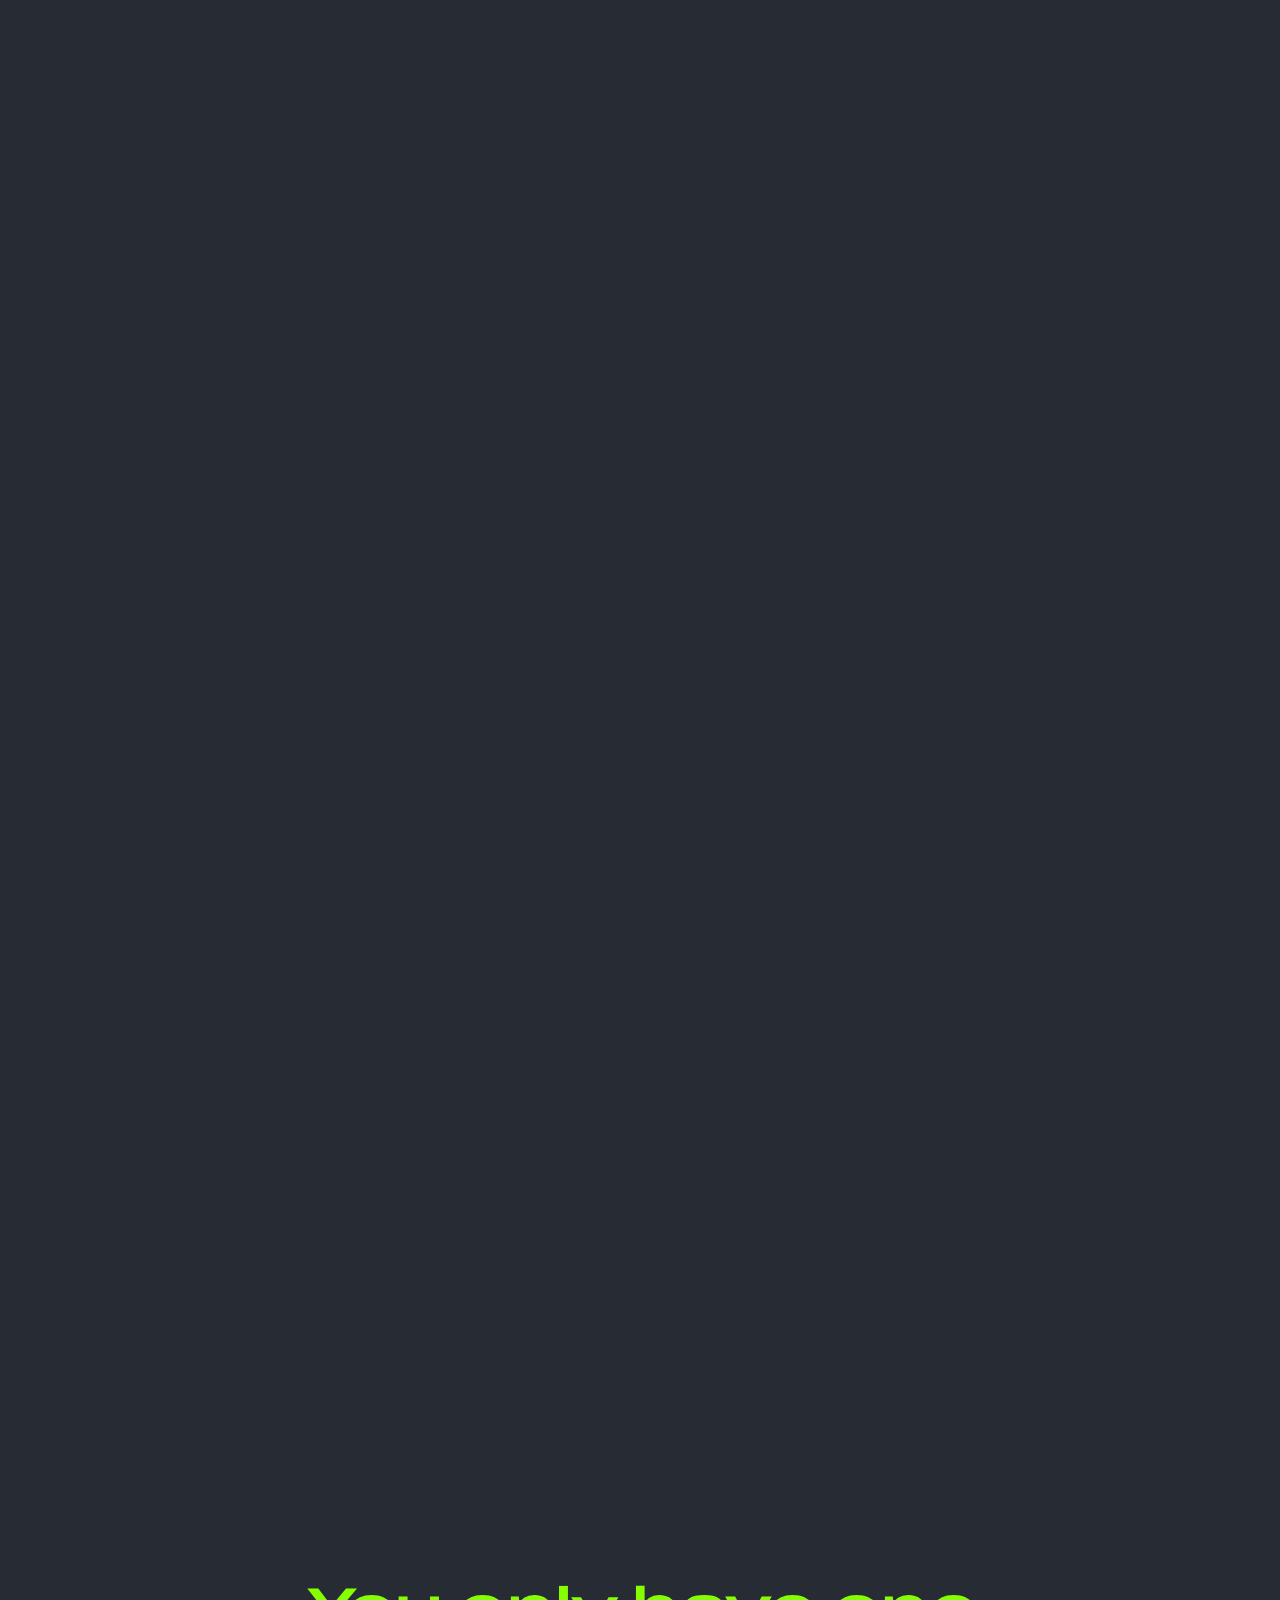
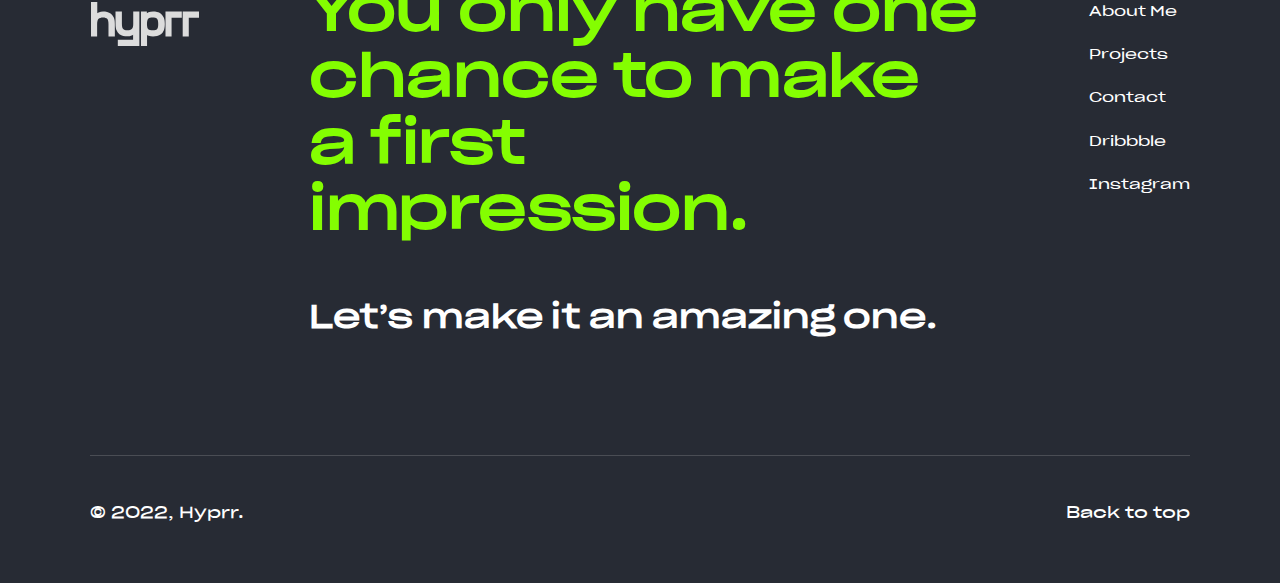
==== commit 35b31c39: "Add files via upload" ====
--- a/case.html
+++ b/case.html
@@ -323,7 +323,7 @@
                       </div>
                       <div class="contacts__field field">
                         <div class="contacts__name">Where do you know us from?</div>
-                        <div class="field__wrap"><input class="field__input" type="email" name="conoce" placeholder="Telegram Group" /></div>
+                        <div class="field__wrap"><input class="field__input" type="text" name="conoce" placeholder="Telegram Group" /></div>
                       </div>
                     </div>
                     <div class="flex_contact">
@@ -333,7 +333,7 @@
                       </div>
                       <div class="contacts__field field">
                         <div class="contacts__name">Telephone</div>
-                        <div class="field__wrap"><input class="field__input" type="email" name="phone" placeholder="e.g. +54 911 1234 5678" /></div>
+                        <div class="field__wrap"><input class="field__input" type="phone" name="phone" placeholder="e.g. +54 911 1234 5678" /></div>
                       </div>
                     </div>
                     <div class="contacts__field field field_textarea">
--- a/css/app.css
+++ b/css/app.css
@@ -626,7 +626,7 @@
 
 .page { position: relative; overflow: hidden; min-height: 100vh; }
 
-.center { max-width: 1334px; margin: 0 auto; padding: 0 82px; }
+.center { max-width: 1440px; }
 
 .btn { min-width: 240px; height: 72px; border-radius: 20px; font-family: 'Poppins', sans-serif; font-size: 18px; font-weight: 500; -webkit-transition: all .25s; -o-transition: all .25s; transition: all .25s; }
 
@@ -644,7 +644,9 @@
 
 .btn_purple { background: #4C40F7; color: #fff; }
 
-.btn_green { background: #84FE01; color: #333333; }
+.btn_green { background: #84FE01; font-size: 26px; color: #333333; }
+
+.btn_green .icon-arrow-right { fill: #333333; }
 
 .btn_dark { background: #00113B; color: #fff; }
 
@@ -732,7 +734,7 @@
 
 .header__burger.active:after { -webkit-transform: translateY(-5px) rotate(-45deg); -ms-transform: translateY(-5px) rotate(-45deg); transform: translateY(-5px) rotate(-45deg); }
 
-.header__wrapper { position: fixed; top: 0; left: 0; right: 0; bottom: 0; display: -webkit-box; display: -ms-flexbox; display: flex; -webkit-box-align: center; -ms-flex-align: center; align-items: center; z-index: 10; background: #fff; visibility: hidden; opacity: 0; -webkit-transition: all .25s; -o-transition: all .25s; transition: all .25s; }
+.header__wrapper { position: fixed; -webkit-box-pack: end; -ms-flex-pack: end; justify-content: flex-end; top: 0; left: 0; right: 0; bottom: 0; display: -webkit-box; display: -ms-flexbox; display: flex; -webkit-box-align: center; -ms-flex-align: center; align-items: center; z-index: 10; background: #fff; visibility: hidden; opacity: 0; -webkit-transition: all .25s; -o-transition: all .25s; transition: all .25s; }
 
 .header__wrapper.visible { visibility: visible; opacity: 1; }
 
@@ -744,7 +746,7 @@
 
 .header__wrapper .header__center { -webkit-box-align: stretch; -ms-flex-align: stretch; align-items: stretch; width: 100%; max-width: 1204px; padding-left: 418px; }
 
-.header__contacts { display: -webkit-box; display: -ms-flexbox; display: flex; -webkit-box-orient: vertical; -webkit-box-direction: normal; -ms-flex-direction: column; flex-direction: column; -webkit-box-align: start; -ms-flex-align: start; align-items: flex-start; -ms-flex-negative: 0; flex-shrink: 0; width: 340px; margin-right: auto; }
+.header__contacts { display: none; -webkit-box-orient: vertical; -webkit-box-direction: normal; -ms-flex-direction: column; flex-direction: column; -webkit-box-align: start; -ms-flex-align: start; align-items: flex-start; -ms-flex-negative: 0; flex-shrink: 0; width: 340px; margin-right: auto; }
 
 .header__contacts__stage { color: #CBCCCE; font-size: 18px; }
 
@@ -782,19 +784,21 @@
 
 .header__wrapper.visible .header__item:nth-child(4) span { -webkit-transition-delay: .8s; -o-transition-delay: .8s; transition-delay: .8s; }
 
-.main { position: relative; padding: 270px 0 105px; background-color: #D4D2D4; z-index: 0; }
-
-.main__parr { max-width: 388px; margin-bottom: 27px; }
-
-.main__video { position: absolute; top: 0; margin-right: -100px; z-index: -5; width: 110vw; }
+.main { position: relative; padding: 134px 0 110px 0; background-color: #D4D2D4; z-index: 0; }
+
+.main__center { padding-left: 135px; padding-top: 134px; padding-left: 45px; padding-top: 60px; }
+
+.main__parr { max-width: 388px; margin-bottom: 135px; }
+
+.main__video { position: absolute; height: 100%; top: 0; margin-right: -100px; z-index: -5; }
 
 .main__bg .main__pic { max-width: 1920px; }
 
-.main__wrap { max-width: 825px; margin-left: -231px; }
+.main__wrap { max-width: 825px; margin-left: 135px; margin-bottom: 91px; }
 
 .main__wrap .scroll { margin-bottom: 73px; }
 
-.main__title { -webkit-perspective: 400px; perspective: 400px; color: #333333; -webkit-transform-style: preserve-3d; transform-style: preserve-3d; margin-bottom: 50px; font-family: 'Sharp', sans-serif; }
+.main__title { -webkit-perspective: 400px; perspective: 400px; color: #333333; -webkit-transform-style: preserve-3d; transform-style: preserve-3d; margin-bottom: 50px; font-size: 58px; font-family: 'Sharp', sans-serif; }
 
 .main__title span { display: block; }
 
@@ -958,17 +962,17 @@
 
 body:not(.touch-device) .owl-item:hover .details__preview { -webkit-transform: scale(1.15); -ms-transform: scale(1.15); transform: scale(1.15); }
 
-.wedo { position: relative; padding: 62px 0 61px; background: #272B34; z-index: 5; }
-
-.wedo__circles { position: absolute; top: 0; left: 0; width: 100%; height: 100%; width: 72%; background: url("../img/fondo_s2.jpg") no-repeat 0 30%/cover; overflow: hidden; pointer-events: none; }
+.wedo { position: relative; padding: 134px 126px; background: #272B34; z-index: 5; }
+
+.wedo__circles { position: absolute; left: 0; bottom: 0; width: 65%; height: 90%; background: url("../img/fondo_s2.jpg") no-repeat 0 30%/cover; overflow: hidden; pointer-events: none; }
 
 .wedo__circles:before, .wedo__circles:after { content: ""; position: absolute; top: 50%; -webkit-transform: translateY(-50%); -ms-transform: translateY(-50%); transform: translateY(-50%); border-radius: 50%; border: 1px solid rgba(255, 255, 255, 0.15); }
 
-.wedo__wrap { position: relative; z-index: 3; display: -webkit-box; display: -ms-flexbox; display: flex; color: #fff; margin-left: -231px; }
+.wedo__wrap { position: relative; z-index: 3; display: -webkit-box; display: -ms-flexbox; display: flex; color: #fff; margin-left: 126px; }
 
 .wedo__container { width: 50%; }
 
-.wedo__container:nth-child(2) { margin-top: 30px; }
+.wedo__container:nth-child(2) { margin-top: 40px; }
 
 .wedo__stage--subtitle { color: #84FE01; font-weight: 600; font-size: 50px; }
 
@@ -1006,11 +1010,15 @@
 
 .hypeup:before { content: ""; position: absolute; top: 0; left: 0; width: 100%; height: 100%; background: url("../img/greenbk.png") no-repeat 50% 50%/cover; opacity: 1; background-attachment: fixed; }
 
+.hypeup__center { margin: 0 auto; }
+
 .hypeup__subtitle { color: #333333; border-right: 1px solid #333333; padding-right: 30px; min-width: 132px; }
 
-.hypeup__container { display: -webkit-box; display: -ms-flexbox; display: flex; width: 100%; -ms-flex-line-pack: center; align-content: center; -webkit-box-align: start; -ms-flex-align: start; align-items: flex-start; -ms-flex-wrap: wrap; flex-wrap: wrap; -webkit-box-pack: justify; -ms-flex-pack: justify; justify-content: space-between; margin-bottom: 100px; }
-
-.hypeup__item { display: -webkit-box; display: -ms-flexbox; display: flex; width: 45%; height: 68px; margin-bottom: 60px; }
+.hypeup__container { display: -webkit-box; display: -ms-flexbox; display: flex; -webkit-box-orient: horizontal; -webkit-box-direction: normal; -ms-flex-direction: row; flex-direction: row; width: 100%; -ms-flex-wrap: wrap; flex-wrap: wrap; gap: 30px 100px; -webkit-box-pack: center; -ms-flex-pack: center; justify-content: center; }
+
+.hypeup__item { display: -webkit-box; display: -ms-flexbox; display: flex; width: 40%; margin-bottom: 60px; -ms-flex-pack: distribute; justify-content: space-around; }
+
+.hypeup__item--wrapper { width: 480px; height: 68px; display: -webkit-inline-box; display: -ms-inline-flexbox; display: inline-flex; }
 
 .hypeup__stext { text-align: left; color: #333333; font-size: 15px; padding-left: 30px; display: -webkit-box; display: -ms-flexbox; display: flex; -webkit-box-align: center; -ms-flex-align: center; align-items: center; }
 
@@ -1022,11 +1030,11 @@
 
 .hypeup__circles:after { width: 1670px; height: 1670px; right: calc(50% - 1186px); }
 
-.hypeup__wrap { position: relative; z-index: 3; padding: 124px 0 65px 0; color: #fff; }
-
-.hypeup__title { margin-bottom: 48px; color: #333333; text-align: center; }
-
-.hypeup__text { color: #333333; max-width: 470px; margin: 0 auto; margin-bottom: 100px; text-align: center; }
+.hypeup__wrap { position: relative; z-index: 3; padding: 170px 128px; color: #fff; }
+
+.hypeup__title { margin-bottom: 48px; color: #333333; text-align: center; font-size: 60px; }
+
+.hypeup__text { color: #333333; max-width: 470px; margin: 0 auto; margin-bottom: 95px; text-align: center; font-size: 18px; }
 
 .hypeup .scroll { color: #fff; }
 
@@ -1034,7 +1042,9 @@
 
 .hypeup__preview { position: absolute; top: 67px; left: calc(50% - 634px); width: 193px; font-size: 0; }
 
-.workwith { position: relative; padding: 246px 0 80px; background: #DCDCDC; z-index: 1; }
+.workwith { position: relative; background: #DCDCDC; padding: 134px; z-index: 1; }
+
+.workwith__center { margin: 0 auto; }
 
 .workwith__circles { position: absolute; top: 0; left: 0; width: 100%; height: 100%; overflow: hidden; pointer-events: none; }
 
@@ -1044,7 +1054,7 @@
 
 .workwith__circles:after { width: 1670px; height: 1670px; right: calc(50% - 1186px); }
 
-.workwith__wrap { position: relative; z-index: 3; max-width: 660px; color: #fff; margin-left: -231px; }
+.workwith__wrap { position: relative; z-index: 3; max-width: 660px; color: #fff; }
 
 .workwith__wrap .scroll { margin-bottom: 140px; }
 
@@ -1152,11 +1162,11 @@
 
 .cases__figure { position: absolute; font-size: 0; pointer-events: none; }
 
-.cases__figure:first-child { top: 69px; right: calc(50% - 650px); width: 520px; }
-
-.cases__figure:nth-child(2) { top: 250px; right: calc(50% - 650px); width: 422px; }
-
-.cases__figure:nth-child(3) { top: 82px; right: calc(50% - 718px); width: 520px; }
+.cases__figure:first-child { top: -73px; right: 130px; width: 34%; }
+
+.cases__figure:nth-child(2) { top: -73px; right: 0; width: 34%; }
+
+.cases__figure:nth-child(3) { top: -26px; right: 130px; width: 34%; }
 
 .cases__container { margin: 0 -16px; }
 
@@ -1226,9 +1236,9 @@
 
 .field__wrap { position: relative; }
 
-.field__input, .field__textarea, .field__select { width: 100%; background: rgba(244, 244, 244, 0.801191); border-radius: 12px; border: 2px solid rgba(244, 244, 244, 0.801191); font-family: 'Poppins', sans-serif; font-size: 18px; color: #111029; -webkit-transition: all .25s; -o-transition: all .25s; transition: all .25s; }
-
-.field__input:focus, .field__textarea:focus, .field__select:focus { border-color: #4C40F7; background: #fff; }
+.field__input, .field__textarea, .field__select { width: 100%; background: #353A46; border-radius: 12px; font-family: 'Poppins', sans-serif; font-size: 18px; color: #111029; -webkit-transition: all .25s; -o-transition: all .25s; transition: all .25s; }
+
+.field__input:focus, .field__textarea:focus, .field__select:focus { border: #ffffff 1px solid; background: #353a46; }
 
 .field__input::-webkit-input-placeholder, .field__textarea::-webkit-input-placeholder, .field__select::-webkit-input-placeholder { color: #6b6b6b; }
 
@@ -1240,7 +1250,7 @@
 
 .field__input, .field__select { height: 72px; padding: 0 72px 0 24px; }
 
-.field__textarea { height: 200px; resize: none; padding: 20px 72px 20px 24px; }
+.field__textarea { height: 200px; resize: none; padding: 20px 72px 20px 24px; border: none; }
 
 .field__select { -webkit-appearance: none; -moz-appearance: none; appearance: none; }
 
@@ -1254,17 +1264,21 @@
 
 .field_textarea { font-size: 0; }
 
-.contacts { position: relative; padding-bottom: 182px; z-index: 3; background: #272B34; }
+.contacts { position: relative; padding-bottom: 30px; z-index: 3; background: #272B34; }
+
+.contacts__center { margin: 0 auto; }
+
+.contacts__stage { font-size: 18px; }
 
 .contacts__brand { font-size: 16px; }
 
 .contacts__name { color: #6B6B6B; font-size: 18px; margin-left: 20px; }
 
-.contacts__container { position: relative; padding: 162px 100px 60px; background: #272B34; border-radius: 48px; }
+.contacts__container { position: relative; padding: 242px 215px 20px; background: #272B34; }
 
 .contacts__wrap { position: relative; z-index: 3; margin-bottom: 85px; }
 
-.contacts__title { margin-bottom: 40px; color: #84FE01; }
+.contacts__title { margin-bottom: 60px; font-size: 88px; color: #84FE01; }
 
 .contacts__info { color: #84FE01; font-size: 61px; }
 
@@ -1298,7 +1312,7 @@
 
 .contacts__category { display: none; }
 
-.contacts__social { display: -webkit-box; display: -ms-flexbox; display: flex; -webkit-box-align: center; -ms-flex-align: center; align-items: center; margin: 0 -100px; }
+.contacts__social { display: none; -webkit-box-align: center; -ms-flex-align: center; align-items: center; margin: 0 -100px; }
 
 .contacts__box { -webkit-box-flex: 0; -ms-flex: 0 0 25%; flex: 0 0 25%; width: 25%; }
 
@@ -1334,9 +1348,9 @@
 
 .figures__preview .figures__pic { width: 100%; }
 
-.footer { position: relative; z-index: 2; color: #fff; background: #272B34; }
-
-.footer__center { position: relative; z-index: 3; }
+.footer { position: relative; z-index: 2; color: #fff; background: #272B34; margin-top: -2px; }
+
+.footer__center { position: relative; z-index: 3; max-width: 1100px; margin: 0 auto; }
 
 .footer__body { display: -webkit-box; display: -ms-flexbox; display: flex; -webkit-box-align: start; -ms-flex-align: start; align-items: flex-start; margin-bottom: 113px; padding-top: 21px; padding-right: 74px; }
 
@@ -1504,7 +1518,7 @@
 
 #register_webinar input { display: inline-block; }
 
-#register_webinar label { display: block; border-radius: 11px; position: relative; margin: 0.67rem; padding: 0.67rem 3rem; background-color: #353A46; -webkit-transition: all 0.4s ease-in-out; -o-transition: all 0.4s ease-in-out; transition: all 0.4s ease-in-out; color: #6B6B6B; }
+#register_webinar label { display: block; border-radius: 11px; position: relative; margin: 29px; padding: 20px 52px; background-color: #353A46; -webkit-transition: all 0.4s ease-in-out; -o-transition: all 0.4s ease-in-out; transition: all 0.4s ease-in-out; color: #6B6B6B; cursor: pointer; }
 
 #register_webinar input#wnr1:checked ~ label[for='wnr1'] { background-color: #84FE01 !important; color: #272B34 !important; }
 
@@ -1528,27 +1542,27 @@
 
 #register_webinar input#wnl4:checked ~ label[for='wnl4'] { background-color: #84FE01 !important; color: #272B34 !important; }
 
-.span4 { display: -webkit-box; display: -ms-flexbox; display: flex; -ms-flex-wrap: wrap; flex-wrap: wrap; margin-bottom: 75px; }
+.span4 { display: -webkit-box; display: -ms-flexbox; display: flex; -ms-flex-wrap: wrap; flex-wrap: wrap; margin-bottom: 50px; -webkit-box-pack: center; -ms-flex-pack: center; justify-content: center; max-width: 984px; }
 
 .flex_contact { display: -webkit-box; display: -ms-flexbox; display: flex; }
 
-@media only screen and (max-width: 1599px) { .main__wrap { margin-left: 0; } .wedo__wrap { margin-left: 0; } .workwith__wrap { margin-left: 0; } }
-
-@media only screen and (max-width: 1439px) { .main__video { right: 0px; height: 100%; } .main__view { right: -50px; } .details { padding-top: 200px; } .details__title { font-size: 112px; } .product__bg { height: 900px; } }
-
-@media only screen and (max-width: 1365px) { .main__video { right: 0px; height: 100%; width: auto; } .main__view { right: -100px; } .main__figure:first-child { right: 520px; } .main__figure:nth-child(2) { right: 700px; } .main__figure:nth-child(3) { right: 530px; } .details__item { padding: 56px 32px 46px; } .details__preview { margin-bottom: 46px; } .details__figure:first-child { right: calc(50% - 374px); } .details__figure:nth-child(2) { top: 680px; right: calc(50% - 350px); } .details__figure:nth-child(3) { right: calc(50% - 1070px); width: 1000px; } .details__contact { right: 82px; } .wedo__text { margin-bottom: 140px; } .hypeup__text { margin-bottom: 140px; } .workwith__text { margin-bottom: 140px; } .work__text { margin-bottom: 140px; } .cases .owl-nav { right: 50px; } .contacts .figures { right: calc(50% - 670px); } .footer__body { padding: 20px 0 0; } .footer__bottom { margin: 0; padding: 45px 0 58px; } }
-
-@media only screen and (max-width: 1279px) { body { font-size: 18px; line-height: 1.75; } .center { padding: 0 45px; } .btn { min-width: 200px; height: 64px; border-radius: 12px; font-size: 16px; } .btn .icon { font-size: 14px; } .h1 { font-size: 56px; line-height: 1.28571; letter-spacing: -.4px; } .h3 { font-size: 32px; line-height: 1.5; letter-spacing: -.15px; } .h4 { font-size: 24px; line-height: 1.33333; } .h5 { font-size: 20px; line-height: 1.4; } .stage { margin-bottom: 0; font-size: 18px; } .stage:before { top: 10px; } .header { padding: 32px 0; } .header > .header__center { padding: 0 48px; } .header__center .header__logo { margin-right: 68px; } .header__logo .header__pic { width: 122px; } .header__social_inner { left: 380px; bottom: 56px; } .header__burger { width: 48px; height: 48px; margin-right: -10px; } .header__burger:before, .header__burger:after { width: 24px; } .header__burger:before { margin-bottom: 2.5px; } .header__burger:after { margin-top: 2.5px; } .header__burger.active:before { -webkit-transform: translateY(3.5px) rotate(45deg); -ms-transform: translateY(3.5px) rotate(45deg); transform: translateY(3.5px) rotate(45deg); } .header__burger.active:after { -webkit-transform: translateY(-3.5px) rotate(-45deg); -ms-transform: translateY(-3.5px) rotate(-45deg); transform: translateY(-3.5px) rotate(-45deg); } .header__preview { width: 300px; padding: 46px 0 0 48px; } .header__wrapper .header__center { max-width: 100%; padding-left: 380px; } .header__contacts { width: 280px; } .header__line { font-size: 16px; line-height: 1.75; } .header__icon { margin-right: 25px; width: 17px; height: 28px; } .header__icon .icon-email { font-size: 14px; } .header__icon .icon-place { font-size: 17px; } .header__icon .icon-phone { font-size: 18px; } .header__item { font-size: 42px; line-height: 1.33333; } .header__item:not(:last-child) { margin-bottom: 8px; } .main { padding: 170px 0 60px; } .main__parr { font-size: 18px; max-width: 388px; } .main__video { right: 0; height: 73%; width: auto; top: 200px; margin-right: -98px; } .main__bg .main__pic { max-height: 852px; } .main__wrap { max-width: 800px; } .main__view { top: 218px; right: -8px; width: 660px; } .main__figure:first-child { top: 240px; right: 466px; width: 132px; } .main__figure:nth-child(2) { right: 541px; bottom: 16.3%; width: 180px; } .main__figure:nth-child(3) { right: 467px; bottom: 4.3%; width: 176px; } .scroll { font-size: 16px; } .scroll { font-size: 9px; } .scroll__icon { width: 56px; height: 56px; margin-right: 16px; } .scroll__pic { width: 23px; } .details { padding: 128px 0 96px; } .details__head { margin-bottom: 55px; } .details__title { margin-bottom: 32px; font-size: 96px; line-height: 1.16667; } .details__btn .btn { min-width: 221px; height: 64px; } .details__container { margin-top: 64px; } .details__item:before { top: 24px; left: 25px; right: 25px; bottom: -52px; border-radius: 17px; -webkit-filter: blur(26.985px); filter: blur(26.985px); } .details__preview { width: 170px; height: 170px; } .details__preview_cursor .details__img { top: 10px; right: -15px; width: 148px; } .details__preview_hand .details__img { width: 90px; } .details__preview_color .details__img { top: 15px; right: 0; width: 155px; } .details__category { margin-bottom: 16px; } .details__text { margin-bottom: 32px; } .details__item .btn { min-width: 171px; height: 51px; } .details__figure:first-child { top: 285px; right: calc(50% - 354px); width: 155px; opacity: .5; } .details__figure:nth-child(2) { top: 495px; right: calc(50% - 298px); width: 242px; } .details__figure:nth-child(3) { top: 75px; right: calc(50% - 860px); width: 800px; } .details__contact { bottom: 103px; font-size: 16px; } .owl-nav { margin-top: 52px; } .wedo { padding: 104px 0; } .wedo__circles { height: 64%; bottom: 0; left: -78px; height: 76%; top: initial; width: 100%; } .wedo__wrap { max-width: 100%; } .wedo__stage { color: #84FE01; }
-  .wedo__stage:before { background: #84FE01; } .wedo__title { margin-bottom: 5px; font-size: 65px; } .wedo__text { max-width: 270px; margin: 0; } .wedo__figures { right: calc(50% - 514px); width: 910px; } .wedo__preview { top: 48px; left: 42px; width: 143px; } .hypeup { padding: 10px 0 0; } .hypeup__container { -ms-flex-pack: distribute; justify-content: space-around; } .hypeup__circles:before { right: calc(50% - 610px); width: 730px; height: 730px; } .hypeup__circles:after { right: calc(50% - 950px); width: 1290px; height: 1290px; } .hypeup__wrap { max-width: 100%; padding: 50px 0 65px 0; } .hypeup__stage { color: #fff; }
-  .hypeup__stage:before { background: #fff; } .hypeup__title { margin-bottom: 32px; } .hypeup__text { margin-bottom: 100px; } .hypeup .scroll { display: none; } .hypeup__preview { top: 48px; left: 42px; width: 143px; } .workwith { padding: 143px 0; } .workwith__circles:before { right: calc(50% - 610px); width: 730px; height: 730px; } .workwith__circles:after { right: calc(50% - 950px); width: 1290px; height: 1290px; } .workwith__wrap { color: #3D3B3B; margin-bottom: 64px; }
-  .workwith__wrap:before { background: #3D3B3B; } .workwith__title { margin-bottom: 32px; font-size: 48px; } .workwith__text { max-width: 90%; margin: 0; font-size: 16px; } .workwith__preview { top: 48px; left: 42px; width: 143px; } .work { padding: 143px 0; } .work__circles:before { right: calc(50% - 610px); width: 730px; height: 730px; } .work__circles:after { right: calc(50% - 950px); width: 1290px; height: 1290px; } .work__wrap { max-width: 400px; } .work__stage { color: #fff; }
-  .work__stage:before { background: #fff; } .work__title { margin-bottom: 32px; } .work__text { max-width: 270px; margin: 0; } .work .scroll { display: none; } .work__figures { right: calc(50% - 514px); width: 910px; } .work__preview { top: 48px; left: 42px; width: 143px; } .cases { padding-top: 96px; } .cases__title { margin-bottom: 32px; } .cases__nav { margin-bottom: 48px; } .cases__link { font-size: 14px; } .cases__link:not(:last-child) { margin-right: 48px; } .cases__list { margin: -24px -12px 0; } .cases__item { border-radius: 17px; } .cases__item:before { top: 30px; left: 24px; right: 24px; bottom: -51px; border-radius: 17px; -webkit-filter: blur(77px); filter: blur(77px); } .cases__list .cases__item { -webkit-box-flex: 0; -ms-flex: 0 0 calc(50% - 24px); flex: 0 0 calc(50% - 24px); width: calc(50% - 24px); margin: 24px 12px 0; } .cases__preview .cases__pic { border-radius: 17px 17px 0 0; } .cases__body { padding: 40px; border-radius: 0 0 17px 17px; } .cases__info { margin-bottom: 4px; } .cases__figure:first-child { top: 80px; right: calc(50% - 530px); width: 400px; } .cases__figure:nth-child(2) { top: 100px; right: calc(50% - 530px); width: 422px; } .cases__figure:nth-child(3) { top: 90px; right: calc(50% - 560px); width: 450px; } .cases__container { margin: 0 -12px; } .cases .owl-item { padding: 0 12px; } .cases .owl-nav { top: -210px; } .cases_main .cases__figure:nth-child(2) { top: 260px; } .cases_other { margin-bottom: 88px; } .review { margin-bottom: 90px; padding-top: 96px; } .review__center { max-width: 730px; } .review__title { margin-bottom: 48px; } .review__item { padding: 48px; } .review__item:after { left: 23px; right: 23px; bottom: -48px; height: 96px; border-radius: 17px; -webkit-filter: blur(108.731px); filter: blur(108.731px); } .review__text { margin-bottom: 40px; font-size: 18px; line-height: 1.77778; } .review__ava { width: 46px; height: 46px; margin-right: 12px; } .review__man { font-size: 18px; line-height: 1.44444; } .review__preview { top: -46px; width: 550px; margin-left: -308px; } .review .owl-item.active .review__item:after { visibility: visible; opacity: 1; } .review .owl-nav { margin-top: 68px; } .field__input, .field__textarea, .field__select { font-size: 16px; } .field__input, .field__select { height: 56px; padding-right: 56px; } .field__textarea { height: 110px; padding: 12px 56px 14px 24px; } .field__icon { width: 56px; height: 56px; } .field__icon .icon { font-size: 14px; } .contacts { padding-bottom: 112px; } .contacts__container { padding: 78px 73px 40px; border-radius: 34px; } .contacts__title { margin-bottom: 32px; } .contacts__info { max-width: 270px; } .contacts__row { margin-bottom: 46px; } .contacts__line { font-size: 16px; line-height: 1.75; } .contacts__line:not(:last-child) { margin-bottom: 20px; } .contacts__icon { margin-right: 24px; width: 17px; height: 28px; } .contacts__icon .icon-email { font-size: 14px; } .contacts__icon .icon-place { font-size: 17px; } .contacts__icon .icon-phone { font-size: 18px; } .contacts__form { width: 100%; } .contacts__field:not(:last-child) { margin-bottom: 16px; } .contacts__social { margin: 0 -73px; } .contacts__social .contacts__link { height: 100px; } .contacts__social .contacts__link .icon { font-size: 14px; } .contacts .figures { top: 80px; right: calc(50% - 530px); } .figures { width: 800px; } .footer__body { margin-bottom: 88px; } .footer__logo .footer__pic { width: 50px; } .footer__wrap { max-width: 490px; margin-top: -10px; } .footer__title { margin-bottom: 44px; font-size: 42px; line-height: 1.33333; } .footer__info { font-size: 20px; line-height: 1.4; } .footer__link { font-size: 14px; } .footer__link:not(:last-child) { margin-bottom: 20px; } .footer__bottom { padding: 32px 0 42px; font-size: 14px; } .footer__preview:first-child { top: -105px; left: calc(50% - 355px); width: 250px; } .footer__preview:nth-child(2) { top: 174px; right: calc(50% - 163px); width: 83px; } .content p:not(:last-child) { margin-bottom: 24px; } .product__head { padding: 160px 0 88px; } .product__head .product__center { max-width: 846px; } .product__box { padding-top: 56px; } .product__title { margin-bottom: 32px; } .product__category { margin-bottom: 24px; } .product__list li:not(:last-child) { margin-bottom: 4px; } .product__body { padding: 88px 0; } .product__row { max-width: 713px; margin-bottom: 88px; } .product__overview { position: relative; width: 220px; padding-bottom: 16px; }
+@media only screen and (max-width: 1599px) { .main__wrap { margin-left: 0; } .wedo__wrap { margin-left: 0; } }
+
+@media only screen and (max-width: 1439px) { .main__view { right: -50px; } .details { padding-top: 200px; } .details__title { font-size: 112px; } .product__bg { height: 900px; } }
+
+@media only screen and (max-width: 1365px) { .main__view { right: -100px; } .main__figure:first-child { right: 520px; } .main__figure:nth-child(2) { right: 700px; } .main__figure:nth-child(3) { right: 530px; } .details__item { padding: 56px 32px 46px; } .details__preview { margin-bottom: 46px; } .details__figure:first-child { right: calc(50% - 374px); } .details__figure:nth-child(2) { top: 680px; right: calc(50% - 350px); } .details__figure:nth-child(3) { right: calc(50% - 1070px); width: 1000px; } .details__contact { right: 82px; } .wedo__text { margin-bottom: 140px; } .work__text { margin-bottom: 140px; } .cases .owl-nav { right: 50px; } .contacts .figures { right: calc(50% - 670px); } .footer__body { padding: 20px 0 0; } .footer__bottom { margin: 0; padding: 45px 0 58px; } }
+
+@media only screen and (max-width: 1279px) { body { font-size: 18px; line-height: 1.75; } .btn { min-width: 200px; height: 64px; border-radius: 12px; font-size: 16px; } .btn .icon { font-size: 14px; } .h1 { font-size: 56px; line-height: 1.28571; letter-spacing: -.4px; } .h3 { font-size: 32px; line-height: 1.5; letter-spacing: -.15px; } .h4 { font-size: 24px; line-height: 1.33333; } .h5 { font-size: 20px; line-height: 1.4; } .stage { margin-bottom: 64px; font-size: 18px; } .stage:before { top: 10px; } .header { padding: 32px 0; } .header > .header__center { padding: 0 48px; } .header__center .header__logo { margin-right: 68px; } .header__logo .header__pic { width: 122px; } .header__social_inner { left: 380px; bottom: 56px; } .header__burger { width: 48px; height: 48px; margin-right: -10px; } .header__burger:before, .header__burger:after { width: 24px; } .header__burger:before { margin-bottom: 2.5px; } .header__burger:after { margin-top: 2.5px; } .header__burger.active:before { -webkit-transform: translateY(3.5px) rotate(45deg); -ms-transform: translateY(3.5px) rotate(45deg); transform: translateY(3.5px) rotate(45deg); } .header__burger.active:after { -webkit-transform: translateY(-3.5px) rotate(-45deg); -ms-transform: translateY(-3.5px) rotate(-45deg); transform: translateY(-3.5px) rotate(-45deg); } .header__preview { width: 300px; padding: 46px 0 0 48px; } .header__wrapper .header__center { max-width: 100%; padding-left: 380px; } .header__contacts { width: 280px; } .header__line { font-size: 16px; line-height: 1.75; } .header__icon { margin-right: 25px; width: 17px; height: 28px; } .header__icon .icon-email { font-size: 14px; } .header__icon .icon-place { font-size: 17px; } .header__icon .icon-phone { font-size: 18px; } .header__item { font-size: 42px; line-height: 1.33333; } .header__item:not(:last-child) { margin-bottom: 8px; } .main { padding: 170px 0 60px; } .main__parr { font-size: 16px; max-width: 426px; letter-spacing: 0px; margin-bottom: 47px; } .main__video { right: 0; height: 75%; width: auto; top: 270px; margin-right: -98px; } .main__bg .main__pic { max-height: 852px; } .main__wrap { max-width: 800px; } .main__title { margin-bottom: 62px; } .main__view { top: 218px; right: -8px; width: 660px; } .main__figure:first-child { top: 240px; right: 466px; width: 132px; } .main__figure:nth-child(2) { right: 541px; bottom: 16.3%; width: 180px; } .main__figure:nth-child(3) { right: 467px; bottom: 4.3%; width: 176px; } .scroll { font-size: 16px; } .scroll { font-size: 9px; } .scroll__icon { width: 56px; height: 56px; margin-right: 16px; } .scroll__pic { width: 23px; } .details { padding: 128px 0 96px; } .details__head { margin-bottom: 55px; } .details__title { margin-bottom: 32px; font-size: 96px; line-height: 1.16667; } .details__btn .btn { min-width: 221px; height: 64px; } .details__container { margin-top: 64px; } .details__item:before { top: 24px; left: 25px; right: 25px; bottom: -52px; border-radius: 17px; -webkit-filter: blur(26.985px); filter: blur(26.985px); } .details__preview { width: 170px; height: 170px; } .details__preview_cursor .details__img { top: 10px; right: -15px; width: 148px; } .details__preview_hand .details__img { width: 90px; } .details__preview_color .details__img { top: 15px; right: 0; width: 155px; } .details__category { margin-bottom: 16px; } .details__text { margin-bottom: 32px; } .details__item .btn { min-width: 171px; height: 51px; } .details__figure:first-child { top: 285px; right: calc(50% - 354px); width: 155px; opacity: .5; } .details__figure:nth-child(2) { top: 495px; right: calc(50% - 298px); width: 242px; } .details__figure:nth-child(3) { top: 75px; right: calc(50% - 860px); width: 800px; } .details__contact { bottom: 103px; font-size: 16px; } .owl-nav { margin-top: 52px; } .wedo { padding: 105px 45px; } .wedo__circles { height: 64%; bottom: 0; left: -78px; height: 76%; top: initial; width: 100%; } .wedo__wrap { max-width: 100%; } .wedo__stage { color: #84FE01; margin-bottom: 0; }
+  .wedo__stage:before { background: #84FE01; } .wedo__title { margin-bottom: 4px; font-size: 64px; } .wedo__text { max-width: 270px; margin: 0; } .wedo__figures { right: calc(50% - 514px); width: 910px; } .wedo__preview { top: 48px; left: 42px; width: 143px; } .hypeup { padding: 10px 0 0; } .hypeup__container { gap: 94px; margin-bottom: 80px; } .hypeup__item { margin-bottom: 0; } .hypeup__circles:before { right: calc(50% - 610px); width: 730px; height: 730px; } .hypeup__circles:after { right: calc(50% - 950px); width: 1290px; height: 1290px; } .hypeup__wrap { max-width: 100%; padding: 50px 0 65px 0; } .hypeup__stage { color: #fff; }
+  .hypeup__stage:before { background: #fff; } .hypeup__title { margin-bottom: 24px; font-size: 60px; } .hypeup__text { margin-bottom: 100px; font-size: 17px; } .hypeup .scroll { display: none; } .hypeup__preview { top: 48px; left: 42px; width: 143px; } .workwith { padding: 200px 0 15px 0; } .workwith__circles:before { right: calc(50% - 610px); width: 730px; height: 730px; } .workwith__circles:after { right: calc(50% - 950px); width: 1290px; height: 1290px; } .workwith__wrap { margin-left: 45px; } .workwith__wrap { color: #3D3B3B; margin-bottom: 64px; }
+  .workwith__wrap:before { background: #3D3B3B; } .workwith__title { margin-bottom: 32px; font-size: 48px; } .workwith__text { max-width: 90%; margin-bottom: 60px; font-size: 16px; } .workwith__preview { top: 48px; left: 42px; width: 143px; } .work { padding: 143px 0; } .work__circles:before { right: calc(50% - 610px); width: 730px; height: 730px; } .work__circles:after { right: calc(50% - 950px); width: 1290px; height: 1290px; } .work__wrap { max-width: 400px; } .work__stage { color: #fff; }
+  .work__stage:before { background: #fff; } .work__title { margin-bottom: 32px; } .work__text { max-width: 270px; margin: 0; } .work .scroll { display: none; } .work__figures { right: calc(50% - 514px); width: 910px; } .work__preview { top: 48px; left: 42px; width: 143px; } .cases { padding-top: 96px; } .cases__title { margin-bottom: 32px; } .cases__nav { margin-bottom: 48px; } .cases__link { font-size: 14px; } .cases__link:not(:last-child) { margin-right: 48px; } .cases__list { margin: -24px -12px 0; } .cases__item { border-radius: 17px; } .cases__item:before { top: 30px; left: 24px; right: 24px; bottom: -51px; border-radius: 17px; -webkit-filter: blur(77px); filter: blur(77px); } .cases__list .cases__item { -webkit-box-flex: 0; -ms-flex: 0 0 calc(50% - 24px); flex: 0 0 calc(50% - 24px); width: calc(50% - 24px); margin: 24px 12px 0; } .cases__preview .cases__pic { border-radius: 17px 17px 0 0; } .cases__body { padding: 40px; border-radius: 0 0 17px 17px; } .cases__info { margin-bottom: 4px; } .cases__figure:first-child { top: 80px; right: calc(50% - 530px); width: 400px; } .cases__figure:nth-child(2) { top: 100px; right: calc(50% - 530px); width: 422px; } .cases__figure:nth-child(3) { top: 90px; right: calc(50% - 560px); width: 450px; } .cases__container { margin: 0 -12px; } .cases .owl-item { padding: 0 12px; } .cases .owl-nav { top: -210px; } .cases_main .cases__figure:nth-child(2) { top: 260px; } .cases_other { margin-bottom: 88px; } .review { margin-bottom: 90px; padding-top: 96px; } .review__center { max-width: 730px; } .review__title { margin-bottom: 48px; } .review__item { padding: 48px; } .review__item:after { left: 23px; right: 23px; bottom: -48px; height: 96px; border-radius: 17px; -webkit-filter: blur(108.731px); filter: blur(108.731px); } .review__text { margin-bottom: 40px; font-size: 18px; line-height: 1.77778; } .review__ava { width: 46px; height: 46px; margin-right: 12px; } .review__man { font-size: 18px; line-height: 1.44444; } .review__preview { top: -46px; width: 550px; margin-left: -308px; } .review .owl-item.active .review__item:after { visibility: visible; opacity: 1; } .review .owl-nav { margin-top: 68px; } .field__input, .field__textarea, .field__select { font-size: 16px; } .field__input, .field__select { height: 56px; padding-right: 56px; } .field__textarea { height: 110px; padding: 12px 56px 14px 24px; } .field__icon { width: 56px; height: 56px; } .field__icon .icon { font-size: 14px; } .contacts { padding-bottom: 112px; } .contacts__container { padding: 242px 73px 40px; border-radius: 34px; } .contacts__wrap { margin-bottom: 55px; } .contacts__title { margin-bottom: 81px; font-size: 88px; } .contacts__info { max-width: 890px; font-size: 60px; } .contacts__row { margin-bottom: 46px; } .contacts__line { font-size: 16px; line-height: 1.75; } .contacts__line:not(:last-child) { margin-bottom: 20px; } .contacts__icon { margin-right: 24px; width: 17px; height: 28px; } .contacts__icon .icon-email { font-size: 14px; } .contacts__icon .icon-place { font-size: 17px; } .contacts__icon .icon-phone { font-size: 18px; } .contacts__form { width: 100%; } .contacts__field:not(:last-child) { margin-bottom: 16px; } .contacts__social { margin: 0 -73px; } .contacts__social .contacts__link { height: 100px; } .contacts__social .contacts__link .icon { font-size: 14px; } .contacts .figures { top: 80px; right: calc(50% - 530px); } .figures { width: 800px; } .footer__body { margin-bottom: 88px; } .footer__logo .footer__pic { width: 50px; } .footer__wrap { max-width: 490px; margin-top: -10px; } .footer__title { margin-bottom: 44px; font-size: 42px; line-height: 1.33333; } .footer__info { font-size: 20px; line-height: 1.4; } .footer__link { font-size: 14px; } .footer__link:not(:last-child) { margin-bottom: 20px; } .footer__bottom { padding: 32px 0 42px; font-size: 14px; } .footer__preview:first-child { top: -105px; left: calc(50% - 355px); width: 250px; } .footer__preview:nth-child(2) { top: 174px; right: calc(50% - 163px); width: 83px; } .content p:not(:last-child) { margin-bottom: 24px; } .product__head { padding: 160px 0 88px; } .product__head .product__center { max-width: 846px; } .product__box { padding-top: 56px; } .product__title { margin-bottom: 32px; } .product__category { margin-bottom: 24px; } .product__list li:not(:last-child) { margin-bottom: 4px; } .product__body { padding: 88px 0; } .product__row { max-width: 713px; margin-bottom: 88px; } .product__overview { position: relative; width: 220px; padding-bottom: 16px; }
   .product__overview:before { content: ""; position: absolute; left: 0; bottom: 0; width: 108px; height: 2px; background: #4C40F7; } .product__body .product__preview { margin-bottom: 88px; } .product__review { max-width: 713px; } .product__author { width: 220px; } .product__ava { width: 46px; height: 46px; } .product__review .product__text { font-size: 32px; line-height: 1.5; letter-spacing: -.15px; } .discover { padding: 144px 0 147px; } .discover__title { margin-bottom: 40px; } .discover__item:not(:last-child) { margin-right: 50px; } .discover__category { margin-bottom: 24px; } .discover__list li:not(:last-child) { margin-bottom: 4px; } .discover .figures { right: calc(50% - 663px); bottom: -30px; width: 800px; } .desc { padding: 88px 0; } .desc__head { max-width: 713px; margin-bottom: 88px; } .desc__title { position: relative; width: 220px; padding-bottom: 16px; }
-  .desc__title:before { content: ""; position: absolute; left: 0; bottom: 0; width: 101px; height: 2px; background: #4C40F7; } .desc__list { margin: -24px -12px 0; } .desc__preview { -webkit-box-flex: 0; -ms-flex: 0 0 calc(50% - 24px); flex: 0 0 calc(50% - 24px); width: calc(50% - 24px); margin: 24px 12px 0; } }
-
-@media only screen and (max-width: 1023px) { .center { padding: 0 48px; } .header__center .header__logo { margin-right: 40px; } .header__social .header__link:not(:last-child) { margin-right: 40px; } .header__img { height: 80%; max-height: 80%; } .header__wrapper .header__center { -webkit-box-orient: vertical; -webkit-box-direction: reverse; -ms-flex-direction: column-reverse; flex-direction: column-reverse; } .header__contacts { margin: 120px 0 0; } .main__video { right: 0px; } .main__title { font-size: 58px; line-height: 67px; } .main__view { top: 327px; right: -56px; width: 500px; } .main__figure:first-child { top: 140px; right: 320px; } .main__figure:nth-child(2) { right: 400px; } .main__figure:nth-child(3) { right: 300px; bottom: 3%; } .details__title { font-size: 80px; } .details__figure:first-child { right: calc(50% - 300px); } .details__figure:nth-child(2) { right: calc(50% - 200px); } .details__figure:nth-child(3) { right: calc(50% - 820px); } .wedo__wrap { max-width: 100%; } .wedo__figures { right: calc(50% - 480px); } .hypeup__text { margin: 0 auto; margin-bottom: 50px; } .work__figures { right: calc(50% - 480px); } .cases__body { padding: 32px; } .cases__figure:first-child { top: 146px; left: calc(50% - 0px); width: 280px; } .cases__figure:nth-child(2) { top: 280px; left: calc(50% - 0px); width: 280px; } .cases__figure:nth-child(3) { top: 300px; left: calc(50% - 0px); width: 280px; } .contacts__row { display: block; } .contacts__details { width: 100%; margin-bottom: 38px; } .contacts__form { width: 100%; } .contacts .figures { top: 130px; right: calc(50% - 450px); } .figures { width: 700px; } .footer__wrap { max-width: 430px; } .footer__title { font-size: 36px; } .product__info { font-size: 16px; line-height: 1.75; } .discover { padding: 100px 0; } .discover__row { display: block; } .discover__item:not(:last-child) { margin: 0 0 48px; } .discover .figures { right: calc(50% - 478px); bottom: 36px; } .desc__zoom { display: none; } }
-
-@media only screen and (max-width: 767px) { .center { padding: 0 32px; } .h1 { font-size: 42px; line-height: 1.33333; letter-spacing: -.1px; } .h3 { font-size: 20px; line-height: 1.4; } .stage { font-size: 16px; } .header { padding: 36px 0; } .header > .header__center { padding: 0 32px; } .header__center .header__logo { position: relative; z-index: 15; margin-right: auto; } .header__logo .header__pic { width: 133px; } .header__social_main { display: none; } .header__social_inner { position: relative; left: auto; bottom: auto; margin-top: 20px; } .header__burger { width: 32px; height: 32px; margin-right: -5px; padding: 0; } .header__burger:before, .header__burger:after { background: #111029; } .header__burger.active { background: none; } .header__burger.active:before, .header__burger.active:after { background: #00113B; } .header__wrapper { display: block; } .header__preview { display: none; } .header__wrapper .header__center { display: block; padding: 120px 32px 30px; } .header__contacts { display: none; } .header__item { font-size: 24px; line-height: 1.5; } .header__item:not(:last-child) { margin-bottom: 0; } .main { padding: 130px 0 0; margin-bottom: 486px; } .main__parr { font-size: 32px; max-width: 100%; letter-spacing: -2px; color: #333333; line-height: 45px; } .main__video { top: 650px; height: 78%; right: 0; width: auto; } .main__bg .main__pic { margin-bottom: 600px; } .main__wrap { max-width: 800px; } .main__title { margin-bottom: 40px; line-height: 67px; font-size: 56px; } .main__view { position: relative; top: auto; left: auto; right: auto; width: 480px; margin: 40px 0 0 12%; } .main__figure:first-child { top: 110px; right: 10%; } .main__figure:nth-child(2) { top: 260px; bottom: auto; right: -30px; } .main__figure:nth-child(3) { display: none; } .main .scroll { font-size: 0; margin-bottom: 40px; } .scroll__icon { -webkit-box-shadow: 0 10px 25px rgba(17, 16, 41, 0.1); box-shadow: 0 10px 25px rgba(17, 16, 41, 0.1); width: 45px; height: 45px; } .scroll__pic { width: 14px; } .details { padding: 14px 0 64px; } .details__head { padding-bottom: 56px; position: relative; }
+  .desc__title:before { content: ""; position: absolute; left: 0; bottom: 0; width: 101px; height: 2px; background: #4C40F7; } .desc__list { margin: -24px -12px 0; } .desc__preview { -webkit-box-flex: 0; -ms-flex: 0 0 calc(50% - 24px); flex: 0 0 calc(50% - 24px); width: calc(50% - 24px); margin: 24px 12px 0; } #register_webinar label { margin-bottom: 3px; } }
+
+@media only screen and (max-width: 1023px) { .header__center .header__logo { margin-right: 40px; } .header__social .header__link:not(:last-child) { margin-right: 40px; } .header__img { height: 80%; max-height: 80%; } .header__wrapper .header__center { -webkit-box-orient: vertical; -webkit-box-direction: reverse; -ms-flex-direction: column-reverse; flex-direction: column-reverse; } .header__contacts { margin: 120px 0 0; } .main__video { right: 0px; } .main__title { font-size: 58px; line-height: 67px; } .main__view { top: 327px; right: -56px; width: 500px; } .main__figure:first-child { top: 140px; right: 320px; } .main__figure:nth-child(2) { right: 400px; } .main__figure:nth-child(3) { right: 300px; bottom: 3%; } .details__title { font-size: 80px; } .details__figure:first-child { right: calc(50% - 300px); } .details__figure:nth-child(2) { right: calc(50% - 200px); } .details__figure:nth-child(3) { right: calc(50% - 820px); } .wedo__wrap { max-width: 100%; } .wedo__figures { right: calc(50% - 480px); } .hypeup__text { margin: 0 auto; margin-bottom: 50px; } .work__figures { right: calc(50% - 480px); } .cases__body { padding: 32px; } .cases__figure:first-child { top: 146px; left: calc(50% - 0px); width: 280px; } .cases__figure:nth-child(2) { top: 280px; left: calc(50% - 0px); width: 280px; } .cases__figure:nth-child(3) { top: 300px; left: calc(50% - 0px); width: 280px; } .contacts__row { display: block; } .contacts__details { width: 100%; margin-bottom: 38px; } .contacts__form { width: 100%; } .contacts .figures { top: 130px; right: calc(50% - 450px); } .figures { width: 700px; } .footer__wrap { max-width: 430px; } .footer__title { font-size: 36px; } .product__info { font-size: 16px; line-height: 1.75; } .discover { padding: 100px 0; } .discover__row { display: block; } .discover__item:not(:last-child) { margin: 0 0 48px; } .discover .figures { right: calc(50% - 478px); bottom: 36px; } .desc__zoom { display: none; } }
+
+@media only screen and (max-width: 767px) { .h1 { font-size: 42px; line-height: 1.33333; letter-spacing: -.1px; } .h3 { font-size: 20px; line-height: 1.4; } .stage { font-size: 16px; } .header { padding: 36px 0; } .header > .header__center { padding: 0 32px; } .header__center .header__logo { position: relative; z-index: 15; margin-right: auto; } .header__logo .header__pic { width: 133px; } .header__social_main { display: none; } .header__social_inner { position: relative; left: auto; bottom: auto; margin-top: 20px; } .header__burger { width: 32px; height: 32px; margin-right: -5px; padding: 0; } .header__burger:before, .header__burger:after { background: #111029; } .header__burger.active { background: none; } .header__burger.active:before, .header__burger.active:after { background: #00113B; } .header__wrapper { display: block; } .header__preview { display: none; } .header__wrapper .header__center { display: block; padding: 120px 32px 30px; } .header__contacts { display: none; } .header__item { font-size: 24px; line-height: 1.5; } .header__item:not(:last-child) { margin-bottom: 0; } .main { padding: 130px 0 0; margin-bottom: 486px; } .main__parr { font-size: 32px; max-width: 100%; letter-spacing: -2px; color: #333333; line-height: 45px; } .main__video { top: 650px; height: 78%; right: 0; width: auto; } .main__bg .main__pic { margin-bottom: 600px; } .main__wrap { max-width: 800px; } .main__title { margin-bottom: 40px; line-height: 67px; font-size: 56px; } .main__view { position: relative; top: auto; left: auto; right: auto; width: 480px; margin: 40px 0 0 12%; } .main__figure:first-child { top: 110px; right: 10%; } .main__figure:nth-child(2) { top: 260px; bottom: auto; right: -30px; } .main__figure:nth-child(3) { display: none; } .main .scroll { font-size: 0; margin-bottom: 40px; } .scroll__icon { -webkit-box-shadow: 0 10px 25px rgba(17, 16, 41, 0.1); box-shadow: 0 10px 25px rgba(17, 16, 41, 0.1); width: 45px; height: 45px; } .scroll__pic { width: 14px; } .details { padding: 14px 0 64px; } .details__head { padding-bottom: 56px; position: relative; }
   .details__head:before { content: ""; position: absolute; left: 0; bottom: 0; width: 136px; height: 1px; background: #ECECEC; } .details__title { margin-bottom: 48px; font-size: 72px; line-height: 1.16667; } .details__btn { text-align: center; } .details__item { padding: 48px 44px; border-radius: 28px; } .details__item:before { left: 15px; right: 15px; } .details__preview { width: 200px; height: 200px; margin-bottom: 24px; } .details__preview_cursor .details__img { width: 168px; } .details__preview_hand .details__img { width: 100px; } .details__preview_color .details__img { width: 175px; } .details__figure:first-child { display: none; } .details__figure:nth-child(2) { top: 336px; right: 0; width: 150px; } .details__figure:nth-child(3) { top: 58px; right: -160px; width: 430px; } .details__contact { display: none; } .owl-nav { height: 32px; margin-top: 36px; } .owl-prev, .owl-next { height: 32px; } .owl-prev span:before, .owl-next span:before { width: 34px; height: 34px; } .owl-prev { margin-right: 20px; } .owl-prev span:before { left: -14px; } .owl-next span:before { right: -14px; } .wedo { padding: 56px 0 69px; overflow: hidden; } .wedo__circles { height: 70%; bottom: 0; left: 1px; } .wedo__circles:before, .wedo__circles:after { left: 50%; -webkit-transform: translate(-50%, 0); -ms-transform: translate(-50%, 0); transform: translate(-50%, 0); border: 1px solid rgba(255, 255, 255, 0.1); } .wedo__container { width: 100%; } .wedo__stage--subtitle { font-size: 32px; } .wedo__title { margin-top: 10px; font-size: 48px; line-height: 48px; } .wedo__figures { top: auto; right: 50%; bottom: -108px; width: 850px; -webkit-transform: translateX(30%); -ms-transform: translateX(30%); transform: translateX(30%); } .wedo__figure:first-child { top: 0; } .wedo__preview { top: 210px; left: auto; right: 35px; } .hypeup { padding: 56px 0 0; overflow: hidden; } .hypeup__subtitle { font-size: 30px; min-width: 64px; padding-right: 0; } .hypeup__item { width: 50%; height: 94px; -webkit-box-align: center; -ms-flex-align: center; align-items: center; } .hypeup__stext { font-size: 13px; line-height: 20px; padding-left: 10px; padding-right: 20px; } .hypeup__circles:before, .hypeup__circles:after { left: 50%; -webkit-transform: translate(-50%, 0); -ms-transform: translate(-50%, 0); transform: translate(-50%, 0); border: 1px solid rgba(255, 255, 255, 0.1); } .hypeup__circles:before { top: 104px; width: 368px; height: 368px; } .hypeup__circles:after { top: -15px; right: auto; width: 600px; height: 600px; } .hypeup__wrap { padding: 50px 0 0px 0; } .hypeup__title { font-size: 32px; } .hypeup__text { width: 100%; font-size: 16px; margin-bottom: 30px; } .hypeup__preview { top: 210px; left: auto; right: 35px; } .workwith { padding: 56px 0 2px; } .workwith__circles:before, .workwith__circles:after { left: 50%; -webkit-transform: translate(-50%, 0); -ms-transform: translate(-50%, 0); transform: translate(-50%, 0); border: 1px solid rgba(255, 255, 255, 0.1); } .workwith__circles:before { top: 104px; width: 368px; height: 368px; } .workwith__circles:after { top: -15px; right: auto; width: 600px; height: 600px; } .workwith__wrap { max-width: 330px; margin-top: 60px; } .workwith__wrap .scroll { margin-top: 61px; } .workwith__title { font-size: 20px; line-height: 24px; } .workwith__text { font-size: 14px; line-height: 21px; } .workwith__preview { top: 210px; left: auto; right: 35px; } .work { padding: 56px 0 475px; overflow: hidden; } .work__circles:before, .work__circles:after { left: 50%; -webkit-transform: translate(-50%, 0); -ms-transform: translate(-50%, 0); transform: translate(-50%, 0); border: 1px solid rgba(255, 255, 255, 0.1); } .work__circles:before { top: 104px; width: 368px; height: 368px; } .work__circles:after { top: -15px; right: auto; width: 600px; height: 600px; } .work__figures { top: auto; right: 50%; bottom: -108px; width: 850px; -webkit-transform: translateX(30%); -ms-transform: translateX(30%); transform: translateX(30%); } .work__figure:first-child { top: 0; } .work__preview { top: 210px; left: auto; right: 35px; } .wrapper_gradient { background: none; } .cases { padding-top: 64px; } .cases__nav { display: none; } .cases__list { display: block; width: calc(100% + 64px); margin: 0 -32px; } .cases__item { background: none; border-radius: 0; } .cases__item:before { display: none; } .cases__list .cases__item { width: 100%; margin: 0; } .cases__preview .cases__pic { border-radius: 0; } .cases__box { display: none; } .cases__figure { position: absolute; } .cases__figure:first-child { top: 356px; } .cases__container { margin: 0 -32px; } .cases .owl-item { padding: 0; } .cases_other { display: none; margin-bottom: 56px; padding-top: 0; } .review { margin-bottom: 72px; padding-top: 72px; } .review__title { margin-bottom: 24px; } .review__item { padding: 40px 38px 60px; text-align: center; } .review__item:before { display: block; background: rgba(255, 255, 255, 0.5); } .review__item:after { top: 58px; left: 20px; right: 20px; bottom: -24px; height: auto; } .review__text { margin-bottom: 35px; } .review__author { display: block; } .review__ava { margin: 0 auto 12px; } .review__preview { top: 463px; left: -137px; z-index: 3; width: 300px; margin: 0; } .review__preview:nth-child(2) { display: block; top: 328px; left: auto; right: -22px; width: 120px; } .field__input, .field__textarea, .field__select { font-size: 14px; } .contacts { padding-bottom: 57px; padding-top: 50px; margin-bottom: 0; } .contacts__brand { font-size: 12px; } .contacts__name { font-size: 13px; } .contacts__container { padding: 0; border-radius: 0; background: none; } .contacts__wrap { margin-bottom: 40px; } .contacts__title { font-size: 32px; } .contacts__info { display: none; } .contacts__row { margin-bottom: 40px; } .contacts__line { font-weight: 600; } .contacts__btn .btn { min-width: 100%; } .contacts__category { display: none; } .contacts__social { -ms-flex-wrap: wrap; flex-wrap: wrap; margin: -16px -8px 0; } .contacts__box { -webkit-box-flex: 0; -ms-flex: 0 0 calc(50% - 16px); flex: 0 0 calc(50% - 16px); width: calc(50% - 16px); margin: 16px 8px 0; } .contacts__social .contacts__link { background: rgba(244, 244, 244, 0.8); border-radius: 17px; font-size: 14px; } .contacts__social .contacts__link .icon { margin-right: 10px; fill: #111029; } .contacts .figures { top: 90px; right: -90px; width: 320px; } .footer { position: relative; padding: 56px 0 60px; }
   .footer:before, .footer:after { content: ""; position: absolute; left: 50%; z-index: -1; -webkit-transform: translateX(-50%); -ms-transform: translateX(-50%); transform: translateX(-50%); border-radius: 50%; border: 1px solid rgba(255, 255, 255, 0.1); pointer-events: none; }
   .footer:before { top: 90px; width: 600px; height: 600px; }
